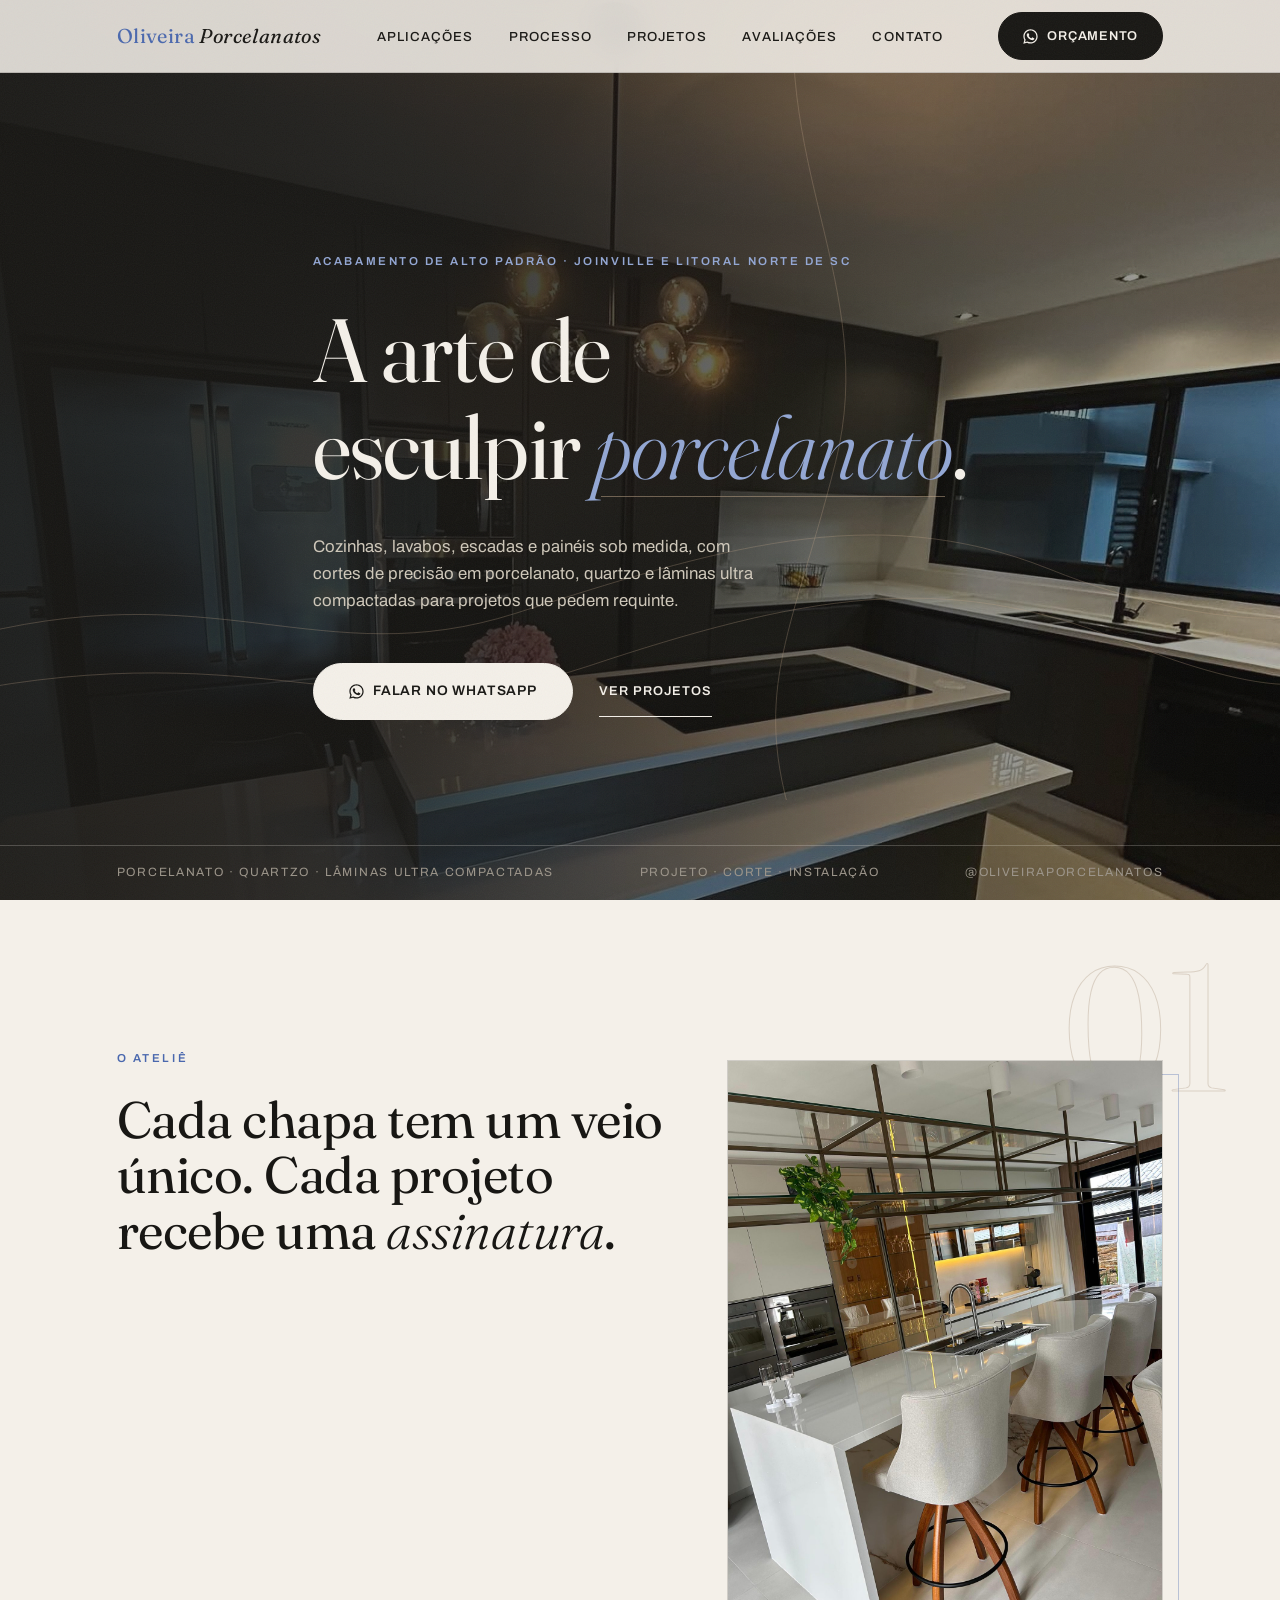
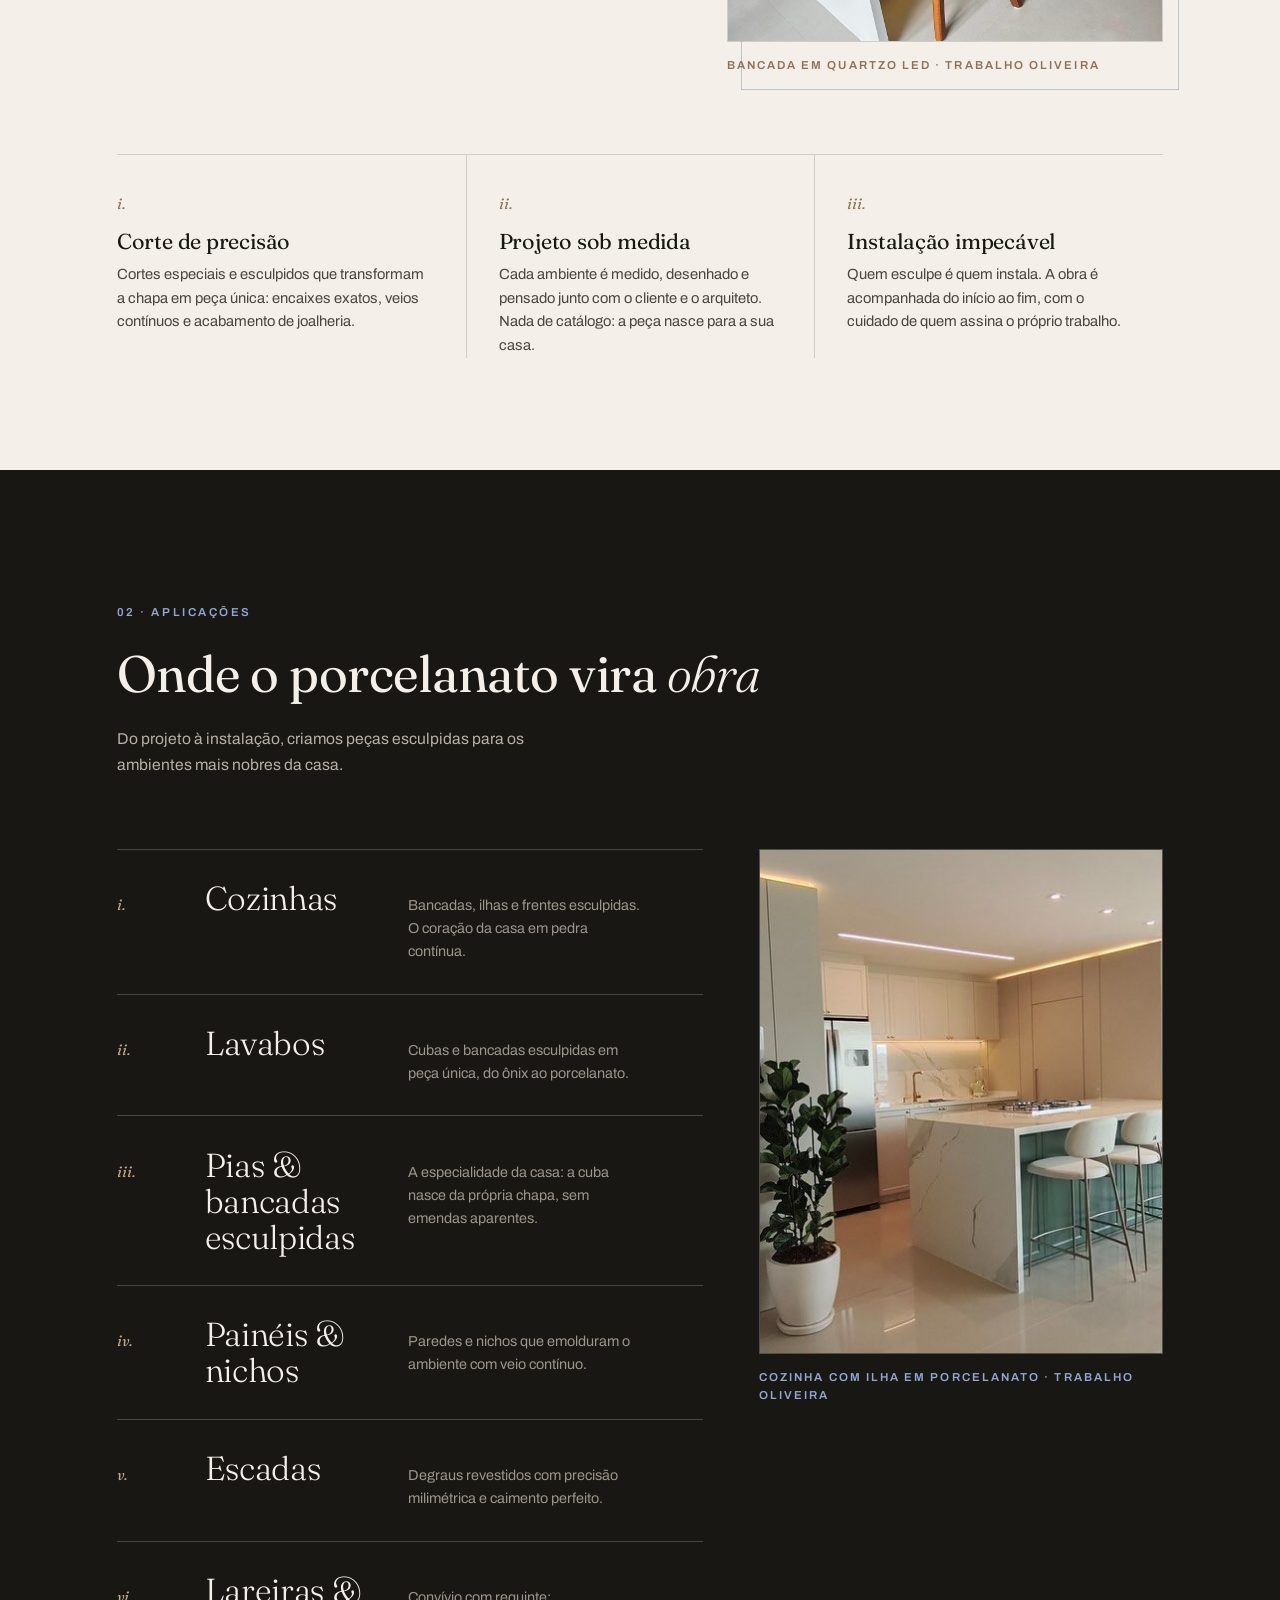
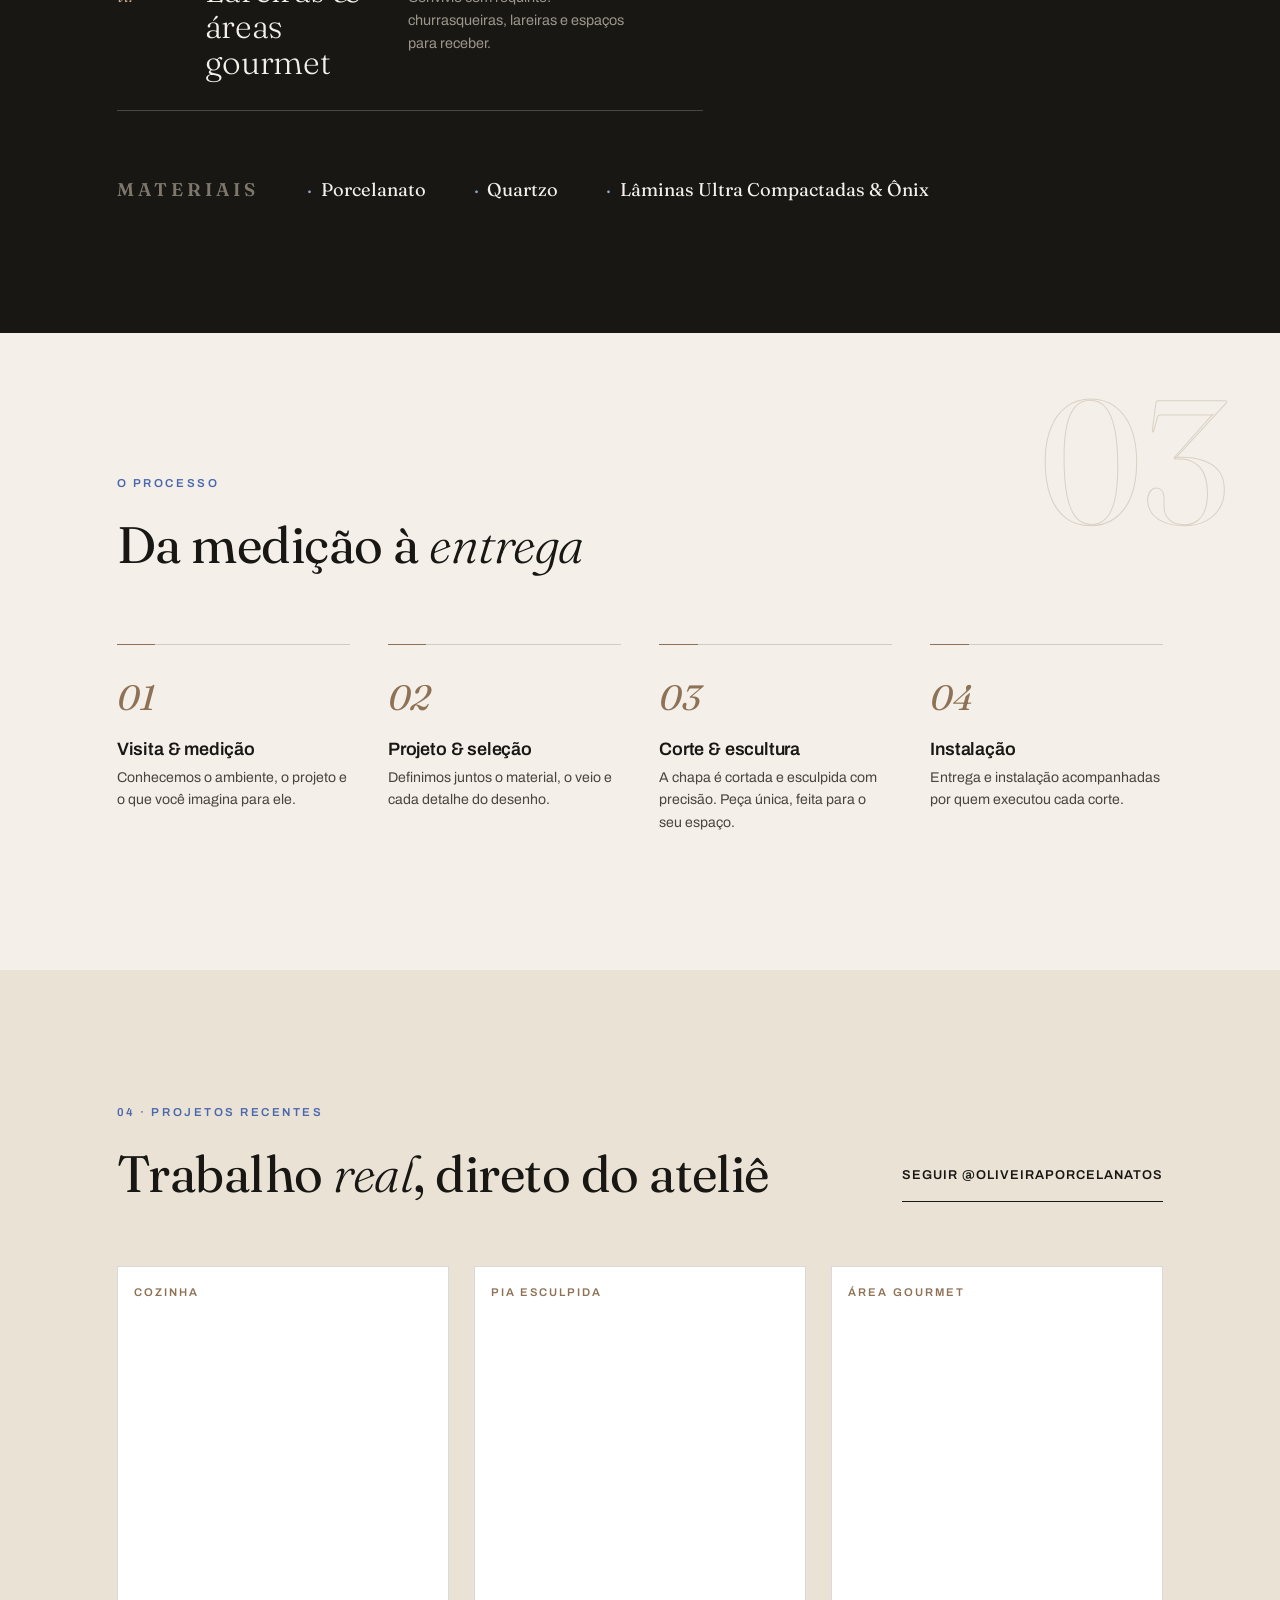
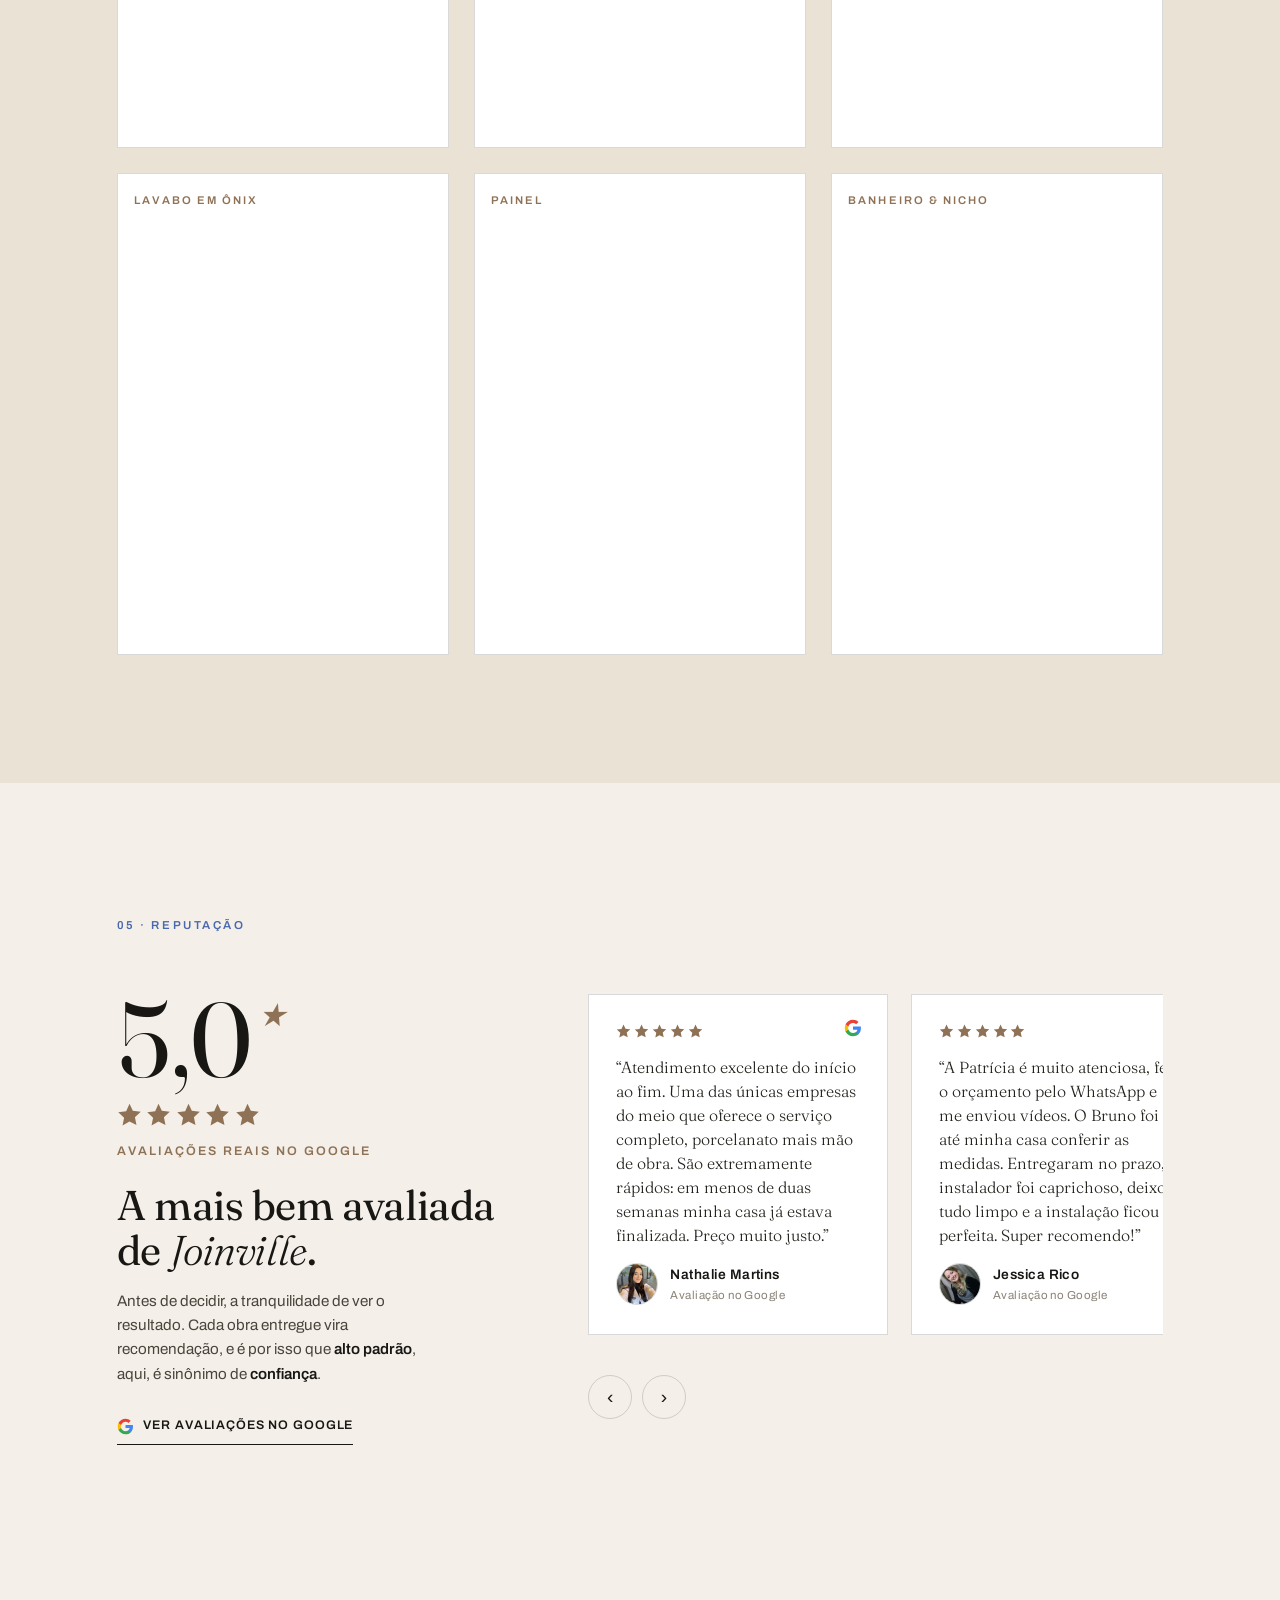
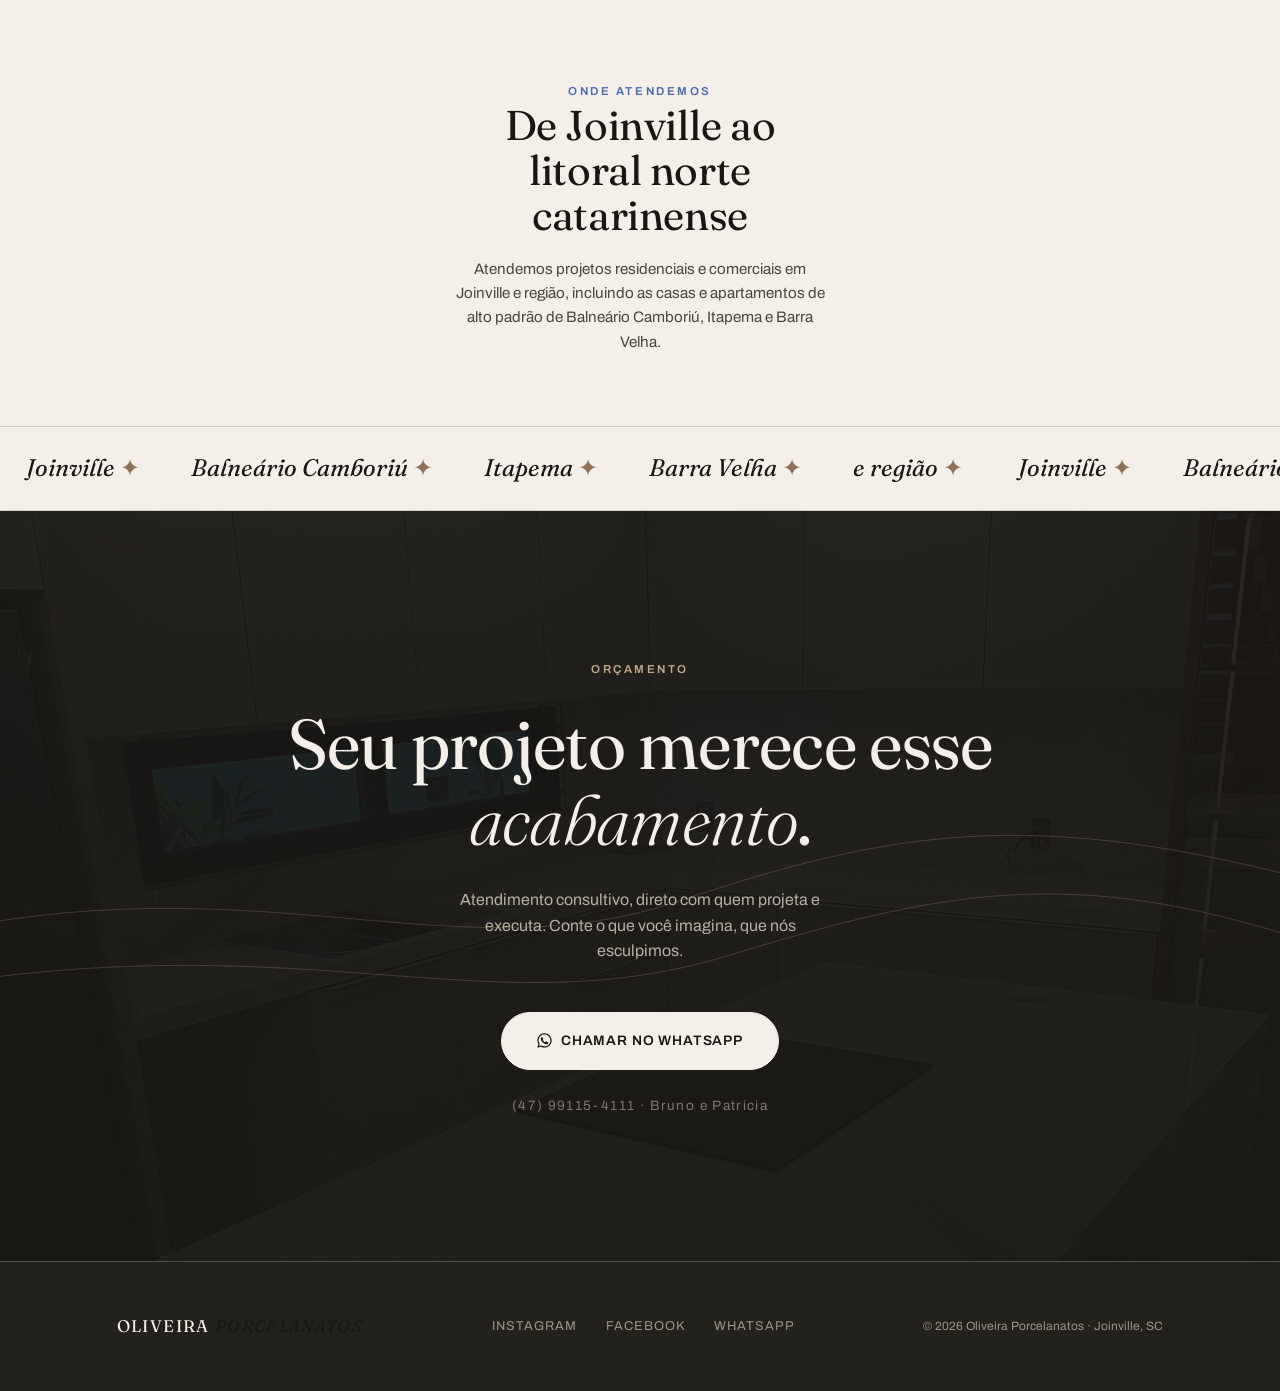
==== index.html @ a9819705 "Adiciona seção de reputação (avaliações reais do Google 5,0) com carrossel e fotos dos clientes" ====
<!DOCTYPE html>
<html lang="pt-BR">
<head>
<meta charset="UTF-8">
<meta name="viewport" content="width=device-width, initial-scale=1.0">
<title>Oliveira Porcelanatos | Porcelanato Esculpido de Alto Padrão em Joinville e Litoral Norte de SC</title>
<meta name="description" content="Cortes especiais e porcelanato esculpido para cozinhas, lavabos, escadas, painéis e lareiras. Projetos sob medida em Joinville, Balneário Camboriú, Itapema, Barra Velha e região. Orçamento direto pelo WhatsApp.">
<link rel="icon" type="image/jpeg" href="assets/logo-ig.jpg">
<link rel="canonical" href="https://oliveiraporcelanatos.com.br/">

<!-- Open Graph -->
<meta property="og:title" content="Oliveira Porcelanatos | A arte de esculpir porcelanato">
<meta property="og:description" content="Acabamento de alto padrão em porcelanato, quartzo e lâminas ultra compactadas. Cozinhas, lavabos, escadas e painéis sob medida em Joinville e litoral norte de SC.">
<meta property="og:type" content="website">
<meta property="og:url" content="https://oliveiraporcelanatos.com.br/">
<meta property="og:image" content="https://oliveiraporcelanatos.com.br/assets/hero.jpg">
<meta property="og:locale" content="pt_BR">

<!-- JSON-LD: negócio local -->
<script type="application/ld+json">
{
  "@context": "https://schema.org",
  "@type": "LocalBusiness",
  "name": "Oliveira Porcelanatos",
  "description": "Porcelanato esculpido e cortes especiais em porcelanato, quartzo e lâminas ultra compactadas. Cozinhas, lavabos, painéis, nichos, escadas e lareiras de alto padrão.",
  "url": "https://oliveiraporcelanatos.com.br/",
  "telephone": "+5547991154111",
  "image": "https://oliveiraporcelanatos.com.br/assets/logo-ig.jpg",
  "address": { "@type": "PostalAddress", "addressLocality": "Joinville", "addressRegion": "SC", "addressCountry": "BR" },
  "areaServed": ["Joinville", "Balneário Camboriú", "Itapema", "Barra Velha"],
  "aggregateRating": {
    "@type": "AggregateRating",
    "ratingValue": "5.0",
    "reviewCount": "94",
    "bestRating": "5",
    "worstRating": "1"
  },
  "sameAs": [
    "https://www.instagram.com/oliveiraporcelanatos/",
    "https://www.facebook.com/profile.php?id=100063619958677"
  ]
}
</script>

<!--
  META PIXEL: inserir quando a conta de anúncios estiver criada.
  Substituir SEU_PIXEL_ID e descomentar:
<script>
!function(f,b,e,v,n,t,s){if(f.fbq)return;n=f.fbq=function(){n.callMethod?
n.callMethod.apply(n,arguments):n.queue.push(arguments)};if(!f._fbq)f._fbq=n;
n.push=n;n.loaded=!0;n.version='2.0';n.queue=[];t=b.createElement(e);t.async=!0;
t.src=v;s=b.getElementsByTagName(e)[0];s.parentNode.insertBefore(t,s)}(window,
document,'script','https://connect.facebook.net/en_US/fbevents.js');
fbq('init', 'SEU_PIXEL_ID');
fbq('track', 'PageView');
</script>
-->

<link rel="preconnect" href="https://fonts.googleapis.com">
<link rel="preconnect" href="https://fonts.gstatic.com" crossorigin>
<link href="https://fonts.googleapis.com/css2?family=Fraunces:ital,opsz,wght@0,9..144,300;0,9..144,400;0,9..144,500;1,9..144,300;1,9..144,400&family=Archivo:wght@400;500;600&display=swap" rel="stylesheet">

<style>
:root{
  --porcelana:#F4F0E9;
  --areia:#EAE3D5;
  --grafite:#181714;
  --grafite-2:#23211C;
  --bronze:#8F7256;
  --bronze-claro:#C2A789;
  --azul:#4A68AE;        /* azul do logo Oliveira */
  --azul-escuro:#3A5390;
  --azul-claro:#93A7D4;
  --linha:rgba(24,23,20,.16);
  --linha-clara:rgba(244,240,233,.22);
  --serif:'Fraunces',Georgia,serif;
  --sans:'Archivo',Helvetica,Arial,sans-serif;
}
*{margin:0;padding:0;box-sizing:border-box}
html{scroll-behavior:smooth}
body{
  background:var(--porcelana);
  color:var(--grafite);
  font-family:var(--sans);
  font-size:16px;
  line-height:1.6;
  -webkit-font-smoothing:antialiased;
  overflow-x:hidden;
}
/* grão sutil sobre tudo */
body::after{
  content:"";position:fixed;inset:0;pointer-events:none;z-index:999;opacity:.05;
  background-image:url("data:image/svg+xml,%3Csvg xmlns='http://www.w3.org/2000/svg' width='180' height='180'%3E%3Cfilter id='n'%3E%3CfeTurbulence type='fractalNoise' baseFrequency='0.9' numOctaves='2'/%3E%3C/filter%3E%3Crect width='180' height='180' filter='url(%23n)' opacity='1'/%3E%3C/svg%3E");
}
::selection{background:var(--bronze);color:var(--porcelana)}

.wrap{max-width:1200px;margin:0 auto;padding:0 6vw}
.label{
  font-family:var(--sans);font-size:.72rem;font-weight:600;
  letter-spacing:.22em;text-transform:uppercase;color:var(--azul);
}
h1,h2,h3{font-family:var(--serif);font-weight:400;line-height:1.08;letter-spacing:-.01em}
em{font-style:italic;font-weight:300}

/* ---------- topo ---------- */
header{
  position:fixed;top:0;left:0;right:0;z-index:100;
  background:color-mix(in srgb, var(--porcelana) 88%, transparent);
  backdrop-filter:blur(10px);
  border-bottom:1px solid var(--linha);
}
.nav{display:flex;align-items:center;justify-content:space-between;height:72px}
.marca{font-family:var(--serif);font-size:1.25rem;letter-spacing:.02em;text-decoration:none;color:var(--azul)}
.marca span{color:var(--grafite);font-style:italic}
.nav-links{display:flex;gap:2.2rem;list-style:none}
.nav-links a{
  text-decoration:none;color:var(--grafite);font-size:.82rem;font-weight:500;
  letter-spacing:.08em;text-transform:uppercase;position:relative;
}
.nav-links a::after{
  content:"";position:absolute;left:0;bottom:-6px;width:0;height:1px;background:var(--azul);transition:width .35s;
}
.nav-links a:hover::after{width:100%}
.btn-zap{
  display:inline-flex;align-items:center;gap:.55rem;
  background:var(--grafite);color:var(--porcelana);text-decoration:none;
  font-size:.8rem;font-weight:600;letter-spacing:.06em;text-transform:uppercase;
  padding:.78rem 1.5rem;border-radius:99px;border:1px solid var(--grafite);
  transition:background .3s,color .3s;
}
.btn-zap:hover{background:transparent;color:var(--grafite)}
.btn-zap svg{width:15px;height:15px;fill:currentColor}

/* ---------- hero ---------- */
.hero{
  min-height:100svh;display:flex;flex-direction:column;justify-content:center;
  position:relative;padding-top:72px;overflow:hidden;
  background:
    linear-gradient(100deg, rgba(24,23,20,.95) 0%, rgba(24,23,20,.84) 38%,
      rgba(24,23,20,.55) 66%, rgba(24,23,20,.3) 100%),
    url("assets/hero.jpg") center 26%/cover no-repeat;
}
@media(max-width:920px){
  .hero{
    background:
      linear-gradient(rgba(24,23,20,.88), rgba(24,23,20,.93)),
      url("assets/hero.jpg") center 30%/cover no-repeat;
    min-height:auto;
    justify-content:flex-start;
    padding-top:118px;
  }
  .hero .hero-rodape{position:static;margin-top:3.4rem;border-top:1px solid var(--linha)}
  .hero .hero-rodape .wrap{flex-direction:column;gap:.55rem;align-items:center;text-align:center}
}
.veios{position:absolute;inset:0;pointer-events:none}
.veios path{fill:none;stroke:var(--bronze);stroke-width:1;opacity:.28}
.hero-inner{position:relative;z-index:2}
.hero .label{display:block;margin-bottom:2rem}
.hero h1{
  font-size:clamp(2.7rem,7vw,6.4rem);
  max-width:13ch;
}
.hero h1 .esc{
  font-style:italic;font-weight:300;color:var(--azul);
  position:relative;
}
.hero h1 .esc::after{
  content:"";position:absolute;left:2%;bottom:.06em;width:96%;height:1px;background:var(--bronze);opacity:.5;
}
.hero-sub{
  margin-top:2.4rem;max-width:46ch;font-size:1.05rem;color:#3E3A32;
}
.hero-ctas{display:flex;align-items:center;gap:1.6rem;margin-top:3rem;flex-wrap:wrap}
.btn-fantasma{
  text-decoration:none;color:var(--grafite);font-size:.8rem;font-weight:600;
  letter-spacing:.08em;text-transform:uppercase;
  padding:.95rem 0;border-bottom:1px solid var(--grafite);transition:color .3s,border-color .3s;
}
.btn-fantasma:hover{color:var(--bronze);border-color:var(--bronze)}
.btn-zap.grande{padding:1.05rem 2.2rem;font-size:.86rem}
.hero-rodape{
  position:absolute;bottom:0;left:0;right:0;border-top:1px solid var(--linha);
}
.hero-rodape .wrap{
  display:flex;justify-content:space-between;align-items:center;
  padding-top:1.1rem;padding-bottom:1.1rem;gap:1rem;flex-wrap:wrap;
}
.hero-rodape span{font-size:.75rem;letter-spacing:.14em;text-transform:uppercase;color:#6B6457}

/* ---------- hero escuro: texto claro sobre a foto ---------- */
.hero h1{color:var(--porcelana)}
.hero h1 .esc{color:var(--azul-claro)}
.hero h1 .esc::after{background:var(--bronze-claro)}
.hero .label{color:var(--azul-claro)}
.hero .hero-sub{color:#CFC8BA}
.hero .btn-zap{background:var(--porcelana);color:var(--grafite);border-color:var(--porcelana)}
.hero .btn-zap:hover{background:transparent;color:var(--porcelana)}
.hero .btn-fantasma{color:var(--porcelana);border-color:var(--porcelana)}
.hero .btn-fantasma:hover{color:var(--bronze-claro);border-color:var(--bronze-claro)}
.hero .hero-rodape{border-top:1px solid var(--linha-clara)}
.hero .hero-rodape span{color:#9C958A}
.hero .veios path{stroke:var(--bronze-claro);opacity:.32}

/* ---------- faixa manifesto ---------- */
.manifesto{padding:9rem 0 7rem;position:relative}
.manifesto-grid{display:grid;grid-template-columns:1.25fr 1fr;gap:4rem;align-items:start}
.foto-quadro{position:relative;margin-top:1rem}
.foto-quadro img{width:100%;display:block;border:1px solid var(--linha)}
.foto-quadro::after{
  content:"";position:absolute;top:14px;left:14px;width:100%;height:100%;
  border:1px solid var(--azul);opacity:.35;z-index:-1;
}
.foto-quadro figcaption{
  margin-top:.9rem;font-size:.72rem;font-weight:600;letter-spacing:.18em;
  text-transform:uppercase;color:var(--bronze);
}
@media(max-width:920px){.manifesto-grid{grid-template-columns:1fr}}
.num-fantasma{
  position:absolute;top:2.5rem;right:4vw;font-family:var(--serif);
  font-size:clamp(6rem,14vw,11rem);line-height:1;color:transparent;
  -webkit-text-stroke:1px rgba(143,114,86,.25);user-select:none;
}
.manifesto h2{font-size:clamp(1.9rem,4vw,3.2rem);max-width:24ch;margin:1.4rem 0 0}
.pilares{
  display:grid;grid-template-columns:repeat(3,1fr);gap:0;margin-top:5rem;
  border-top:1px solid var(--linha);
}
.pilar{padding:2.2rem 2rem 0 0}
.pilar+.pilar{border-left:1px solid var(--linha);padding-left:2rem}
.pilar h3{font-size:1.35rem;margin:.9rem 0 .6rem}
.pilar p{font-size:.92rem;color:#4A453C}
.pilar .idx{font-family:var(--serif);font-style:italic;color:var(--bronze);font-size:.95rem}

/* ---------- aplicações ---------- */
.aplicacoes{background:var(--grafite);color:var(--porcelana);padding:8rem 0;position:relative}
.aplicacoes .label{color:var(--azul-claro)}
.aplicacoes h2{font-size:clamp(1.9rem,4vw,3.2rem);margin:1.4rem 0 0;max-width:20ch}
.aplicacoes .intro{margin-top:1.6rem;max-width:52ch;color:#B7B0A4;font-size:.98rem}
.aplic-wrap{display:grid;grid-template-columns:1.45fr 1fr;gap:3.5rem;align-items:start;margin-top:4.5rem}
.lista-aplic{border-top:1px solid var(--linha-clara);list-style:none}
.aplic-preview{position:sticky;top:104px;margin:0}
.aplic-moldura{position:relative;aspect-ratio:4/5;overflow:hidden;border:1px solid var(--linha-clara);background:var(--grafite-2)}
.aplic-moldura img{width:100%;height:100%;object-fit:cover;display:block;opacity:1;transition:opacity .28s ease}
.aplic-preview figcaption{
  margin-top:.85rem;font-size:.72rem;font-weight:600;letter-spacing:.18em;
  text-transform:uppercase;color:var(--azul-claro);
}
.aplic-foto-m{display:none}
@media(max-width:920px){
  .aplic-wrap{grid-template-columns:1fr;gap:0}
  .aplic-preview{display:none}
  .lista-aplic li.aberta .aplic-foto-m{display:block;padding:0 0 1.8rem}
  .aplic-foto-m img{width:100%;display:block;border:1px solid var(--linha-clara)}
}
.lista-aplic li{border-bottom:1px solid var(--linha-clara)}
.aplic-linha{
  display:grid;grid-template-columns:3.5rem 1fr 1.4fr auto;align-items:baseline;gap:2rem;
  padding:1.9rem 0;transition:padding-left .35s;
}
.aplic-linha:hover{padding-left:1.2rem}
.aplic-linha .n{font-family:var(--serif);font-style:italic;color:var(--bronze-claro);font-size:.95rem}
.aplic-linha h3{font-size:clamp(1.4rem,2.6vw,2.1rem);font-weight:300}
.aplic-linha p{font-size:.9rem;color:#9C958A;max-width:42ch}
.aplic-linha .seta{color:var(--bronze-claro);font-family:var(--serif);font-size:1.4rem;opacity:0;transition:opacity .35s}
.aplic-linha:hover .seta{opacity:1}
.materiais{
  margin-top:4rem;display:flex;gap:3rem;flex-wrap:wrap;align-items:baseline;
}
.materiais .label{color:#7E776B}
.materiais span{font-family:var(--serif);font-size:1.15rem;color:var(--porcelana)}
.materiais span i{color:var(--azul-claro);font-style:normal;margin-right:.6rem}

/* ---------- processo ---------- */
.processo{padding:8.5rem 0;position:relative}
.processo h2{font-size:clamp(1.9rem,4vw,3.2rem);margin:1.4rem 0 0}
.passos{display:grid;grid-template-columns:repeat(4,1fr);gap:2.4rem;margin-top:4.5rem}
.passo{position:relative;padding-top:1.6rem;border-top:1px solid var(--linha)}
.passo::before{
  content:"";position:absolute;top:-1px;left:0;width:2.4rem;height:1px;background:var(--bronze);
}
.passo .n{font-family:var(--serif);font-style:italic;font-size:2.2rem;color:var(--bronze)}
.passo h3{font-size:1.12rem;margin:.8rem 0 .5rem;font-family:var(--sans);font-weight:600}
.passo p{font-size:.88rem;color:#4A453C}
@media(max-width:1200px){.passos{grid-template-columns:1fr 1fr}}
@media(max-width:1100px){
  .num-fantasma{font-size:clamp(4.5rem,9vw,7rem);top:1.5rem}
}

/* ---------- projetos (instagram) ---------- */
.projetos{background:var(--areia);padding:8rem 0}
.projetos-cab{display:flex;justify-content:space-between;align-items:flex-end;gap:2rem;flex-wrap:wrap}
.projetos h2{font-size:clamp(1.9rem,4vw,3.2rem);margin:1.4rem 0 0}
.grade-ig{
  margin-top:4rem;display:grid;grid-template-columns:repeat(3,1fr);gap:1.6rem;align-items:start;
}
.cartao-ig{background:#fff;border:1px solid var(--linha);padding:.4rem}
.cartao-ig figcaption{
  font-size:.7rem;font-weight:600;letter-spacing:.18em;text-transform:uppercase;
  color:var(--bronze);padding:.7rem .6rem .5rem;
}
.cartao-ig blockquote.instagram-media{min-height:430px;margin:0 auto !important;max-width:100% !important;min-width:0 !important;border:none !important;box-shadow:none !important}
@media(max-width:1100px){.grade-ig{grid-template-columns:repeat(2,1fr)}}

/* ---------- região / marquee ---------- */
.regiao{padding:6.5rem 0 0}
.regiao-txt{text-align:center;max-width:60ch;margin:0 auto;padding:0 6vw}
.regiao-txt h2{font-size:clamp(1.7rem,3.4vw,2.6rem)}
.regiao-txt p{margin-top:1.2rem;color:#4A453C;font-size:.95rem}
.marquee{
  margin-top:4.5rem;border-top:1px solid var(--linha);border-bottom:1px solid var(--linha);
  overflow:hidden;white-space:nowrap;padding:1.4rem 0;
}
.marquee-faixa{display:inline-block;animation:rolar 28s linear infinite}
.marquee span{
  font-family:var(--serif);font-size:1.5rem;font-style:italic;color:var(--grafite);
  margin:0 1.6rem;
}
.marquee i{color:var(--bronze);font-style:normal}
@keyframes rolar{from{transform:translateX(0)}to{transform:translateX(-50%)}}

/* ---------- cta final ---------- */
.cta-final{
  color:var(--porcelana);padding:9rem 0;text-align:center;position:relative;overflow:hidden;
  background:
    linear-gradient(rgba(24,23,20,.93), rgba(24,23,20,.96)),
    url("assets/ambiente-claro.jpg") center 30%/cover no-repeat;
}
.cta-final .veios path{stroke:var(--bronze-claro)}
.cta-final h2{font-size:clamp(2.2rem,5.5vw,4.4rem);max-width:18ch;margin:1.6rem auto 0;position:relative;z-index:2}
.cta-final p{margin:1.8rem auto 0;max-width:44ch;color:#B7B0A4;position:relative;z-index:2}
.cta-final .btn-zap{
  background:var(--porcelana);color:var(--grafite);border-color:var(--porcelana);
  margin-top:3rem;position:relative;z-index:2;
}
.cta-final .btn-zap:hover{background:transparent;color:var(--porcelana)}
.cta-final .fone{display:block;margin-top:1.6rem;color:#7E776B;font-size:.85rem;letter-spacing:.1em;position:relative;z-index:2}

/* ---------- rodapé ---------- */
footer{background:var(--grafite-2);color:#9C958A;padding:3.2rem 0;border-top:1px solid var(--linha-clara)}
.rodape{display:flex;justify-content:space-between;align-items:center;gap:1.5rem;flex-wrap:wrap}
.rodape .marca{color:var(--porcelana);font-size:1.05rem}
.rodape nav{display:flex;gap:1.8rem}
.rodape a{color:#9C958A;text-decoration:none;font-size:.8rem;letter-spacing:.08em;text-transform:uppercase;transition:color .3s}
.rodape a:hover{color:var(--bronze-claro)}
.rodape small{font-size:.75rem}

/* ---------- reputação / avaliações google ---------- */
.repu{padding:8rem 0;position:relative}
.repu-grid{display:grid;grid-template-columns:.82fr 1.18fr;gap:4.5rem;align-items:start;margin-top:3.6rem}
@media(max-width:920px){.repu-grid{grid-template-columns:1fr;gap:3rem}}
.repu-score{position:sticky;top:104px}
.repu-nota{font-family:var(--serif);font-size:clamp(4.6rem,9vw,6.6rem);line-height:.86;color:var(--grafite);display:flex;align-items:flex-start}
.repu-nota sup{font-size:.3em;color:var(--bronze);font-style:italic;font-weight:300;margin-left:.15em;margin-top:.2em}
.repu-stars{display:flex;gap:.28rem;margin:1.1rem 0 .9rem;color:var(--bronze)}
.repu-stars svg{width:25px;height:25px;fill:currentColor}
.repu-count{font-family:var(--sans);font-size:.78rem;font-weight:600;letter-spacing:.16em;text-transform:uppercase;color:var(--bronze);margin-bottom:1.3rem}
.repu-score h2{font-size:clamp(1.7rem,3.3vw,2.6rem);margin:.3rem 0 1rem;max-width:15ch}
.repu-score p{color:#4A453C;font-size:.95rem;max-width:34ch}
.repu-score p strong{color:var(--grafite);font-weight:600}
.repu-google{display:inline-flex;align-items:center;gap:.6rem;margin-top:1.9rem;text-decoration:none;color:var(--grafite);font-size:.78rem;font-weight:600;letter-spacing:.07em;text-transform:uppercase;border-bottom:1px solid var(--grafite);padding-bottom:.5rem;transition:color .3s,border-color .3s}
.repu-google:hover{color:var(--bronze);border-color:var(--bronze)}
.repu-google svg{width:17px;height:17px}
.repu-carrossel{position:relative;min-width:0}
.repu-cards{display:flex;gap:1.4rem;overflow-x:auto;scroll-snap-type:x mandatory;scroll-behavior:smooth;padding-bottom:1rem;scrollbar-width:thin;scrollbar-color:var(--bronze-claro) transparent}
.repu-cards::-webkit-scrollbar{height:5px}
.repu-cards::-webkit-scrollbar-thumb{background:var(--bronze-claro);border-radius:99px}
.repu-cards::-webkit-scrollbar-track{background:transparent}
.repu-card{flex:0 0 300px;scroll-snap-align:start;background:#fff;border:1px solid var(--linha);padding:1.8rem 1.7rem;display:flex;flex-direction:column;gap:1rem;position:relative}
@media(max-width:920px){.repu-card{flex-basis:82%}}
.repu-card>.g{position:absolute;top:1.5rem;right:1.6rem;width:18px;height:18px}
.repu-card .cstars{display:flex;gap:.18rem;color:var(--bronze)}
.repu-card .cstars svg{width:15px;height:15px;fill:currentColor}
.repu-card blockquote{font-family:var(--serif);font-size:1rem;line-height:1.5;color:var(--grafite-2);font-weight:300}
.repu-card .quem{display:flex;align-items:center;gap:.75rem;margin-top:auto}
.repu-card .foto{width:42px;height:42px;border-radius:50%;object-fit:cover;flex-shrink:0;border:1px solid var(--linha)}
.repu-card .quem b{font-family:var(--sans);font-weight:600;font-size:.86rem;display:block;color:var(--grafite)}
.repu-card .quem span{font-size:.72rem;color:#8A8377;letter-spacing:.04em}
.repu-setas{display:flex;gap:.6rem;margin-top:1.5rem}
.repu-setas button{width:44px;height:44px;border-radius:50%;border:1px solid var(--linha);background:transparent;color:var(--grafite);font-size:1.2rem;line-height:1;cursor:pointer;display:flex;align-items:center;justify-content:center;transition:background .3s,color .3s,border-color .3s}
.repu-setas button:hover{background:var(--grafite);color:var(--porcelana);border-color:var(--grafite)}

/* ---------- reveals ---------- */
.reveal{opacity:0;transform:translateY(26px);transition:opacity .8s cubic-bezier(.2,.6,.2,1),transform .8s cubic-bezier(.2,.6,.2,1)}
.reveal.in{opacity:1;transform:none}
.hero .reveal{transition-delay:var(--d,0s)}

/* ---------- responsivo ---------- */
@media(max-width:920px){
  .nav-links{display:none}
  .num-fantasma{display:none}
  .pilares{grid-template-columns:1fr}
  .pilar+.pilar{border-left:none;border-top:1px solid var(--linha);padding-left:0;padding-top:2rem;margin-top:2rem}
  .aplic-linha{grid-template-columns:2.4rem 1fr auto;gap:1rem}
  .aplic-linha p{display:none}
  .passos{grid-template-columns:1fr 1fr;gap:2rem}
  .grade-ig{grid-template-columns:1fr;max-width:480px;margin-left:auto;margin-right:auto}
}
@media(max-width:560px){
  .passos{grid-template-columns:1fr}
  .hero h1{font-size:clamp(2.6rem,13vw,4rem)}
  .hero-rodape .wrap{justify-content:center;text-align:center}
}
</style>
</head>
<body>

<header>
  <div class="wrap nav">
    <a class="marca" href="#">Oliveira <span>Porcelanatos</span></a>
    <ul class="nav-links">
      <li><a href="#aplicacoes">Aplicações</a></li>
      <li><a href="#processo">Processo</a></li>
      <li><a href="#projetos">Projetos</a></li>
      <li><a href="#avaliacoes">Avaliações</a></li>
      <li><a href="#contato">Contato</a></li>
    </ul>
    <a class="btn-zap" href="https://wa.me/5547991154111?text=Ol%C3%A1!%20Vim%20pelo%20site%20da%20Oliveira%20Porcelanatos%20e%20gostaria%20de%20um%20or%C3%A7amento." target="_blank" rel="noopener">
      <svg viewBox="0 0 24 24"><path d="M12 .5C5.7.5.6 5.6.6 11.9c0 2 .5 4 1.5 5.7L.5 23.5l6-1.6c1.7.9 3.5 1.4 5.5 1.4 6.3 0 11.4-5.1 11.4-11.4S18.3.5 12 .5zm0 20.8c-1.7 0-3.4-.5-4.8-1.3l-.3-.2-3.6 1 1-3.5-.2-.4c-1-1.5-1.5-3.2-1.5-5 0-5.2 4.2-9.4 9.4-9.4s9.4 4.2 9.4 9.4-4.2 9.4-9.4 9.4zm5.2-7c-.3-.1-1.7-.8-1.9-.9-.3-.1-.5-.1-.7.1-.2.3-.8.9-.9 1.1-.2.2-.3.2-.6.1-.3-.1-1.2-.4-2.3-1.4-.8-.8-1.4-1.7-1.6-2-.2-.3 0-.4.1-.6l.4-.5c.1-.2.2-.3.3-.5.1-.2 0-.4 0-.5l-.9-2.1c-.2-.5-.5-.5-.7-.5h-.6c-.2 0-.5.1-.8.4-.3.3-1 1-1 2.5s1 2.9 1.2 3.1c.1.2 2.1 3.2 5.1 4.5.7.3 1.3.5 1.7.6.7.2 1.4.2 1.9.1.6-.1 1.7-.7 2-1.4.2-.7.2-1.2.2-1.4-.1-.1-.3-.2-.6-.3z"/></svg>
      Orçamento
    </a>
  </div>
</header>

<section class="hero">
  <svg class="veios" viewBox="0 0 1440 900" preserveAspectRatio="xMidYMid slice" aria-hidden="true">
    <path d="M-50,720 C240,640 360,760 580,690 S980,560 1180,640 1490,690 1490,690"/>
    <path d="M-50,780 C300,710 420,830 660,750 S1060,640 1260,720 1490,760 1490,760" opacity=".5"/>
    <path d="M900,-50 C860,180 990,320 940,520 S840,780 900,950" opacity=".35"/>
  </svg>
  <div class="wrap hero-inner">
    <span class="label reveal" style="--d:.05s">Acabamento de alto padrão · Joinville e litoral norte de SC</span>
    <h1>
      <span class="reveal" style="--d:.15s;display:block">A arte de</span>
      <span class="reveal" style="--d:.3s;display:block">esculpir <span class="esc">porcelanato</span>.</span>
    </h1>
    <p class="hero-sub reveal" style="--d:.45s">
      Cozinhas, lavabos, escadas e painéis sob medida, com cortes de precisão em
      porcelanato, quartzo e lâminas ultra compactadas para projetos que pedem requinte.
    </p>
    <div class="hero-ctas reveal" style="--d:.6s">
      <a class="btn-zap grande" href="https://wa.me/5547991154111?text=Ol%C3%A1!%20Vim%20pelo%20site%20da%20Oliveira%20Porcelanatos%20e%20gostaria%20de%20um%20or%C3%A7amento." target="_blank" rel="noopener">
        <svg viewBox="0 0 24 24"><path d="M12 .5C5.7.5.6 5.6.6 11.9c0 2 .5 4 1.5 5.7L.5 23.5l6-1.6c1.7.9 3.5 1.4 5.5 1.4 6.3 0 11.4-5.1 11.4-11.4S18.3.5 12 .5zm0 20.8c-1.7 0-3.4-.5-4.8-1.3l-.3-.2-3.6 1 1-3.5-.2-.4c-1-1.5-1.5-3.2-1.5-5 0-5.2 4.2-9.4 9.4-9.4s9.4 4.2 9.4 9.4-4.2 9.4-9.4 9.4zm5.2-7c-.3-.1-1.7-.8-1.9-.9-.3-.1-.5-.1-.7.1-.2.3-.8.9-.9 1.1-.2.2-.3.2-.6.1-.3-.1-1.2-.4-2.3-1.4-.8-.8-1.4-1.7-1.6-2-.2-.3 0-.4.1-.6l.4-.5c.1-.2.2-.3.3-.5.1-.2 0-.4 0-.5l-.9-2.1c-.2-.5-.5-.5-.7-.5h-.6c-.2 0-.5.1-.8.4-.3.3-1 1-1 2.5s1 2.9 1.2 3.1c.1.2 2.1 3.2 5.1 4.5.7.3 1.3.5 1.7.6.7.2 1.4.2 1.9.1.6-.1 1.7-.7 2-1.4.2-.7.2-1.2.2-1.4-.1-.1-.3-.2-.6-.3z"/></svg>
        Falar no WhatsApp
      </a>
      <a class="btn-fantasma" href="#projetos">Ver projetos</a>
    </div>
  </div>
  <div class="hero-rodape">
    <div class="wrap">
      <span>Porcelanato · Quartzo · Lâminas Ultra Compactadas</span>
      <span>Projeto · Corte · Instalação</span>
      <span>@oliveiraporcelanatos</span>
    </div>
  </div>
</section>

<section class="manifesto">
  <span class="num-fantasma" aria-hidden="true">01</span>
  <div class="wrap">
    <div class="manifesto-grid">
      <div>
        <span class="label reveal">O ateliê</span>
        <h2 class="reveal">Cada chapa tem um veio único. Cada projeto recebe uma <em>assinatura</em>.</h2>
      </div>
      <figure class="foto-quadro reveal">
        <img src="assets/atelie-quartzo.jpg" alt="Cozinha gourmet com bancada em Quartzo Led executada pela Oliveira Porcelanatos" loading="lazy">
        <figcaption>Bancada em Quartzo Led · trabalho Oliveira</figcaption>
      </figure>
    </div>
    <div class="pilares">
      <div class="pilar reveal">
        <span class="idx">i.</span>
        <h3>Corte de precisão</h3>
        <p>Cortes especiais e esculpidos que transformam a chapa em peça única: encaixes exatos, veios contínuos e acabamento de joalheria.</p>
      </div>
      <div class="pilar reveal">
        <span class="idx">ii.</span>
        <h3>Projeto sob medida</h3>
        <p>Cada ambiente é medido, desenhado e pensado junto com o cliente e o arquiteto. Nada de catálogo: a peça nasce para a sua casa.</p>
      </div>
      <div class="pilar reveal">
        <span class="idx">iii.</span>
        <h3>Instalação impecável</h3>
        <p>Quem esculpe é quem instala. A obra é acompanhada do início ao fim, com o cuidado de quem assina o próprio trabalho.</p>
      </div>
    </div>
  </div>
</section>

<section class="aplicacoes" id="aplicacoes">
  <div class="wrap">
    <span class="label reveal">02 · Aplicações</span>
    <h2 class="reveal">Onde o porcelanato vira <em>obra</em></h2>
    <p class="intro reveal">Do projeto à instalação, criamos peças esculpidas para os ambientes mais nobres da casa.</p>
    <div class="aplic-wrap">
      <ul class="lista-aplic">
        <li class="reveal" data-foto="assets/aplic-cozinhas.jpg" data-cap="Cozinha com ilha em porcelanato"><div class="aplic-linha"><span class="n">i.</span><h3>Cozinhas</h3><p>Bancadas, ilhas e frentes esculpidas. O coração da casa em pedra contínua.</p><span class="seta">→</span></div><div class="aplic-foto-m"><img loading="lazy" src="assets/aplic-cozinhas.jpg" alt="Cozinha com ilha em porcelanato executada pela Oliveira"></div></li>
        <li class="reveal" data-foto="assets/aplic-lavabos.jpg" data-cap="Lavabo em ônix translúcido iluminado"><div class="aplic-linha"><span class="n">ii.</span><h3>Lavabos</h3><p>Cubas e bancadas esculpidas em peça única, do ônix ao porcelanato.</p><span class="seta">→</span></div><div class="aplic-foto-m"><img loading="lazy" src="assets/aplic-lavabos.jpg" alt="Lavabo em ônix translúcido iluminado executado pela Oliveira"></div></li>
        <li class="reveal" data-foto="assets/aplic-pias.jpg" data-cap="Pia dupla esculpida na própria chapa"><div class="aplic-linha"><span class="n">iii.</span><h3>Pias &amp; bancadas esculpidas</h3><p>A especialidade da casa: a cuba nasce da própria chapa, sem emendas aparentes.</p><span class="seta">→</span></div><div class="aplic-foto-m"><img loading="lazy" src="assets/aplic-pias.jpg" alt="Pia dupla esculpida na própria chapa pela Oliveira"></div></li>
        <li class="reveal" data-foto="assets/aplic-paineis.jpg" data-cap="Painel de TV em porcelanato com ripado"><div class="aplic-linha"><span class="n">iv.</span><h3>Painéis &amp; nichos</h3><p>Paredes e nichos que emolduram o ambiente com veio contínuo.</p><span class="seta">→</span></div><div class="aplic-foto-m"><img loading="lazy" src="assets/aplic-paineis.jpg" alt="Painel de TV em porcelanato com ripado executado pela Oliveira"></div></li>
        <li class="reveal" data-foto="assets/aplic-escadas.jpg" data-cap="Escada flutuante em porcelanato"><div class="aplic-linha"><span class="n">v.</span><h3>Escadas</h3><p>Degraus revestidos com precisão milimétrica e caimento perfeito.</p><span class="seta">→</span></div><div class="aplic-foto-m"><img loading="lazy" src="assets/aplic-escadas.jpg" alt="Escada flutuante em porcelanato executada pela Oliveira"></div></li>
        <li class="reveal" data-foto="assets/aplic-gourmet.jpg" data-cap="Área gourmet com ilha em pedra clara"><div class="aplic-linha"><span class="n">vi.</span><h3>Lareiras &amp; áreas gourmet</h3><p>Convívio com requinte: churrasqueiras, lareiras e espaços para receber.</p><span class="seta">→</span></div><div class="aplic-foto-m"><img loading="lazy" src="assets/aplic-gourmet.jpg" alt="Área gourmet com ilha em pedra clara executada pela Oliveira"></div></li>
      </ul>
      <figure class="aplic-preview reveal">
        <div class="aplic-moldura"><img id="aplicImg" src="assets/aplic-cozinhas.jpg" alt="Cozinha com ilha em porcelanato" data-atual="assets/aplic-cozinhas.jpg"></div>
        <figcaption id="aplicCap">Cozinha com ilha em porcelanato · trabalho Oliveira</figcaption>
      </figure>
    </div>
    <div class="materiais reveal">
      <span class="label">Materiais</span>
      <span><i>·</i>Porcelanato</span>
      <span><i>·</i>Quartzo</span>
      <span><i>·</i>Lâminas Ultra Compactadas &amp; Ônix</span>
    </div>
  </div>
</section>

<section class="processo" id="processo">
  <span class="num-fantasma" aria-hidden="true">03</span>
  <div class="wrap">
    <span class="label reveal">O processo</span>
    <h2 class="reveal">Da medição à <em>entrega</em></h2>
    <div class="passos">
      <div class="passo reveal">
        <span class="n">01</span>
        <h3>Visita &amp; medição</h3>
        <p>Conhecemos o ambiente, o projeto e o que você imagina para ele.</p>
      </div>
      <div class="passo reveal">
        <span class="n">02</span>
        <h3>Projeto &amp; seleção</h3>
        <p>Definimos juntos o material, o veio e cada detalhe do desenho.</p>
      </div>
      <div class="passo reveal">
        <span class="n">03</span>
        <h3>Corte &amp; escultura</h3>
        <p>A chapa é cortada e esculpida com precisão. Peça única, feita para o seu espaço.</p>
      </div>
      <div class="passo reveal">
        <span class="n">04</span>
        <h3>Instalação</h3>
        <p>Entrega e instalação acompanhadas por quem executou cada corte.</p>
      </div>
    </div>
  </div>
</section>

<section class="projetos" id="projetos">
  <div class="wrap">
    <div class="projetos-cab">
      <div>
        <span class="label reveal">04 · Projetos recentes</span>
        <h2 class="reveal">Trabalho <em>real</em>, direto do ateliê</h2>
      </div>
      <a class="btn-fantasma reveal" href="https://www.instagram.com/oliveiraporcelanatos/" target="_blank" rel="noopener">Seguir @oliveiraporcelanatos</a>
    </div>
    <div class="grade-ig">
      <figure class="cartao-ig reveal">
        <figcaption>Cozinha</figcaption>
        <blockquote class="instagram-media" data-instgrm-permalink="https://www.instagram.com/reel/Cya75P8LtzZ/" data-instgrm-version="14"></blockquote>
      </figure>
      <figure class="cartao-ig reveal">
        <figcaption>Pia esculpida</figcaption>
        <blockquote class="instagram-media" data-instgrm-permalink="https://www.instagram.com/p/CsrTSe6rFmV/" data-instgrm-version="14"></blockquote>
      </figure>
      <figure class="cartao-ig reveal">
        <figcaption>Área gourmet</figcaption>
        <blockquote class="instagram-media" data-instgrm-permalink="https://www.instagram.com/reel/C1FrgEyv8BU/" data-instgrm-version="14"></blockquote>
      </figure>
      <figure class="cartao-ig reveal">
        <figcaption>Lavabo em ônix</figcaption>
        <blockquote class="instagram-media" data-instgrm-permalink="https://www.instagram.com/reel/DALcumXuPbm/" data-instgrm-version="14"></blockquote>
      </figure>
      <figure class="cartao-ig reveal">
        <figcaption>Painel</figcaption>
        <blockquote class="instagram-media" data-instgrm-permalink="https://www.instagram.com/reel/C4GkfZirBJk/" data-instgrm-version="14"></blockquote>
      </figure>
      <figure class="cartao-ig reveal">
        <figcaption>Banheiro &amp; nicho</figcaption>
        <blockquote class="instagram-media" data-instgrm-permalink="https://www.instagram.com/p/C_ddnHtuf4z/" data-instgrm-version="14"></blockquote>
      </figure>
    </div>
  </div>
</section>

<section class="repu" id="avaliacoes">
  <div class="wrap">
    <span class="label reveal">05 · Reputação</span>
    <div class="repu-grid">
      <div class="repu-score">
        <div class="repu-nota reveal">5,0<sup>★</sup></div>
        <div class="repu-stars reveal" aria-label="5 de 5 estrelas no Google">
          <svg viewBox="0 0 24 24"><path d="M12 .6l3.2 6.9 7.6.9-5.6 5.2 1.5 7.5L12 17.8 5.3 21.6l1.5-7.5L1.2 8.9l7.6-.9z"/></svg>
          <svg viewBox="0 0 24 24"><path d="M12 .6l3.2 6.9 7.6.9-5.6 5.2 1.5 7.5L12 17.8 5.3 21.6l1.5-7.5L1.2 8.9l7.6-.9z"/></svg>
          <svg viewBox="0 0 24 24"><path d="M12 .6l3.2 6.9 7.6.9-5.6 5.2 1.5 7.5L12 17.8 5.3 21.6l1.5-7.5L1.2 8.9l7.6-.9z"/></svg>
          <svg viewBox="0 0 24 24"><path d="M12 .6l3.2 6.9 7.6.9-5.6 5.2 1.5 7.5L12 17.8 5.3 21.6l1.5-7.5L1.2 8.9l7.6-.9z"/></svg>
          <svg viewBox="0 0 24 24"><path d="M12 .6l3.2 6.9 7.6.9-5.6 5.2 1.5 7.5L12 17.8 5.3 21.6l1.5-7.5L1.2 8.9l7.6-.9z"/></svg>
        </div>
        <div class="repu-count reveal">Avaliações reais no Google</div>
        <h2 class="reveal">A mais bem avaliada de <em>Joinville</em>.</h2>
        <p class="reveal">Antes de decidir, a tranquilidade de ver o resultado. Cada obra entregue vira recomendação, e é por isso que <strong>alto padrão</strong>, aqui, é sinônimo de <strong>confiança</strong>.</p>
        <a class="repu-google reveal" href="https://www.google.com/maps/place/Oliveira+Porcelanatos/@-26.746733,-49.3112625,9z/data=!4m6!3m5!1s0x94deb5bc124d69c5:0x257ec2817d1e3e68!8m2!3d-26.746733!4d-49.3112625!16s%2Fg%2F11h1l0g005" target="_blank" rel="noopener">
          <svg viewBox="0 0 48 48"><path fill="#4285F4" d="M45.1 24.5c0-1.6-.1-3.1-.4-4.5H24v8.5h11.8c-.5 2.8-2.1 5.1-4.4 6.6v5.5h7.1c4.2-3.8 6.6-9.5 6.6-16.1z"/><path fill="#34A853" d="M24 46c5.9 0 10.9-2 14.6-5.3l-7.1-5.5c-2 1.3-4.5 2.1-7.5 2.1-5.7 0-10.6-3.9-12.3-9.1H4.3v5.7C8 41.1 15.4 46 24 46z"/><path fill="#FBBC05" d="M11.7 28.2c-.4-1.3-.7-2.7-.7-4.2s.3-2.9.7-4.2v-5.7H4.3C2.9 17.1 2 20.4 2 24s.9 6.9 2.3 9.9l7.4-5.7z"/><path fill="#EA4335" d="M24 10.8c3.2 0 6.1 1.1 8.4 3.3l6.3-6.3C34.9 4.2 29.9 2 24 2 15.4 2 8 6.9 4.3 14.1l7.4 5.7c1.7-5.2 6.6-9 12.3-9z"/></svg>
          Ver avaliações no Google
        </a>
      </div>

      <div class="repu-carrossel">
        <div class="repu-cards" id="repuCards">
          <figure class="repu-card reveal">
            <svg class="g" viewBox="0 0 48 48" aria-label="Google"><path fill="#4285F4" d="M45.1 24.5c0-1.6-.1-3.1-.4-4.5H24v8.5h11.8c-.5 2.8-2.1 5.1-4.4 6.6v5.5h7.1c4.2-3.8 6.6-9.5 6.6-16.1z"/><path fill="#34A853" d="M24 46c5.9 0 10.9-2 14.6-5.3l-7.1-5.5c-2 1.3-4.5 2.1-7.5 2.1-5.7 0-10.6-3.9-12.3-9.1H4.3v5.7C8 41.1 15.4 46 24 46z"/><path fill="#FBBC05" d="M11.7 28.2c-.4-1.3-.7-2.7-.7-4.2s.3-2.9.7-4.2v-5.7H4.3C2.9 17.1 2 20.4 2 24s.9 6.9 2.3 9.9l7.4-5.7z"/><path fill="#EA4335" d="M24 10.8c3.2 0 6.1 1.1 8.4 3.3l6.3-6.3C34.9 4.2 29.9 2 24 2 15.4 2 8 6.9 4.3 14.1l7.4 5.7c1.7-5.2 6.6-9 12.3-9z"/></svg>
            <div class="cstars"><svg viewBox="0 0 24 24"><path d="M12 .6l3.2 6.9 7.6.9-5.6 5.2 1.5 7.5L12 17.8 5.3 21.6l1.5-7.5L1.2 8.9l7.6-.9z"/></svg><svg viewBox="0 0 24 24"><path d="M12 .6l3.2 6.9 7.6.9-5.6 5.2 1.5 7.5L12 17.8 5.3 21.6l1.5-7.5L1.2 8.9l7.6-.9z"/></svg><svg viewBox="0 0 24 24"><path d="M12 .6l3.2 6.9 7.6.9-5.6 5.2 1.5 7.5L12 17.8 5.3 21.6l1.5-7.5L1.2 8.9l7.6-.9z"/></svg><svg viewBox="0 0 24 24"><path d="M12 .6l3.2 6.9 7.6.9-5.6 5.2 1.5 7.5L12 17.8 5.3 21.6l1.5-7.5L1.2 8.9l7.6-.9z"/></svg><svg viewBox="0 0 24 24"><path d="M12 .6l3.2 6.9 7.6.9-5.6 5.2 1.5 7.5L12 17.8 5.3 21.6l1.5-7.5L1.2 8.9l7.6-.9z"/></svg></div>
            <blockquote>“Atendimento excelente do início ao fim. Uma das únicas empresas do meio que oferece o serviço completo, porcelanato mais mão de obra. São extremamente rápidos: em menos de duas semanas minha casa já estava finalizada. Preço muito justo.”</blockquote>
            <figcaption class="quem"><img class="foto" src="assets/reviews/nathalie.jpg" alt="Foto de Nathalie Martins" loading="lazy"><span><b>Nathalie Martins</b><span>Avaliação no Google</span></span></figcaption>
          </figure>
          <figure class="repu-card reveal">
            <svg class="g" viewBox="0 0 48 48" aria-label="Google"><path fill="#4285F4" d="M45.1 24.5c0-1.6-.1-3.1-.4-4.5H24v8.5h11.8c-.5 2.8-2.1 5.1-4.4 6.6v5.5h7.1c4.2-3.8 6.6-9.5 6.6-16.1z"/><path fill="#34A853" d="M24 46c5.9 0 10.9-2 14.6-5.3l-7.1-5.5c-2 1.3-4.5 2.1-7.5 2.1-5.7 0-10.6-3.9-12.3-9.1H4.3v5.7C8 41.1 15.4 46 24 46z"/><path fill="#FBBC05" d="M11.7 28.2c-.4-1.3-.7-2.7-.7-4.2s.3-2.9.7-4.2v-5.7H4.3C2.9 17.1 2 20.4 2 24s.9 6.9 2.3 9.9l7.4-5.7z"/><path fill="#EA4335" d="M24 10.8c3.2 0 6.1 1.1 8.4 3.3l6.3-6.3C34.9 4.2 29.9 2 24 2 15.4 2 8 6.9 4.3 14.1l7.4 5.7c1.7-5.2 6.6-9 12.3-9z"/></svg>
            <div class="cstars"><svg viewBox="0 0 24 24"><path d="M12 .6l3.2 6.9 7.6.9-5.6 5.2 1.5 7.5L12 17.8 5.3 21.6l1.5-7.5L1.2 8.9l7.6-.9z"/></svg><svg viewBox="0 0 24 24"><path d="M12 .6l3.2 6.9 7.6.9-5.6 5.2 1.5 7.5L12 17.8 5.3 21.6l1.5-7.5L1.2 8.9l7.6-.9z"/></svg><svg viewBox="0 0 24 24"><path d="M12 .6l3.2 6.9 7.6.9-5.6 5.2 1.5 7.5L12 17.8 5.3 21.6l1.5-7.5L1.2 8.9l7.6-.9z"/></svg><svg viewBox="0 0 24 24"><path d="M12 .6l3.2 6.9 7.6.9-5.6 5.2 1.5 7.5L12 17.8 5.3 21.6l1.5-7.5L1.2 8.9l7.6-.9z"/></svg><svg viewBox="0 0 24 24"><path d="M12 .6l3.2 6.9 7.6.9-5.6 5.2 1.5 7.5L12 17.8 5.3 21.6l1.5-7.5L1.2 8.9l7.6-.9z"/></svg></div>
            <blockquote>“A Patrícia é muito atenciosa, fez o orçamento pelo WhatsApp e me enviou vídeos. O Bruno foi até minha casa conferir as medidas. Entregaram no prazo, o instalador foi caprichoso, deixou tudo limpo e a instalação ficou perfeita. Super recomendo!”</blockquote>
            <figcaption class="quem"><img class="foto" src="assets/reviews/jessica.jpg" alt="Foto de Jessica Rico" loading="lazy"><span><b>Jessica Rico</b><span>Avaliação no Google</span></span></figcaption>
          </figure>
          <figure class="repu-card reveal">
            <svg class="g" viewBox="0 0 48 48" aria-label="Google"><path fill="#4285F4" d="M45.1 24.5c0-1.6-.1-3.1-.4-4.5H24v8.5h11.8c-.5 2.8-2.1 5.1-4.4 6.6v5.5h7.1c4.2-3.8 6.6-9.5 6.6-16.1z"/><path fill="#34A853" d="M24 46c5.9 0 10.9-2 14.6-5.3l-7.1-5.5c-2 1.3-4.5 2.1-7.5 2.1-5.7 0-10.6-3.9-12.3-9.1H4.3v5.7C8 41.1 15.4 46 24 46z"/><path fill="#FBBC05" d="M11.7 28.2c-.4-1.3-.7-2.7-.7-4.2s.3-2.9.7-4.2v-5.7H4.3C2.9 17.1 2 20.4 2 24s.9 6.9 2.3 9.9l7.4-5.7z"/><path fill="#EA4335" d="M24 10.8c3.2 0 6.1 1.1 8.4 3.3l6.3-6.3C34.9 4.2 29.9 2 24 2 15.4 2 8 6.9 4.3 14.1l7.4 5.7c1.7-5.2 6.6-9 12.3-9z"/></svg>
            <div class="cstars"><svg viewBox="0 0 24 24"><path d="M12 .6l3.2 6.9 7.6.9-5.6 5.2 1.5 7.5L12 17.8 5.3 21.6l1.5-7.5L1.2 8.9l7.6-.9z"/></svg><svg viewBox="0 0 24 24"><path d="M12 .6l3.2 6.9 7.6.9-5.6 5.2 1.5 7.5L12 17.8 5.3 21.6l1.5-7.5L1.2 8.9l7.6-.9z"/></svg><svg viewBox="0 0 24 24"><path d="M12 .6l3.2 6.9 7.6.9-5.6 5.2 1.5 7.5L12 17.8 5.3 21.6l1.5-7.5L1.2 8.9l7.6-.9z"/></svg><svg viewBox="0 0 24 24"><path d="M12 .6l3.2 6.9 7.6.9-5.6 5.2 1.5 7.5L12 17.8 5.3 21.6l1.5-7.5L1.2 8.9l7.6-.9z"/></svg><svg viewBox="0 0 24 24"><path d="M12 .6l3.2 6.9 7.6.9-5.6 5.2 1.5 7.5L12 17.8 5.3 21.6l1.5-7.5L1.2 8.9l7.6-.9z"/></svg></div>
            <blockquote>“Empresa competente no orçamento e no pós-venda. Através deles realizei o sonho de ter uma cuba esculpida branca e um nicho lindo no banheiro, com iluminação. Obrigada mil vezes!”</blockquote>
            <figcaption class="quem"><img class="foto" src="assets/reviews/milena.jpg" alt="Foto de Milena Reis" loading="lazy"><span><b>Milena Reis</b><span>Avaliação no Google</span></span></figcaption>
          </figure>
          <figure class="repu-card reveal">
            <svg class="g" viewBox="0 0 48 48" aria-label="Google"><path fill="#4285F4" d="M45.1 24.5c0-1.6-.1-3.1-.4-4.5H24v8.5h11.8c-.5 2.8-2.1 5.1-4.4 6.6v5.5h7.1c4.2-3.8 6.6-9.5 6.6-16.1z"/><path fill="#34A853" d="M24 46c5.9 0 10.9-2 14.6-5.3l-7.1-5.5c-2 1.3-4.5 2.1-7.5 2.1-5.7 0-10.6-3.9-12.3-9.1H4.3v5.7C8 41.1 15.4 46 24 46z"/><path fill="#FBBC05" d="M11.7 28.2c-.4-1.3-.7-2.7-.7-4.2s.3-2.9.7-4.2v-5.7H4.3C2.9 17.1 2 20.4 2 24s.9 6.9 2.3 9.9l7.4-5.7z"/><path fill="#EA4335" d="M24 10.8c3.2 0 6.1 1.1 8.4 3.3l6.3-6.3C34.9 4.2 29.9 2 24 2 15.4 2 8 6.9 4.3 14.1l7.4 5.7c1.7-5.2 6.6-9 12.3-9z"/></svg>
            <div class="cstars"><svg viewBox="0 0 24 24"><path d="M12 .6l3.2 6.9 7.6.9-5.6 5.2 1.5 7.5L12 17.8 5.3 21.6l1.5-7.5L1.2 8.9l7.6-.9z"/></svg><svg viewBox="0 0 24 24"><path d="M12 .6l3.2 6.9 7.6.9-5.6 5.2 1.5 7.5L12 17.8 5.3 21.6l1.5-7.5L1.2 8.9l7.6-.9z"/></svg><svg viewBox="0 0 24 24"><path d="M12 .6l3.2 6.9 7.6.9-5.6 5.2 1.5 7.5L12 17.8 5.3 21.6l1.5-7.5L1.2 8.9l7.6-.9z"/></svg><svg viewBox="0 0 24 24"><path d="M12 .6l3.2 6.9 7.6.9-5.6 5.2 1.5 7.5L12 17.8 5.3 21.6l1.5-7.5L1.2 8.9l7.6-.9z"/></svg><svg viewBox="0 0 24 24"><path d="M12 .6l3.2 6.9 7.6.9-5.6 5.2 1.5 7.5L12 17.8 5.3 21.6l1.5-7.5L1.2 8.9l7.6-.9z"/></svg></div>
            <blockquote>“Trabalho entregue superando as expectativas, com um fino acabamento. Profissionais excelentes e atendimento excelente. Com certeza indico e voltaria a fazer negócio.”</blockquote>
            <figcaption class="quem"><img class="foto" src="assets/reviews/jean.jpg" alt="Foto de Jean Felipe Fernandes" loading="lazy"><span><b>Jean Felipe Fernandes</b><span>Avaliação no Google</span></span></figcaption>
          </figure>
          <figure class="repu-card reveal">
            <svg class="g" viewBox="0 0 48 48" aria-label="Google"><path fill="#4285F4" d="M45.1 24.5c0-1.6-.1-3.1-.4-4.5H24v8.5h11.8c-.5 2.8-2.1 5.1-4.4 6.6v5.5h7.1c4.2-3.8 6.6-9.5 6.6-16.1z"/><path fill="#34A853" d="M24 46c5.9 0 10.9-2 14.6-5.3l-7.1-5.5c-2 1.3-4.5 2.1-7.5 2.1-5.7 0-10.6-3.9-12.3-9.1H4.3v5.7C8 41.1 15.4 46 24 46z"/><path fill="#FBBC05" d="M11.7 28.2c-.4-1.3-.7-2.7-.7-4.2s.3-2.9.7-4.2v-5.7H4.3C2.9 17.1 2 20.4 2 24s.9 6.9 2.3 9.9l7.4-5.7z"/><path fill="#EA4335" d="M24 10.8c3.2 0 6.1 1.1 8.4 3.3l6.3-6.3C34.9 4.2 29.9 2 24 2 15.4 2 8 6.9 4.3 14.1l7.4 5.7c1.7-5.2 6.6-9 12.3-9z"/></svg>
            <div class="cstars"><svg viewBox="0 0 24 24"><path d="M12 .6l3.2 6.9 7.6.9-5.6 5.2 1.5 7.5L12 17.8 5.3 21.6l1.5-7.5L1.2 8.9l7.6-.9z"/></svg><svg viewBox="0 0 24 24"><path d="M12 .6l3.2 6.9 7.6.9-5.6 5.2 1.5 7.5L12 17.8 5.3 21.6l1.5-7.5L1.2 8.9l7.6-.9z"/></svg><svg viewBox="0 0 24 24"><path d="M12 .6l3.2 6.9 7.6.9-5.6 5.2 1.5 7.5L12 17.8 5.3 21.6l1.5-7.5L1.2 8.9l7.6-.9z"/></svg><svg viewBox="0 0 24 24"><path d="M12 .6l3.2 6.9 7.6.9-5.6 5.2 1.5 7.5L12 17.8 5.3 21.6l1.5-7.5L1.2 8.9l7.6-.9z"/></svg><svg viewBox="0 0 24 24"><path d="M12 .6l3.2 6.9 7.6.9-5.6 5.2 1.5 7.5L12 17.8 5.3 21.6l1.5-7.5L1.2 8.9l7.6-.9z"/></svg></div>
            <blockquote>“Minha pia do banheiro ficou maravilhosa, superou todas as minhas expectativas. Super recomendo os serviços deles, são profissionais excelentes. Acabamento muito caprichado, estou muito satisfeita.”</blockquote>
            <figcaption class="quem"><img class="foto" src="assets/reviews/marizete.jpg" alt="Foto de Marizete da Silveira" loading="lazy"><span><b>Marizete da Silveira</b><span>Avaliação no Google</span></span></figcaption>
          </figure>
          <figure class="repu-card reveal">
            <svg class="g" viewBox="0 0 48 48" aria-label="Google"><path fill="#4285F4" d="M45.1 24.5c0-1.6-.1-3.1-.4-4.5H24v8.5h11.8c-.5 2.8-2.1 5.1-4.4 6.6v5.5h7.1c4.2-3.8 6.6-9.5 6.6-16.1z"/><path fill="#34A853" d="M24 46c5.9 0 10.9-2 14.6-5.3l-7.1-5.5c-2 1.3-4.5 2.1-7.5 2.1-5.7 0-10.6-3.9-12.3-9.1H4.3v5.7C8 41.1 15.4 46 24 46z"/><path fill="#FBBC05" d="M11.7 28.2c-.4-1.3-.7-2.7-.7-4.2s.3-2.9.7-4.2v-5.7H4.3C2.9 17.1 2 20.4 2 24s.9 6.9 2.3 9.9l7.4-5.7z"/><path fill="#EA4335" d="M24 10.8c3.2 0 6.1 1.1 8.4 3.3l6.3-6.3C34.9 4.2 29.9 2 24 2 15.4 2 8 6.9 4.3 14.1l7.4 5.7c1.7-5.2 6.6-9 12.3-9z"/></svg>
            <div class="cstars"><svg viewBox="0 0 24 24"><path d="M12 .6l3.2 6.9 7.6.9-5.6 5.2 1.5 7.5L12 17.8 5.3 21.6l1.5-7.5L1.2 8.9l7.6-.9z"/></svg><svg viewBox="0 0 24 24"><path d="M12 .6l3.2 6.9 7.6.9-5.6 5.2 1.5 7.5L12 17.8 5.3 21.6l1.5-7.5L1.2 8.9l7.6-.9z"/></svg><svg viewBox="0 0 24 24"><path d="M12 .6l3.2 6.9 7.6.9-5.6 5.2 1.5 7.5L12 17.8 5.3 21.6l1.5-7.5L1.2 8.9l7.6-.9z"/></svg><svg viewBox="0 0 24 24"><path d="M12 .6l3.2 6.9 7.6.9-5.6 5.2 1.5 7.5L12 17.8 5.3 21.6l1.5-7.5L1.2 8.9l7.6-.9z"/></svg><svg viewBox="0 0 24 24"><path d="M12 .6l3.2 6.9 7.6.9-5.6 5.2 1.5 7.5L12 17.8 5.3 21.6l1.5-7.5L1.2 8.9l7.6-.9z"/></svg></div>
            <blockquote>“Minha experiência foi muito agradável desde o primeiro atendimento, orçamento e entrega. Pontualidade e profissionalismo. Recomendo e com certeza faremos novos projetos.”</blockquote>
            <figcaption class="quem"><img class="foto" src="assets/reviews/michele.jpg" alt="Foto de Michele Treis" loading="lazy"><span><b>Michele Treis</b><span>Avaliação no Google</span></span></figcaption>
          </figure>
        </div>
        <div class="repu-setas">
          <button type="button" aria-label="Avaliação anterior" onclick="repuScroll(-1)">‹</button>
          <button type="button" aria-label="Próxima avaliação" onclick="repuScroll(1)">›</button>
        </div>
      </div>
    </div>
  </div>
</section>

<section class="regiao">
  <div class="regiao-txt">
    <span class="label reveal">Onde atendemos</span>
    <h2 class="reveal">De Joinville ao litoral norte catarinense</h2>
    <p class="reveal">Atendemos projetos residenciais e comerciais em Joinville e região, incluindo as casas e apartamentos de alto padrão de Balneário Camboriú, Itapema e Barra Velha.</p>
  </div>
  <div class="marquee" aria-hidden="true">
    <div class="marquee-faixa">
      <span>Joinville <i>✦</i></span><span>Balneário Camboriú <i>✦</i></span><span>Itapema <i>✦</i></span><span>Barra Velha <i>✦</i></span><span>e região <i>✦</i></span>
      <span>Joinville <i>✦</i></span><span>Balneário Camboriú <i>✦</i></span><span>Itapema <i>✦</i></span><span>Barra Velha <i>✦</i></span><span>e região <i>✦</i></span>
    </div>
  </div>
</section>

<section class="cta-final" id="contato">
  <svg class="veios" viewBox="0 0 1440 600" preserveAspectRatio="xMidYMid slice" aria-hidden="true">
    <path d="M-50,470 C300,400 520,520 760,440 S1160,330 1490,420"/>
    <path d="M-50,530 C360,470 560,580 820,500 S1220,400 1490,490" opacity=".4"/>
  </svg>
  <div class="wrap">
    <span class="label reveal" style="color:var(--bronze-claro)">Orçamento</span>
    <h2 class="reveal">Seu projeto merece esse <em>acabamento</em>.</h2>
    <p class="reveal">Atendimento consultivo, direto com quem projeta e executa. Conte o que você imagina, que nós esculpimos.</p>
    <a class="btn-zap grande reveal" href="https://wa.me/5547991154111?text=Ol%C3%A1!%20Vim%20pelo%20site%20da%20Oliveira%20Porcelanatos%20e%20gostaria%20de%20um%20or%C3%A7amento." target="_blank" rel="noopener">
      <svg viewBox="0 0 24 24"><path d="M12 .5C5.7.5.6 5.6.6 11.9c0 2 .5 4 1.5 5.7L.5 23.5l6-1.6c1.7.9 3.5 1.4 5.5 1.4 6.3 0 11.4-5.1 11.4-11.4S18.3.5 12 .5zm0 20.8c-1.7 0-3.4-.5-4.8-1.3l-.3-.2-3.6 1 1-3.5-.2-.4c-1-1.5-1.5-3.2-1.5-5 0-5.2 4.2-9.4 9.4-9.4s9.4 4.2 9.4 9.4-4.2 9.4-9.4 9.4zm5.2-7c-.3-.1-1.7-.8-1.9-.9-.3-.1-.5-.1-.7.1-.2.3-.8.9-.9 1.1-.2.2-.3.2-.6.1-.3-.1-1.2-.4-2.3-1.4-.8-.8-1.4-1.7-1.6-2-.2-.3 0-.4.1-.6l.4-.5c.1-.2.2-.3.3-.5.1-.2 0-.4 0-.5l-.9-2.1c-.2-.5-.5-.5-.7-.5h-.6c-.2 0-.5.1-.8.4-.3.3-1 1-1 2.5s1 2.9 1.2 3.1c.1.2 2.1 3.2 5.1 4.5.7.3 1.3.5 1.7.6.7.2 1.4.2 1.9.1.6-.1 1.7-.7 2-1.4.2-.7.2-1.2.2-1.4-.1-.1-.3-.2-.6-.3z"/></svg>
      Chamar no WhatsApp
    </a>
    <span class="fone">(47) 99115-4111 · Bruno e Patricia</span>
  </div>
</section>

<footer>
  <div class="wrap rodape">
    <a class="marca" href="#">Oliveira <span>Porcelanatos</span></a>
    <nav>
      <a href="https://www.instagram.com/oliveiraporcelanatos/" target="_blank" rel="noopener">Instagram</a>
      <a href="https://www.facebook.com/profile.php?id=100063619958677" target="_blank" rel="noopener">Facebook</a>
      <a href="https://wa.me/5547991154111" target="_blank" rel="noopener">WhatsApp</a>
    </nav>
    <small>© 2026 Oliveira Porcelanatos · Joinville, SC</small>
  </div>
</footer>

<script async src="https://www.instagram.com/embed.js"></script>
<script>
// reveals on scroll
const io = new IntersectionObserver(es => {
  es.forEach(e => { if (e.isIntersecting) { e.target.classList.add('in'); io.unobserve(e.target); } });
}, { threshold: .12 });
document.querySelectorAll('.reveal').forEach(el => io.observe(el));

// rastreio de cliques no WhatsApp (dispara quando o Pixel for instalado)
document.querySelectorAll('a[href*="wa.me"]').forEach(a => {
  a.addEventListener('click', () => { if (window.fbq) fbq('track', 'Contact'); });
});

// aplicações: preview interativo (hover no desktop, toque no mobile)
const aplicImg = document.getElementById('aplicImg');
const aplicCap = document.getElementById('aplicCap');
const aplicLis = document.querySelectorAll('.lista-aplic li');
aplicLis.forEach(li => {
  const pre = new Image(); pre.src = li.dataset.foto;
  li.addEventListener('mouseenter', () => {
    if (!aplicImg || window.innerWidth <= 920) return;
    if (aplicImg.dataset.atual === li.dataset.foto) return;
    aplicImg.style.opacity = 0;
    setTimeout(() => {
      aplicImg.src = li.dataset.foto;
      aplicImg.alt = li.dataset.cap;
      aplicImg.dataset.atual = li.dataset.foto;
      aplicCap.textContent = li.dataset.cap + ' · trabalho Oliveira';
      aplicImg.onload = () => { aplicImg.style.opacity = 1; };
    }, 170);
  });
  li.addEventListener('click', () => {
    if (window.innerWidth > 920) return;
    aplicLis.forEach(o => { if (o !== li) o.classList.remove('aberta'); });
    li.classList.toggle('aberta');
  });
});

function repuScroll(dir){var c=document.getElementById("repuCards");if(!c)return;var card=c.querySelector(".repu-card");var step=card?card.offsetWidth+22:320;c.scrollBy({left:dir*step,behavior:"smooth"});}
</script>
</body>
</html>
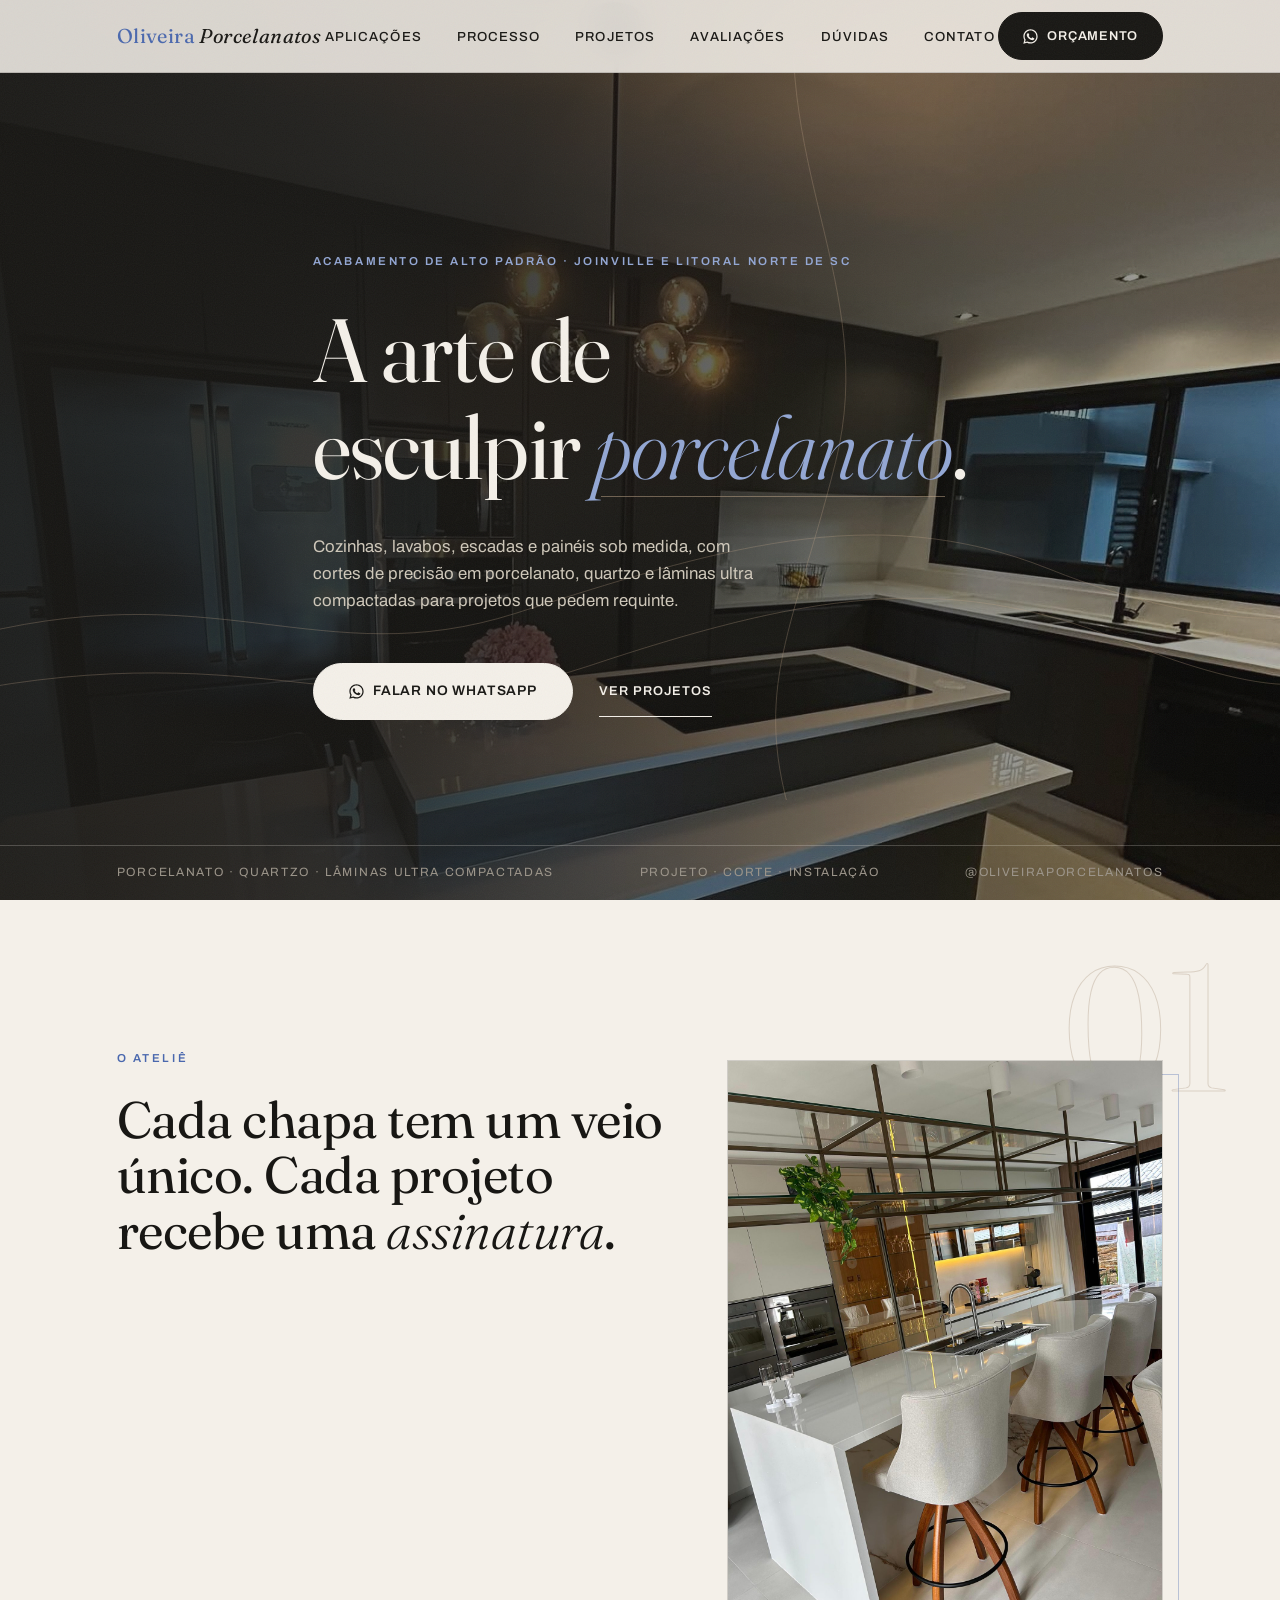
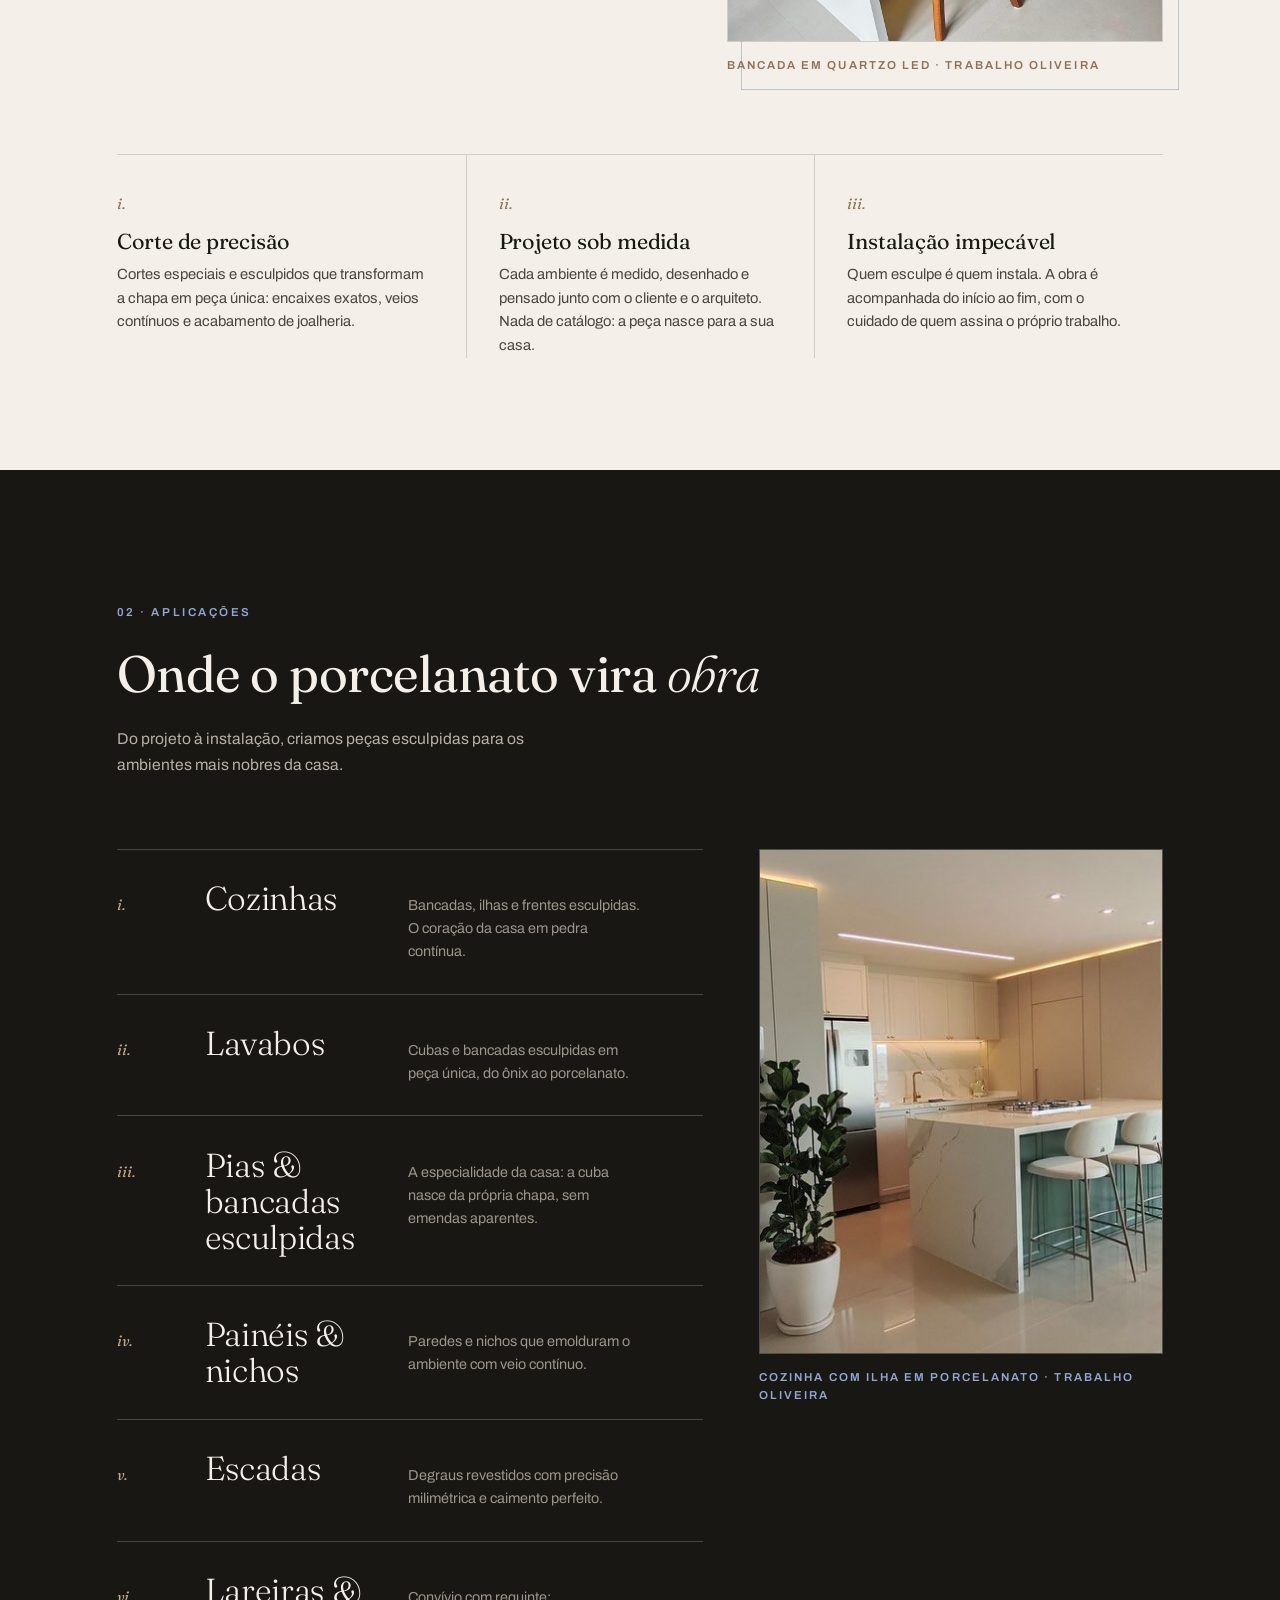
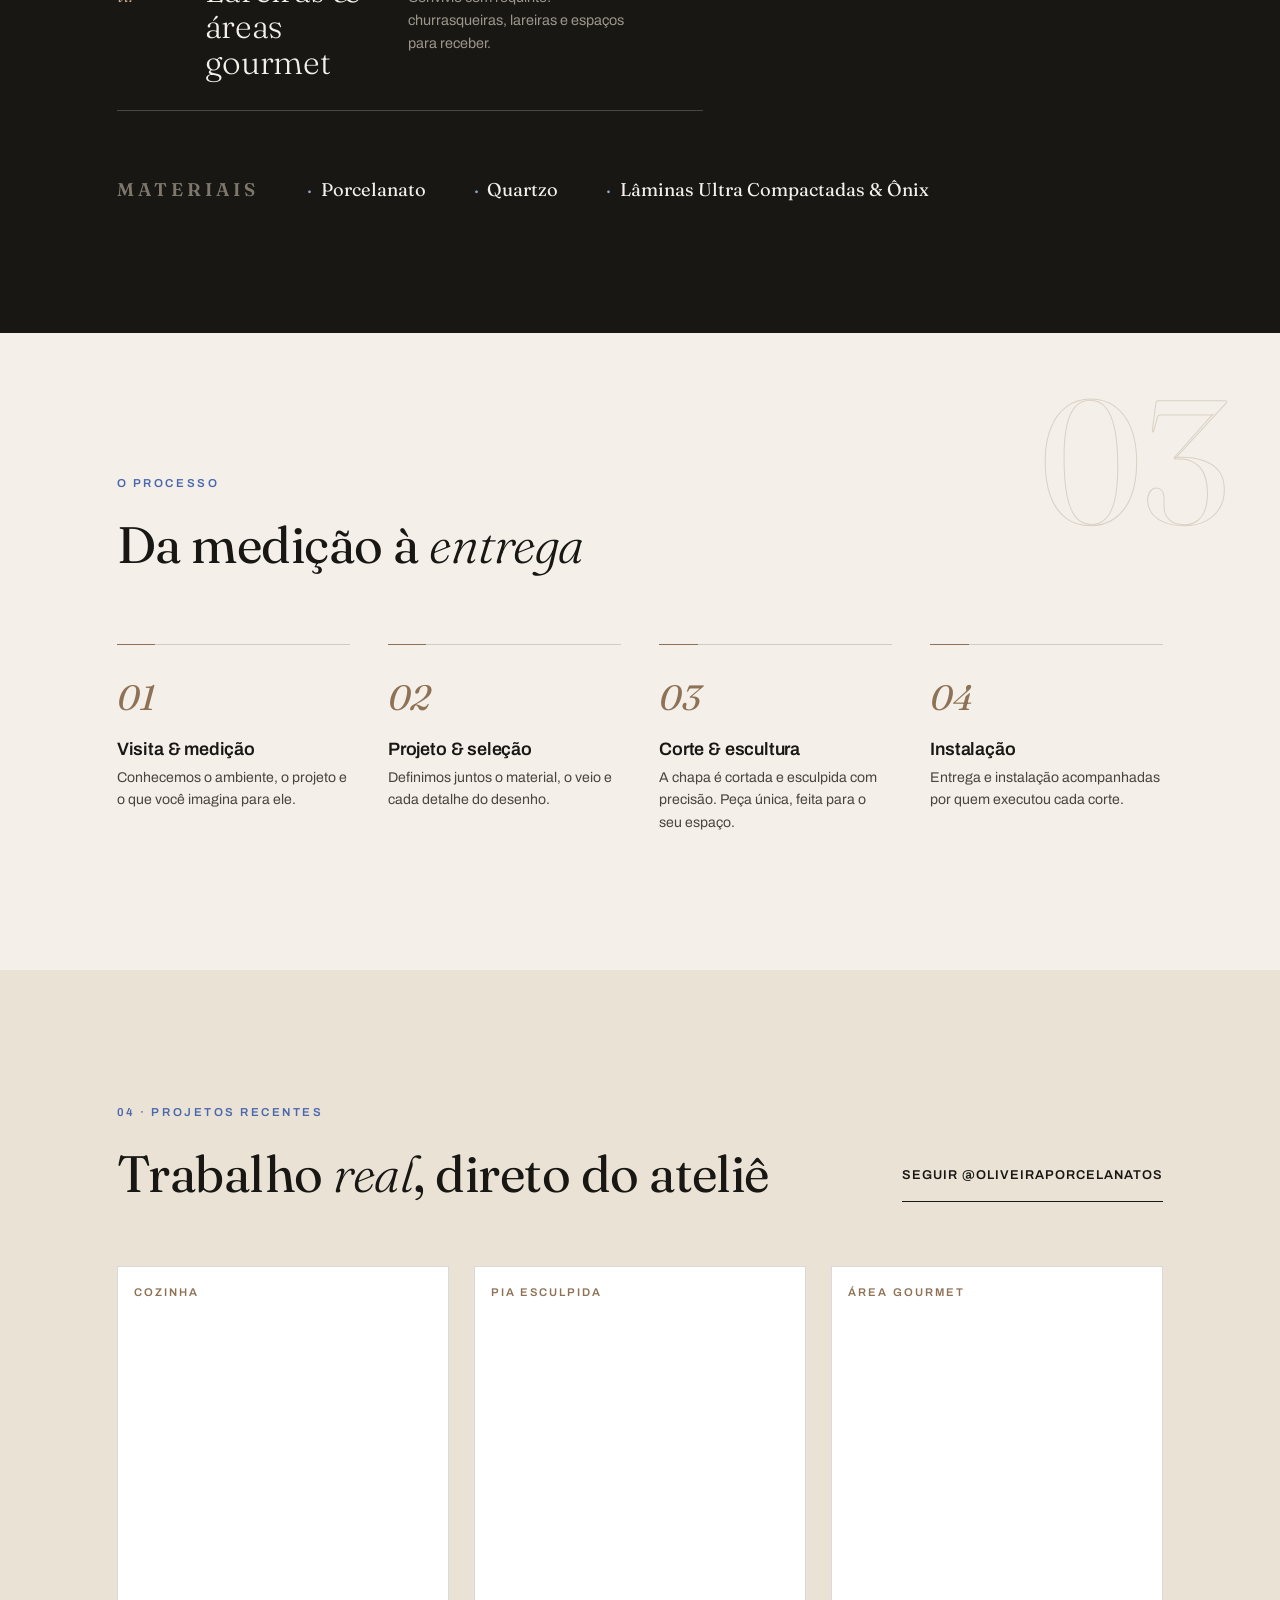
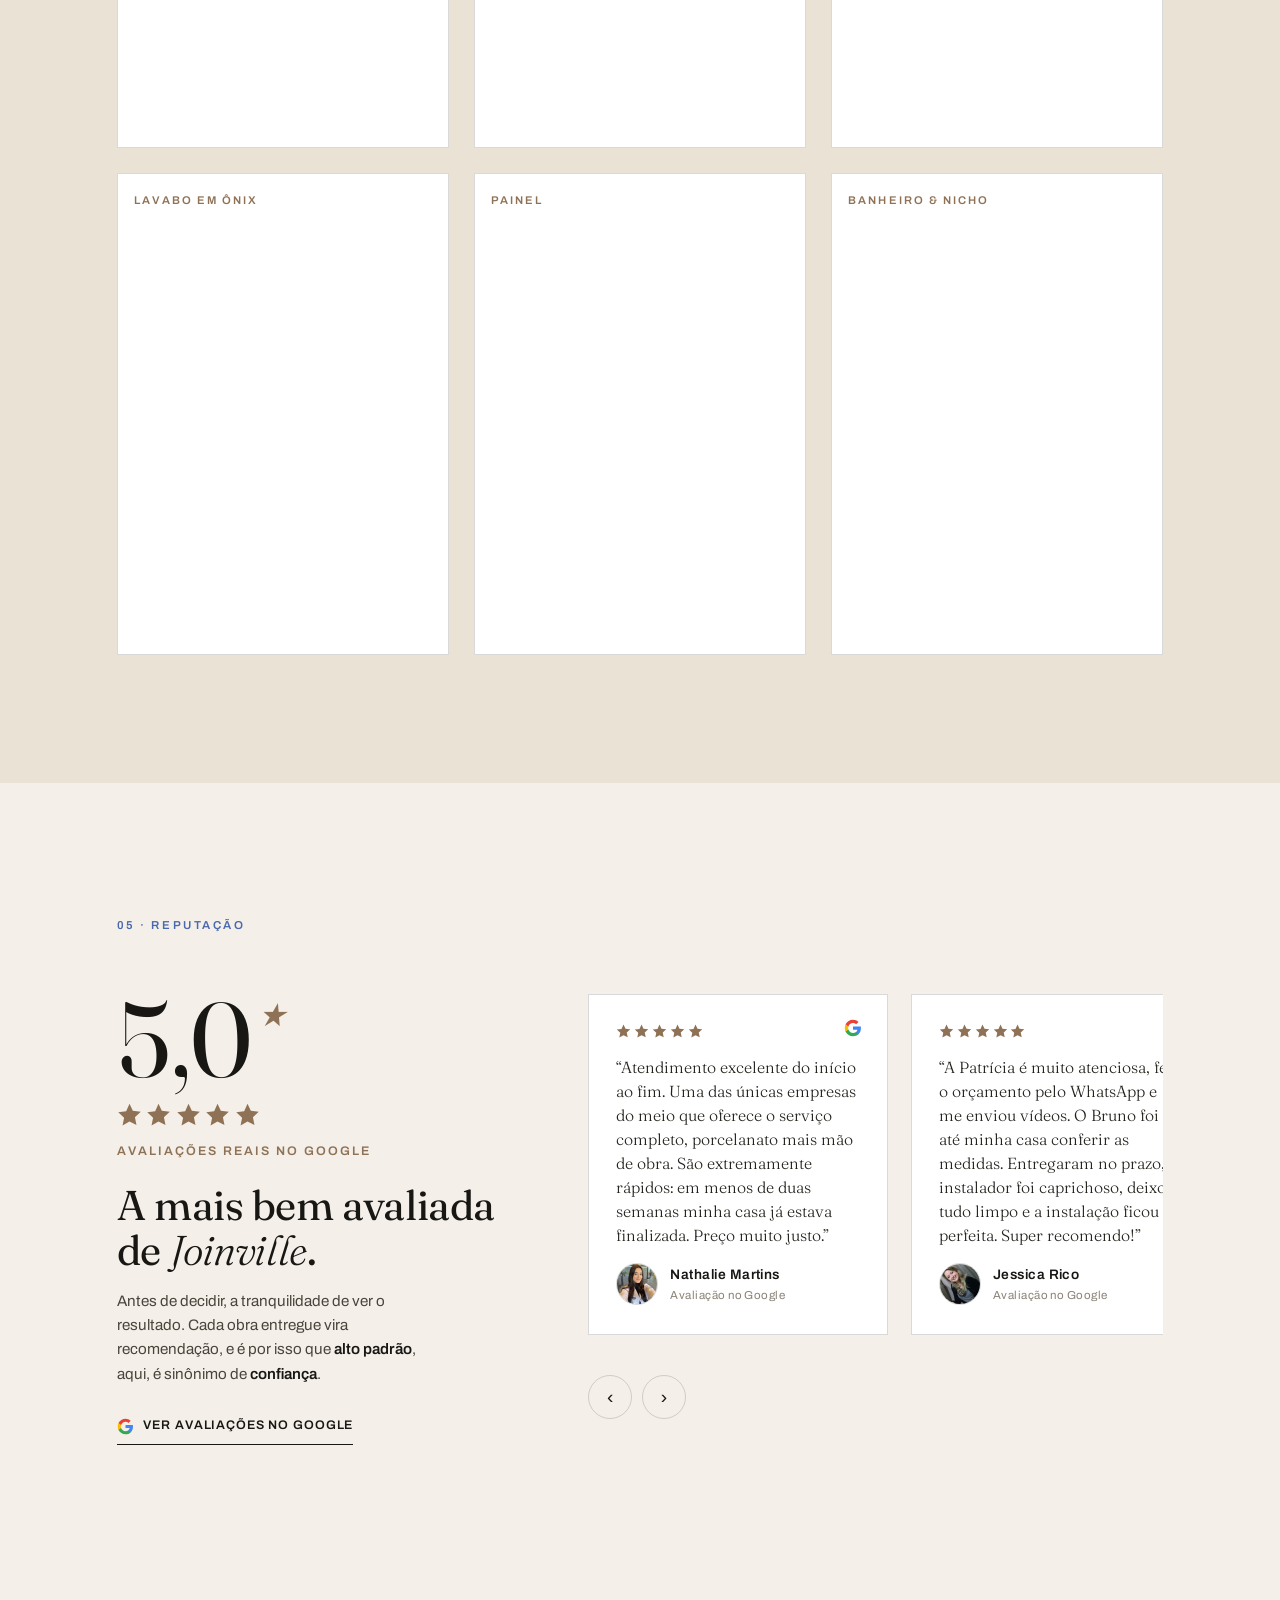
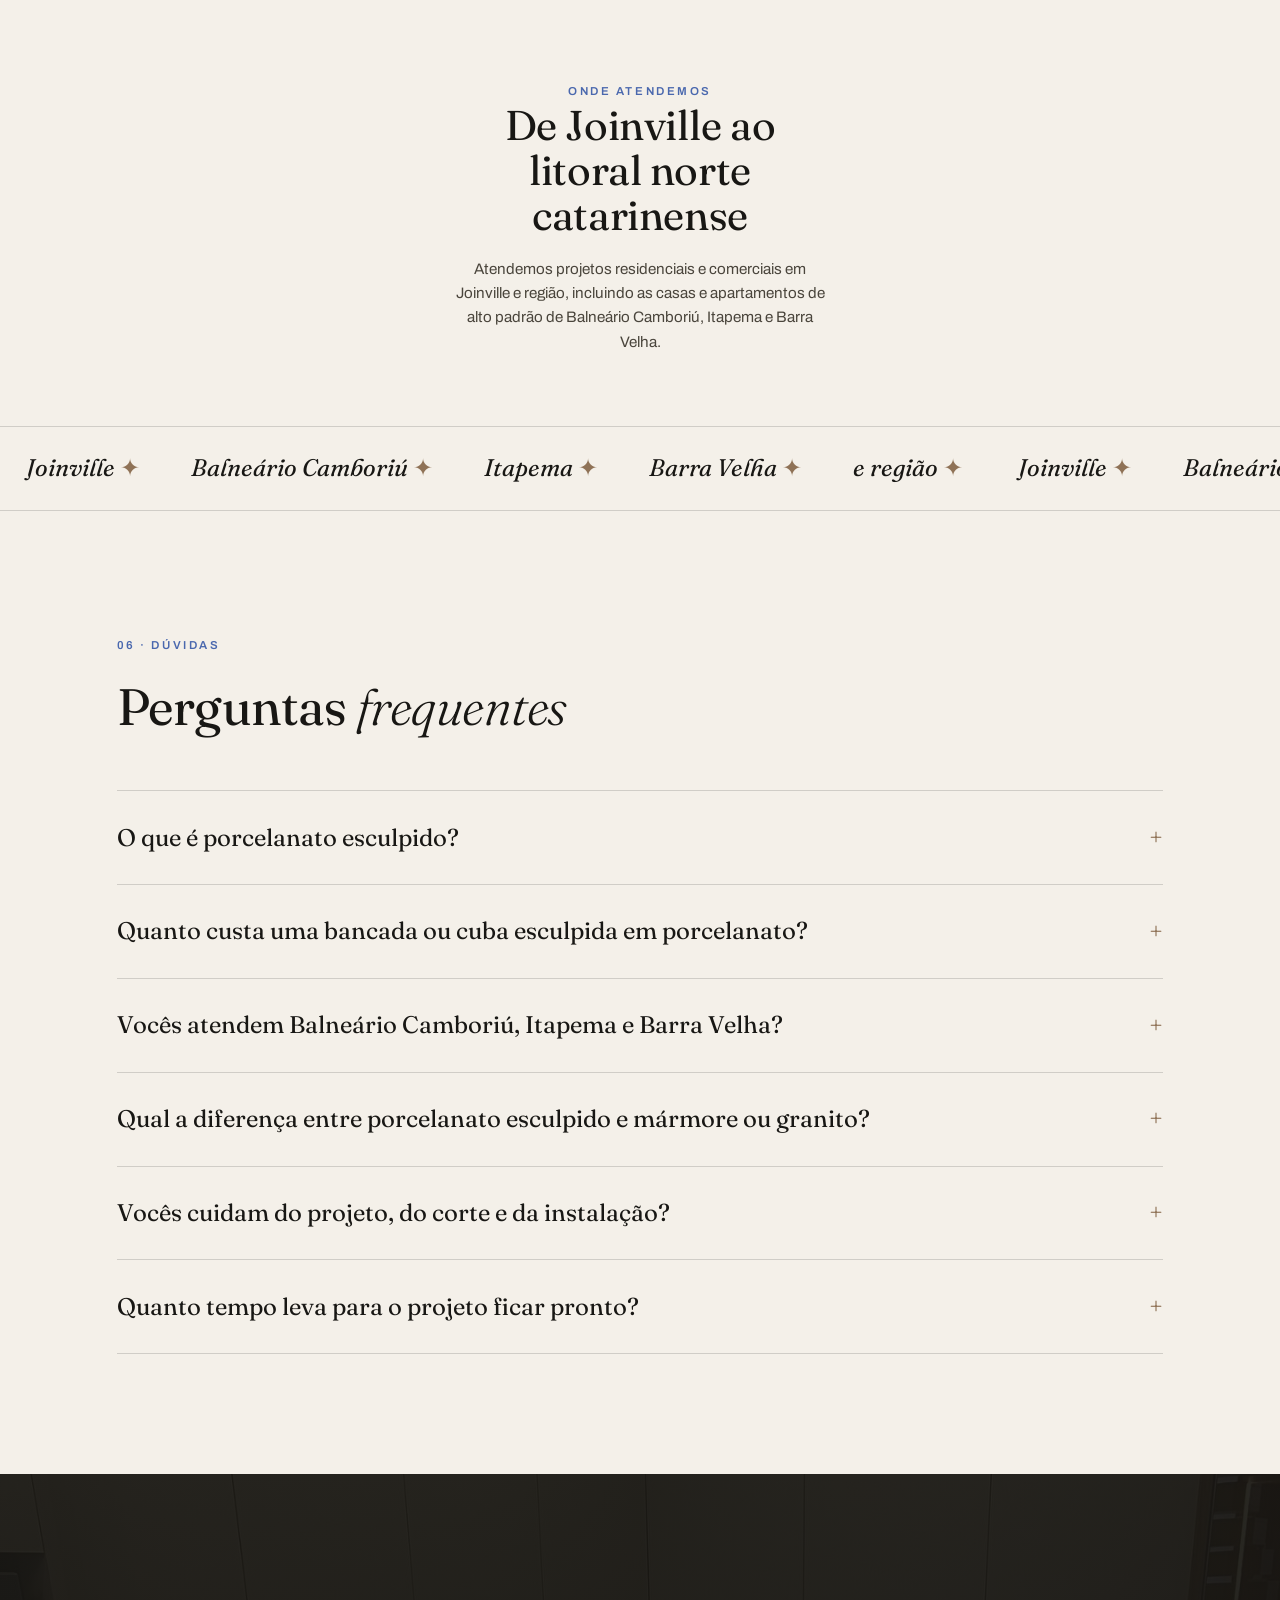
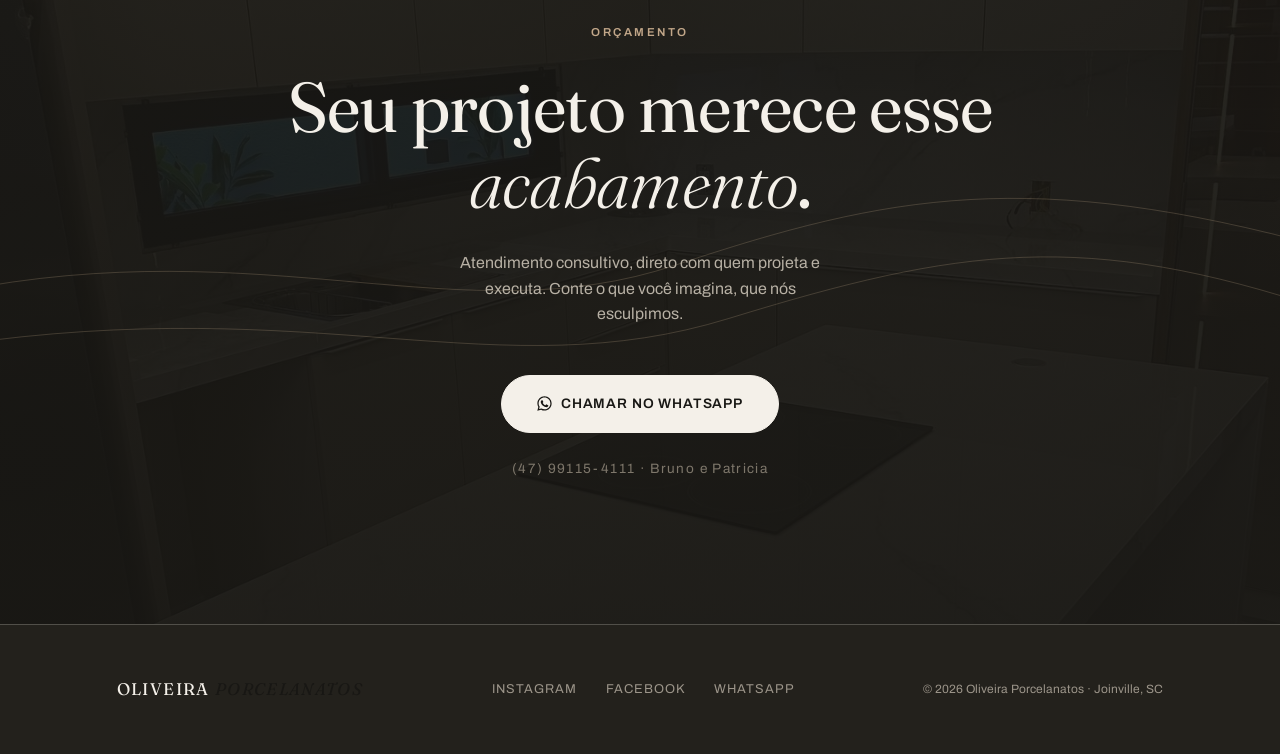
==== commit 47e19d80: "SEO: seção FAQ com perguntas frequentes + FAQPage schema + link no menu" ====
--- a/index.html
+++ b/index.html
@@ -3,6 +3,7 @@
 <head>
 <meta charset="UTF-8">
 <meta name="viewport" content="width=device-width, initial-scale=1.0">
+<meta name="google-site-verification" content="0zxIjaPAQ4yAzVTix8NqLrzeoYMfFCYvwbIS2vcCEUs">
 <title>Oliveira Porcelanatos | Porcelanato Esculpido de Alto Padrão em Joinville e Litoral Norte de SC</title>
 <meta name="description" content="Cortes especiais e porcelanato esculpido para cozinhas, lavabos, escadas, painéis e lareiras. Projetos sob medida em Joinville, Balneário Camboriú, Itapema, Barra Velha e região. Orçamento direto pelo WhatsApp.">
 <link rel="icon" type="image/jpeg" href="assets/logo-ig.jpg">
@@ -38,6 +39,63 @@
   "sameAs": [
     "https://www.instagram.com/oliveiraporcelanatos/",
     "https://www.facebook.com/profile.php?id=100063619958677"
+  ]
+}
+</script>
+
+<script type="application/ld+json">
+{
+  "@context": "https://schema.org",
+  "@type": "FAQPage",
+  "mainEntity": [
+    {
+      "@type": "Question",
+      "name": "O que é porcelanato esculpido?",
+      "acceptedAnswer": {
+        "@type": "Answer",
+        "text": "É a técnica de esculpir a própria chapa de porcelanato para criar cubas, bancadas e detalhes em peça única, sem emendas aparentes. O resultado une a beleza da pedra à durabilidade do porcelanato, com acabamento de alto padrão."
+      }
+    },
+    {
+      "@type": "Question",
+      "name": "Quanto custa uma bancada ou cuba esculpida em porcelanato?",
+      "acceptedAnswer": {
+        "@type": "Answer",
+        "text": "Cada projeto é sob medida, então o valor depende do material escolhido, das dimensões e do nível de detalhe. O orçamento é gratuito e feito pelo WhatsApp, com visita técnica para conferir as medidas antes de qualquer compromisso."
+      }
+    },
+    {
+      "@type": "Question",
+      "name": "Vocês atendem Balneário Camboriú, Itapema e Barra Velha?",
+      "acceptedAnswer": {
+        "@type": "Answer",
+        "text": "Sim. Além de Joinville, atendemos toda a região e o litoral norte de Santa Catarina, incluindo Balneário Camboriú, Itapema e Barra Velha, levando o projeto pronto para a instalação."
+      }
+    },
+    {
+      "@type": "Question",
+      "name": "Qual a diferença entre porcelanato esculpido e mármore ou granito?",
+      "acceptedAnswer": {
+        "@type": "Answer",
+        "text": "O porcelanato não mancha, resiste a riscos e suporta melhor o calor e a umidade do dia a dia, exigindo menos manutenção que o mármore. Esculpido em peça única, alcança um acabamento sofisticado sem as emendas comuns na pedra natural."
+      }
+    },
+    {
+      "@type": "Question",
+      "name": "Vocês cuidam do projeto, do corte e da instalação?",
+      "acceptedAnswer": {
+        "@type": "Answer",
+        "text": "Sim. A Oliveira acompanha cada etapa: medição, escolha do material, corte, escultura e instalação. Quem esculpe é quem instala, o que garante o acabamento do início ao fim."
+      }
+    },
+    {
+      "@type": "Question",
+      "name": "Quanto tempo leva para o projeto ficar pronto?",
+      "acceptedAnswer": {
+        "@type": "Answer",
+        "text": "Depende do tamanho e da complexidade, mas trabalhamos com prazos enxutos. Em boa parte dos casos a obra fica pronta em poucas semanas, do orçamento à instalação."
+      }
+    }
   ]
 }
 </script>
@@ -379,6 +437,18 @@
 .repu-setas button{width:44px;height:44px;border-radius:50%;border:1px solid var(--linha);background:transparent;color:var(--grafite);font-size:1.2rem;line-height:1;cursor:pointer;display:flex;align-items:center;justify-content:center;transition:background .3s,color .3s,border-color .3s}
 .repu-setas button:hover{background:var(--grafite);color:var(--porcelana);border-color:var(--grafite)}
 
+/* ---------- faq ---------- */
+.faq{padding:7.5rem 0;background:var(--porcelana)}
+.faq h2{font-size:clamp(1.9rem,4vw,3.2rem);margin:1.4rem 0 0}
+.faq-lista{margin-top:3.5rem;border-top:1px solid var(--linha)}
+.faq-item{border-bottom:1px solid var(--linha)}
+.faq-item summary{list-style:none;cursor:pointer;display:flex;justify-content:space-between;align-items:center;gap:2rem;padding:1.7rem 0;font-family:var(--serif);font-size:clamp(1.15rem,2.2vw,1.5rem);font-weight:400;color:var(--grafite);transition:color .3s}
+.faq-item summary::-webkit-details-marker{display:none}
+.faq-item summary:hover{color:var(--bronze)}
+.faq-item summary .mais{font-family:var(--serif);font-size:1.6rem;line-height:1;color:var(--bronze);transition:transform .35s;flex-shrink:0}
+.faq-item[open] summary .mais{transform:rotate(45deg)}
+.faq-item .resp{padding:0 0 1.9rem;max-width:72ch;color:#4A453C;font-size:.98rem}
+
 /* ---------- reveals ---------- */
 .reveal{opacity:0;transform:translateY(26px);transition:opacity .8s cubic-bezier(.2,.6,.2,1),transform .8s cubic-bezier(.2,.6,.2,1)}
 .reveal.in{opacity:1;transform:none}
@@ -412,6 +482,7 @@
       <li><a href="#processo">Processo</a></li>
       <li><a href="#projetos">Projetos</a></li>
       <li><a href="#avaliacoes">Avaliações</a></li>
+      <li><a href="#duvidas">Dúvidas</a></li>
       <li><a href="#contato">Contato</a></li>
     </ul>
     <a class="btn-zap" href="https://wa.me/5547991154111?text=Ol%C3%A1!%20Vim%20pelo%20site%20da%20Oliveira%20Porcelanatos%20e%20gostaria%20de%20um%20or%C3%A7amento." target="_blank" rel="noopener">
@@ -667,6 +738,39 @@
   </div>
 </section>
 
+<section class="faq" id="duvidas">
+  <div class="wrap">
+    <span class="label reveal">06 · Dúvidas</span>
+    <h2 class="reveal">Perguntas <em>frequentes</em></h2>
+    <div class="faq-lista">
+        <details class="faq-item reveal">
+          <summary>O que é porcelanato esculpido?<span class="mais" aria-hidden="true">+</span></summary>
+          <div class="resp">É a técnica de esculpir a própria chapa de porcelanato para criar cubas, bancadas e detalhes em peça única, sem emendas aparentes. O resultado une a beleza da pedra à durabilidade do porcelanato, com acabamento de alto padrão.</div>
+        </details>
+        <details class="faq-item reveal">
+          <summary>Quanto custa uma bancada ou cuba esculpida em porcelanato?<span class="mais" aria-hidden="true">+</span></summary>
+          <div class="resp">Cada projeto é sob medida, então o valor depende do material escolhido, das dimensões e do nível de detalhe. O orçamento é gratuito e feito pelo WhatsApp, com visita técnica para conferir as medidas antes de qualquer compromisso.</div>
+        </details>
+        <details class="faq-item reveal">
+          <summary>Vocês atendem Balneário Camboriú, Itapema e Barra Velha?<span class="mais" aria-hidden="true">+</span></summary>
+          <div class="resp">Sim. Além de Joinville, atendemos toda a região e o litoral norte de Santa Catarina, incluindo Balneário Camboriú, Itapema e Barra Velha, levando o projeto pronto para a instalação.</div>
+        </details>
+        <details class="faq-item reveal">
+          <summary>Qual a diferença entre porcelanato esculpido e mármore ou granito?<span class="mais" aria-hidden="true">+</span></summary>
+          <div class="resp">O porcelanato não mancha, resiste a riscos e suporta melhor o calor e a umidade do dia a dia, exigindo menos manutenção que o mármore. Esculpido em peça única, alcança um acabamento sofisticado sem as emendas comuns na pedra natural.</div>
+        </details>
+        <details class="faq-item reveal">
+          <summary>Vocês cuidam do projeto, do corte e da instalação?<span class="mais" aria-hidden="true">+</span></summary>
+          <div class="resp">Sim. A Oliveira acompanha cada etapa: medição, escolha do material, corte, escultura e instalação. Quem esculpe é quem instala, o que garante o acabamento do início ao fim.</div>
+        </details>
+        <details class="faq-item reveal">
+          <summary>Quanto tempo leva para o projeto ficar pronto?<span class="mais" aria-hidden="true">+</span></summary>
+          <div class="resp">Depende do tamanho e da complexidade, mas trabalhamos com prazos enxutos. Em boa parte dos casos a obra fica pronta em poucas semanas, do orçamento à instalação.</div>
+        </details>
+    </div>
+  </div>
+</section>
+
 <section class="cta-final" id="contato">
   <svg class="veios" viewBox="0 0 1440 600" preserveAspectRatio="xMidYMid slice" aria-hidden="true">
     <path d="M-50,470 C300,400 520,520 760,440 S1160,330 1490,420"/>
@@ -735,6 +839,9 @@
 });
 
 function repuScroll(dir){var c=document.getElementById("repuCards");if(!c)return;var card=c.querySelector(".repu-card");var step=card?card.offsetWidth+22:320;c.scrollBy({left:dir*step,behavior:"smooth"});}
+
+// FAQ acordeão: ao abrir um item, fecha os demais
+document.querySelectorAll(".faq-item").forEach(function(d){d.addEventListener("toggle",function(){if(d.open){document.querySelectorAll(".faq-item").forEach(function(o){if(o!==d)o.open=false;});}});});
 </script>
 </body>
 </html>
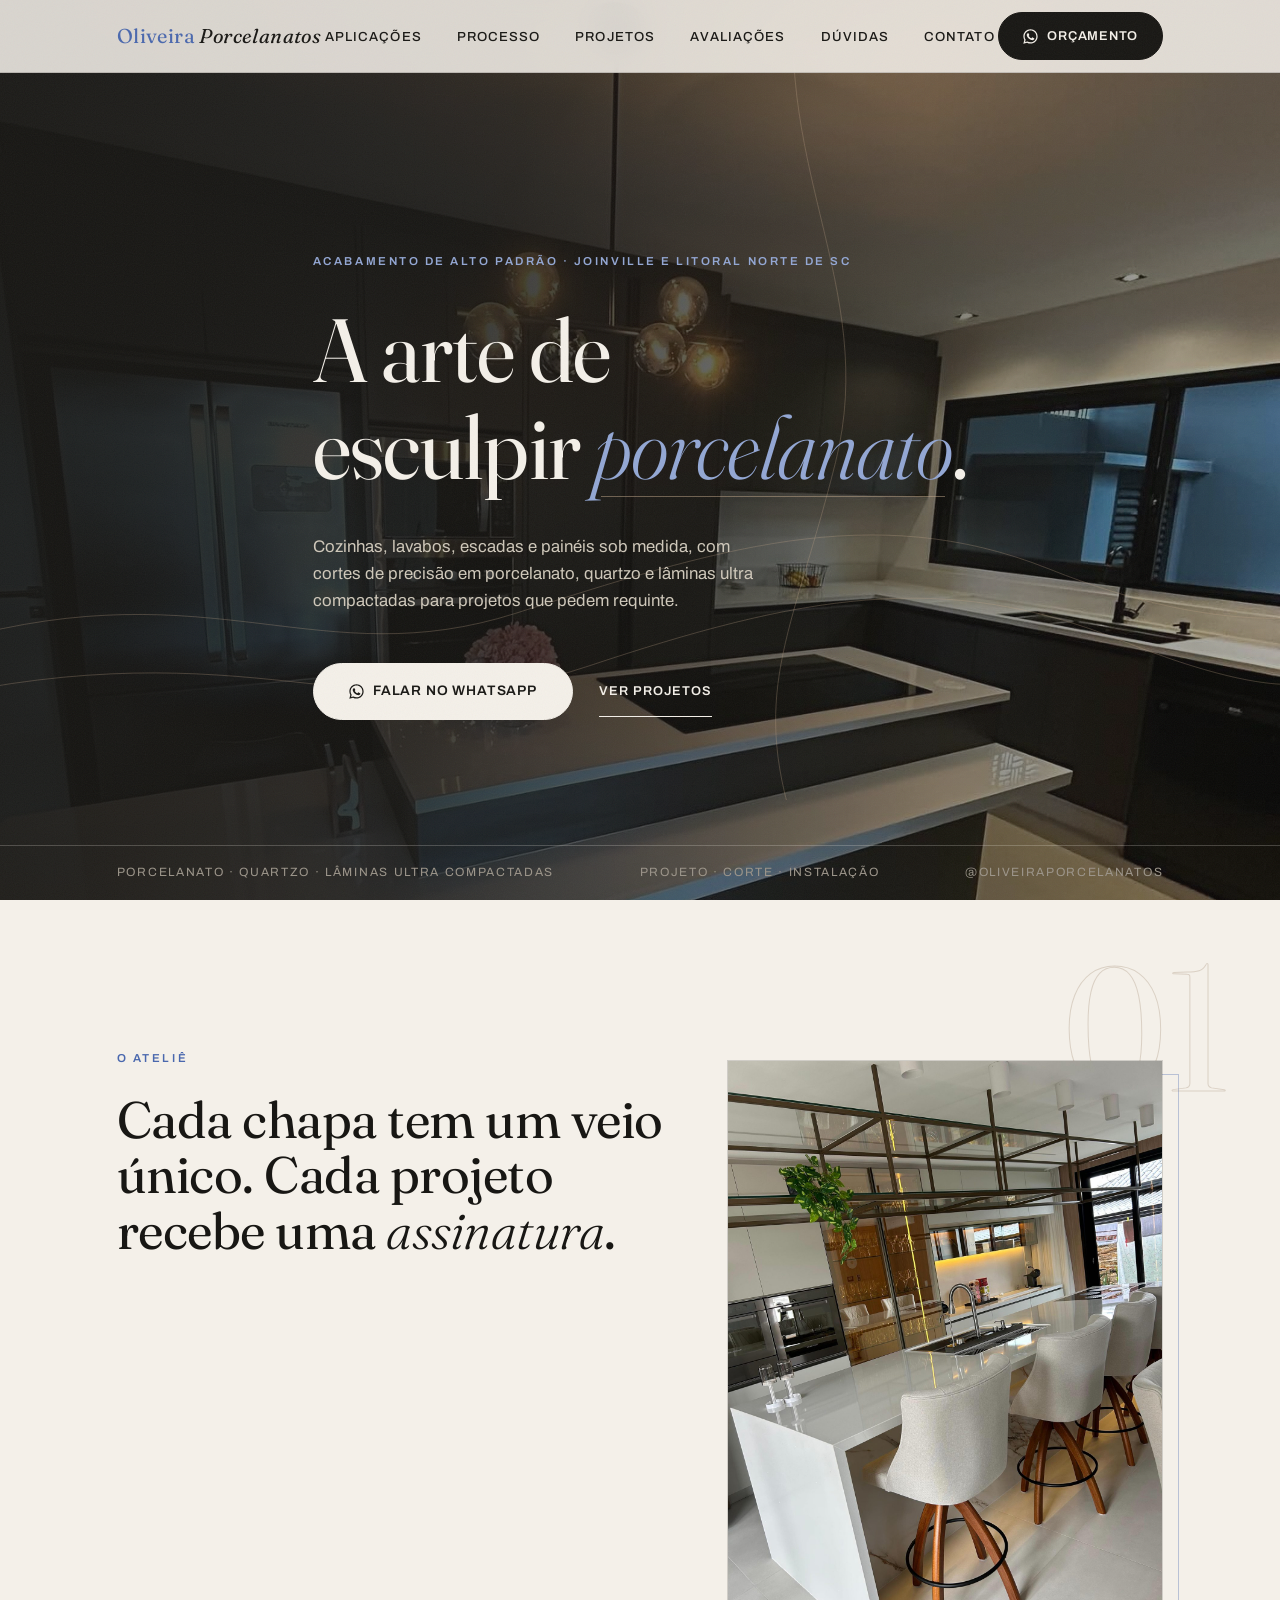
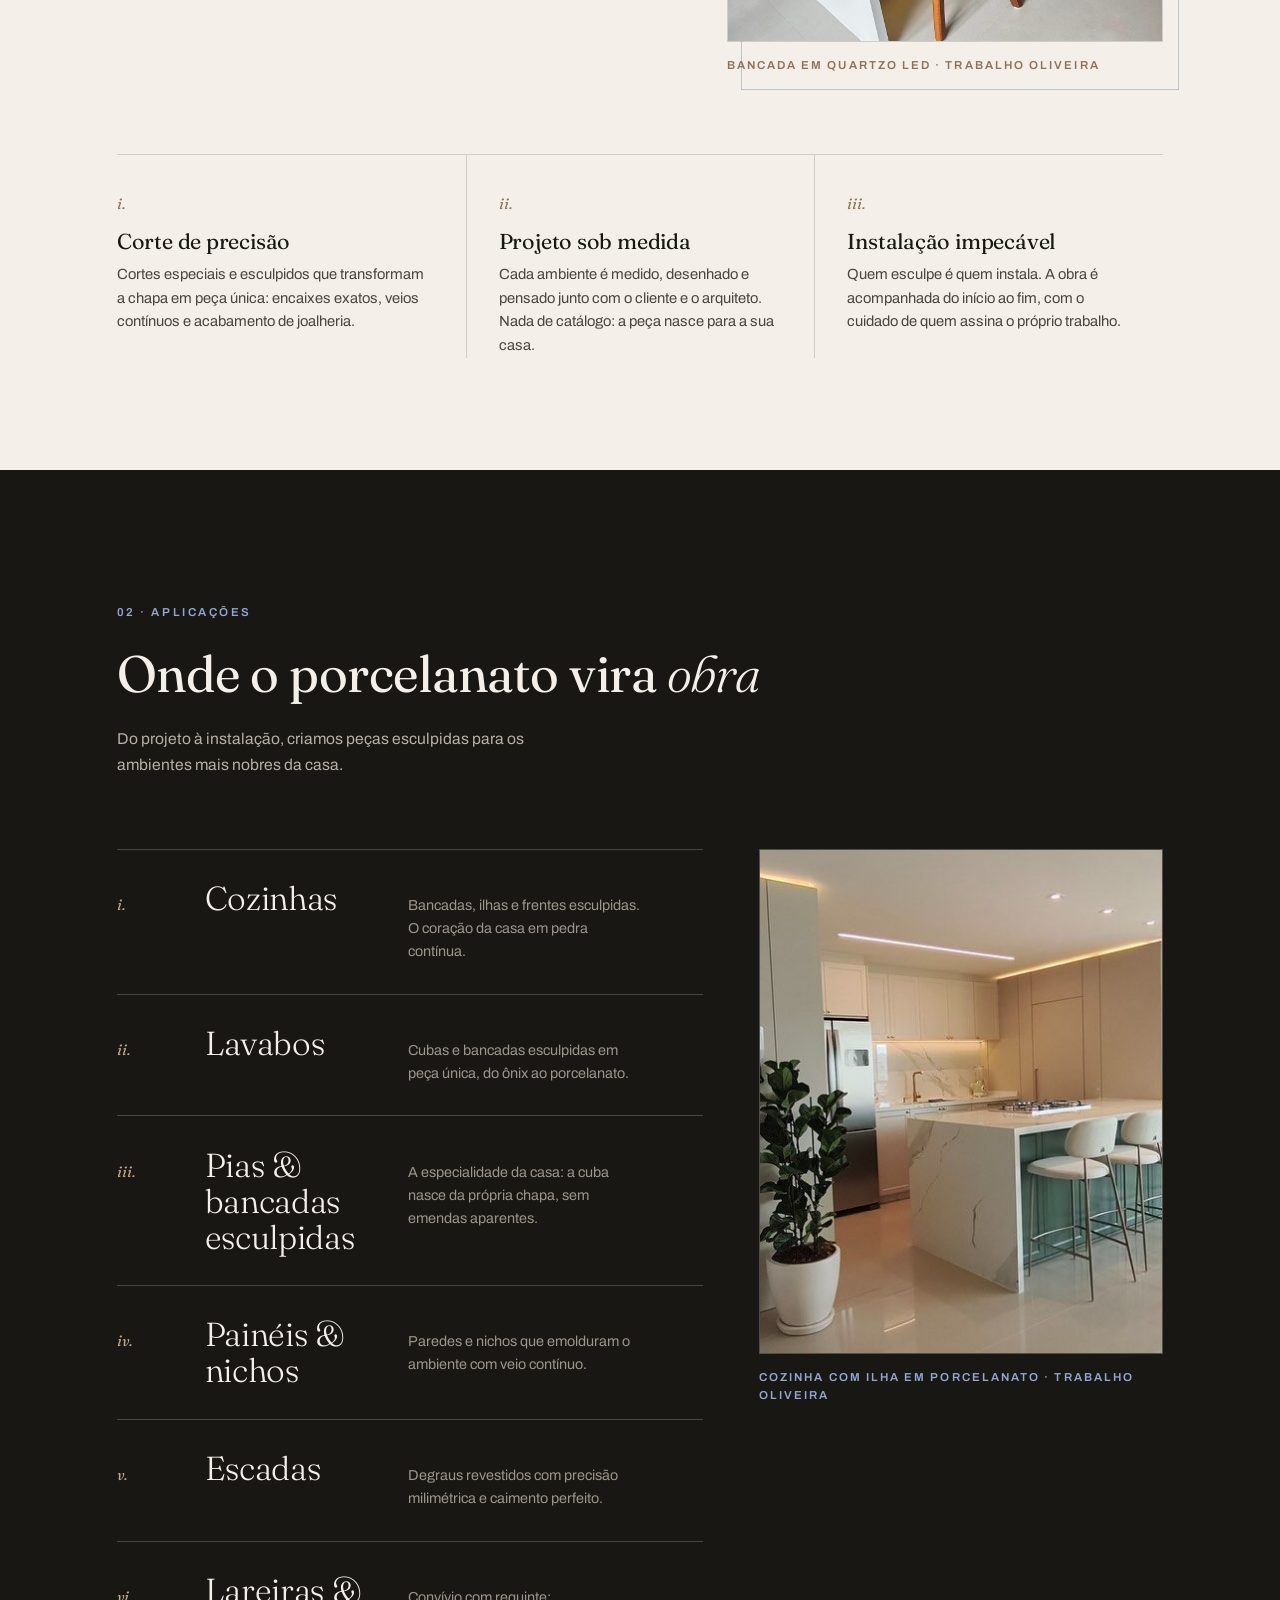
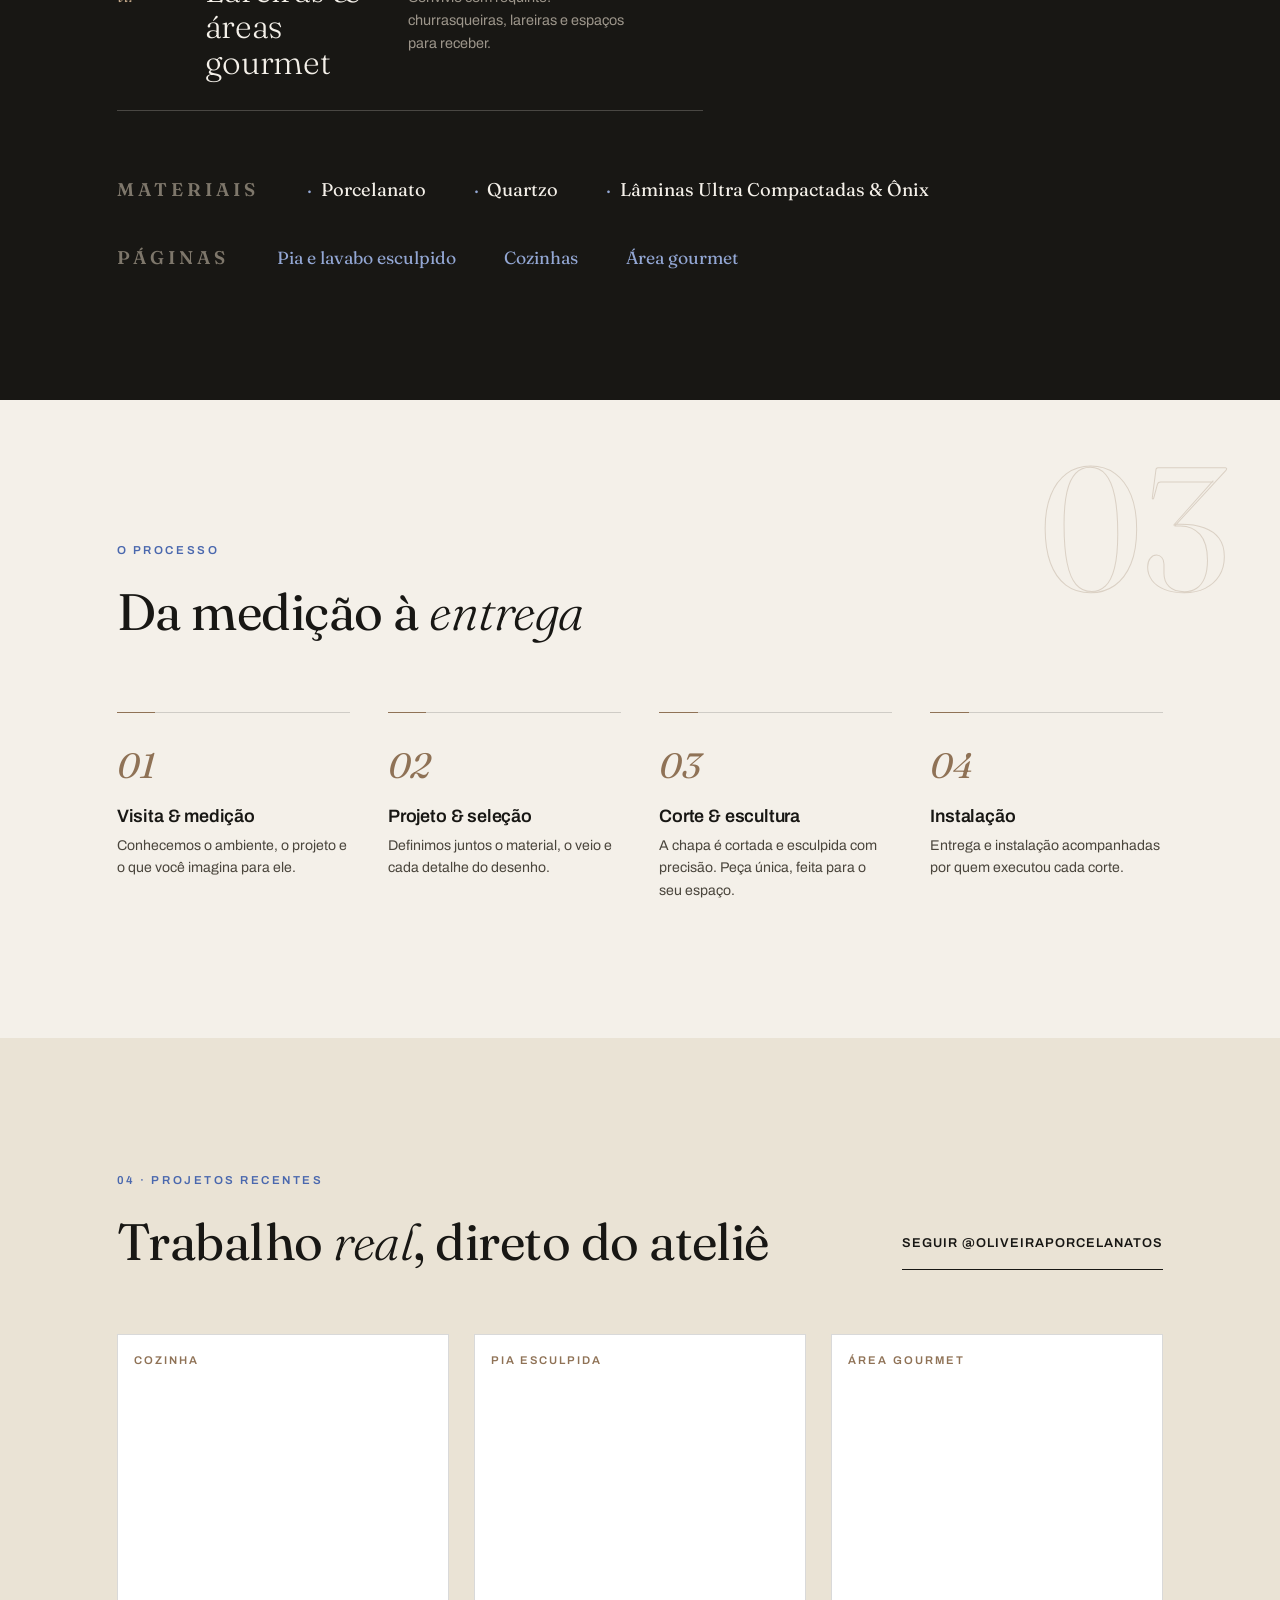
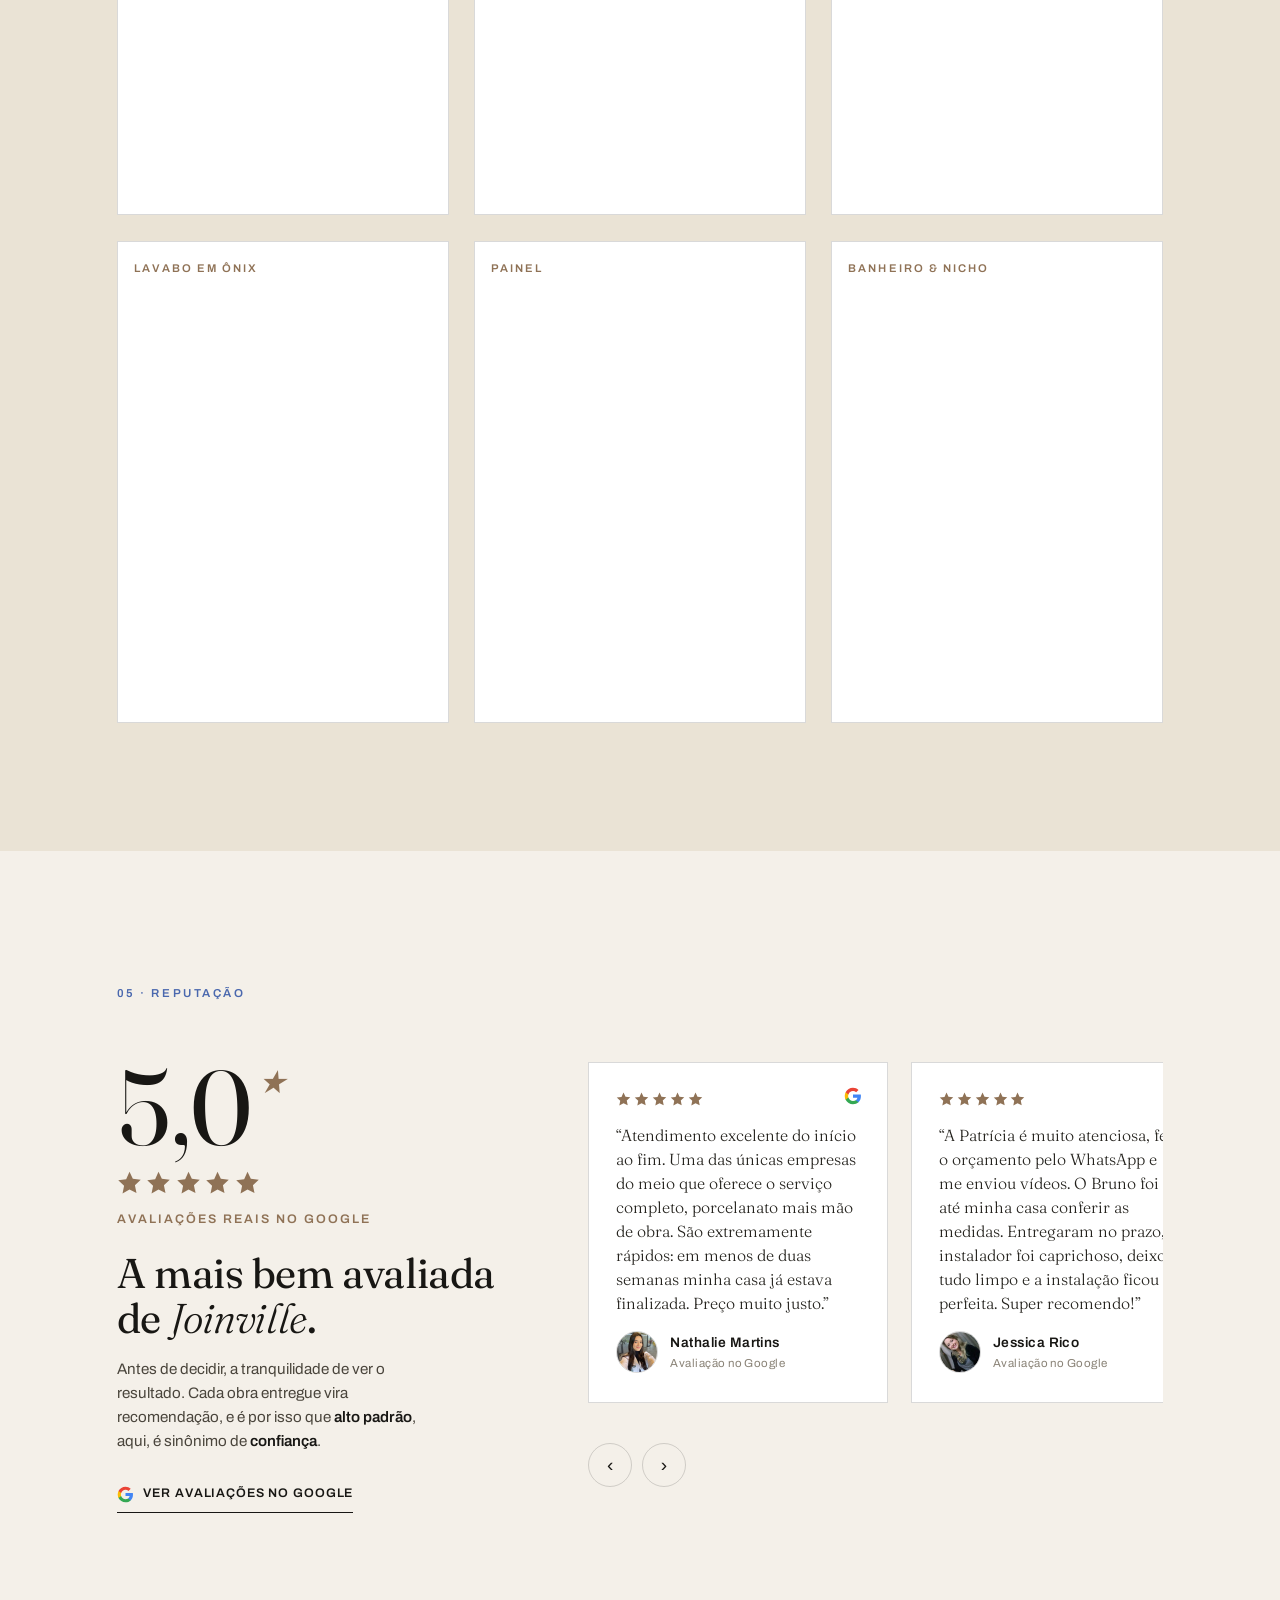
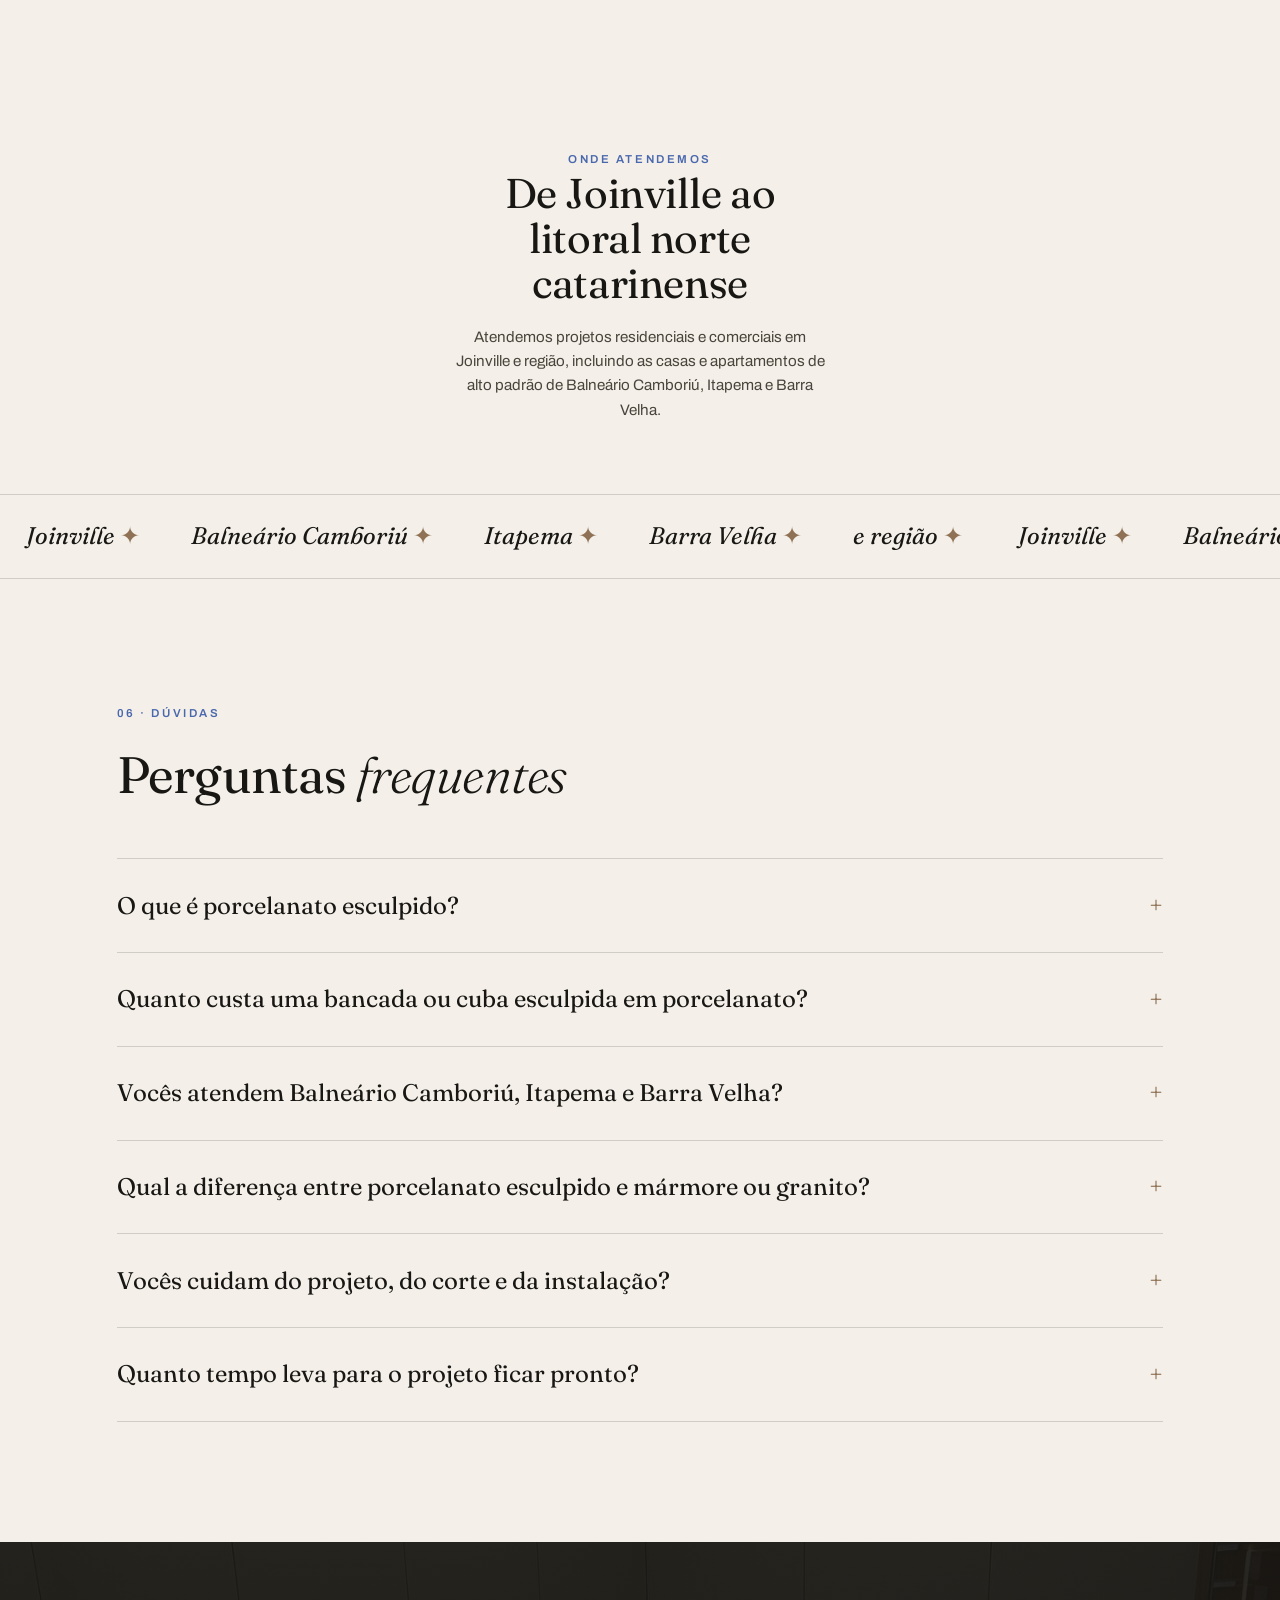
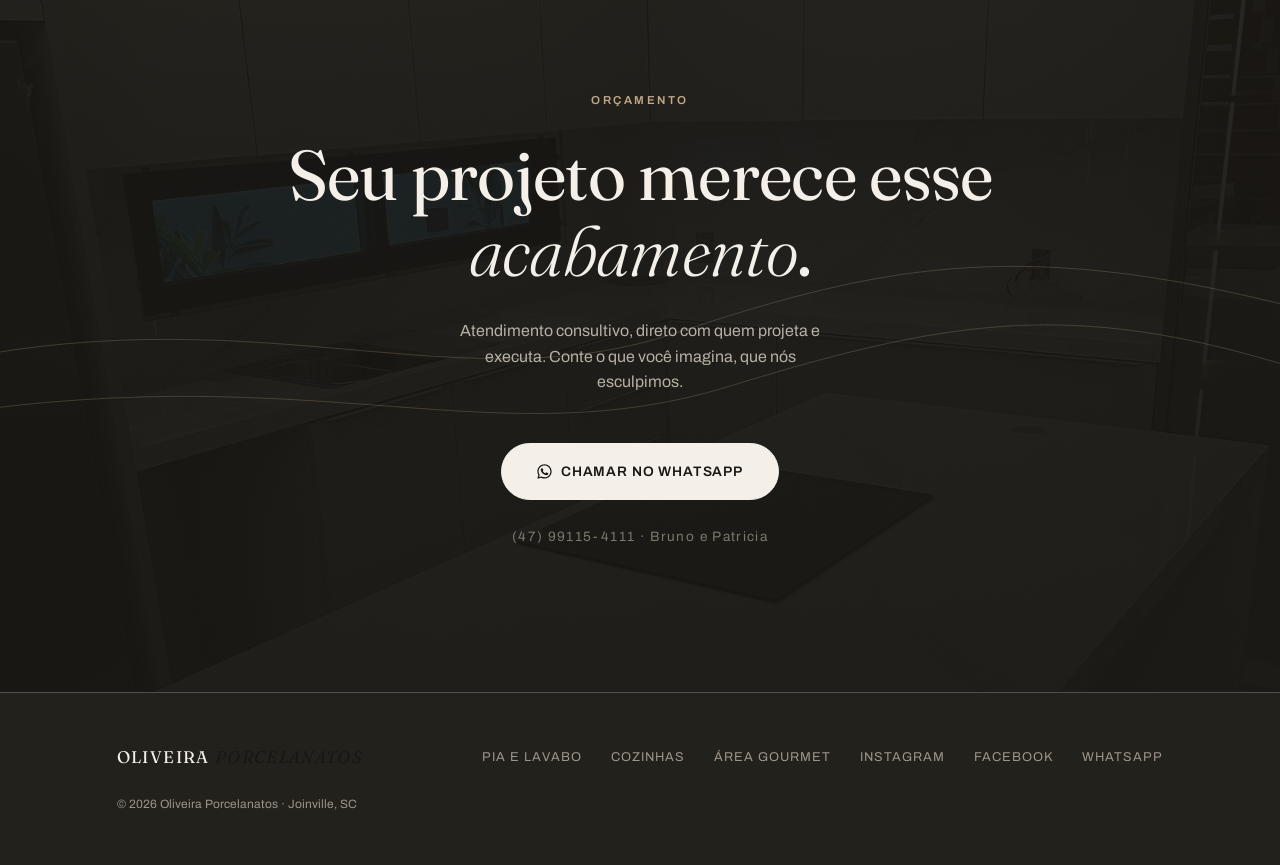
==== commit 545fddc0: "SEO: paginas por aplicacao (pia/lavabo, cozinha, area gourmet) + links internos + sitemap 3 landing " ====
--- a/index.html
+++ b/index.html
@@ -6,7 +6,11 @@
 <meta name="google-site-verification" content="0zxIjaPAQ4yAzVTix8NqLrzeoYMfFCYvwbIS2vcCEUs">
 <title>Oliveira Porcelanatos | Porcelanato Esculpido de Alto Padrão em Joinville e Litoral Norte de SC</title>
 <meta name="description" content="Cortes especiais e porcelanato esculpido para cozinhas, lavabos, escadas, painéis e lareiras. Projetos sob medida em Joinville, Balneário Camboriú, Itapema, Barra Velha e região. Orçamento direto pelo WhatsApp.">
-<link rel="icon" type="image/jpeg" href="assets/logo-ig.jpg">
+<link rel="icon" href="/favicon.ico" sizes="any">
+<link rel="icon" type="image/png" sizes="32x32" href="/assets/favicon-32.png">
+<link rel="icon" type="image/png" sizes="16x16" href="/assets/favicon-16.png">
+<link rel="icon" type="image/png" sizes="192x192" href="/assets/favicon-192.png">
+<link rel="apple-touch-icon" sizes="180x180" href="/assets/favicon-180.png">
 <link rel="canonical" href="https://oliveiraporcelanatos.com.br/">
 
 <!-- Open Graph -->
@@ -26,7 +30,8 @@
   "description": "Porcelanato esculpido e cortes especiais em porcelanato, quartzo e lâminas ultra compactadas. Cozinhas, lavabos, painéis, nichos, escadas e lareiras de alto padrão.",
   "url": "https://oliveiraporcelanatos.com.br/",
   "telephone": "+5547991154111",
-  "image": "https://oliveiraporcelanatos.com.br/assets/logo-ig.jpg",
+  "image": "https://oliveiraporcelanatos.com.br/assets/hero.jpg",
+  "logo": "https://oliveiraporcelanatos.com.br/assets/logo.png",
   "address": { "@type": "PostalAddress", "addressLocality": "Joinville", "addressRegion": "SC", "addressCountry": "BR" },
   "areaServed": ["Joinville", "Balneário Camboriú", "Itapema", "Barra Velha"],
   "aggregateRating": {
@@ -100,19 +105,29 @@
 }
 </script>
 
-<!--
-  META PIXEL: inserir quando a conta de anúncios estiver criada.
-  Substituir SEU_PIXEL_ID e descomentar:
+<!-- Meta Pixel -->
 <script>
 !function(f,b,e,v,n,t,s){if(f.fbq)return;n=f.fbq=function(){n.callMethod?
 n.callMethod.apply(n,arguments):n.queue.push(arguments)};if(!f._fbq)f._fbq=n;
 n.push=n;n.loaded=!0;n.version='2.0';n.queue=[];t=b.createElement(e);t.async=!0;
 t.src=v;s=b.getElementsByTagName(e)[0];s.parentNode.insertBefore(t,s)}(window,
 document,'script','https://connect.facebook.net/en_US/fbevents.js');
-fbq('init', 'SEU_PIXEL_ID');
+fbq('init', '1409799454353102');
 fbq('track', 'PageView');
 </script>
--->
+<noscript><img height="1" width="1" style="display:none"
+src="https://www.facebook.com/tr?id=1409799454353102&ev=PageView&noscript=1"/></noscript>
+<!-- End Meta Pixel -->
+
+<!-- Google Analytics (GA4) -->
+<script async src="https://www.googletagmanager.com/gtag/js?id=G-6F4FPWEDV4"></script>
+<script>
+window.dataLayer = window.dataLayer || [];
+function gtag(){dataLayer.push(arguments);}
+gtag('js', new Date());
+gtag('config', 'G-6F4FPWEDV4');
+</script>
+<!-- End Google Analytics -->
 
 <link rel="preconnect" href="https://fonts.googleapis.com">
 <link rel="preconnect" href="https://fonts.gstatic.com" crossorigin>
@@ -397,7 +412,7 @@
 footer{background:var(--grafite-2);color:#9C958A;padding:3.2rem 0;border-top:1px solid var(--linha-clara)}
 .rodape{display:flex;justify-content:space-between;align-items:center;gap:1.5rem;flex-wrap:wrap}
 .rodape .marca{color:var(--porcelana);font-size:1.05rem}
-.rodape nav{display:flex;gap:1.8rem}
+.rodape nav{display:flex;gap:1.2rem 1.8rem;flex-wrap:wrap}
 .rodape a{color:#9C958A;text-decoration:none;font-size:.8rem;letter-spacing:.08em;text-transform:uppercase;transition:color .3s}
 .rodape a:hover{color:var(--bronze-claro)}
 .rodape small{font-size:.75rem}
@@ -582,6 +597,12 @@
       <span><i>·</i>Porcelanato</span>
       <span><i>·</i>Quartzo</span>
       <span><i>·</i>Lâminas Ultra Compactadas &amp; Ônix</span>
+    </div>
+    <div class="materiais reveal" style="margin-top:2.4rem">
+      <span class="label">Páginas</span>
+      <a href="pia-lavabo-esculpido/" style="color:var(--azul-claro);text-decoration:none;font-family:var(--serif);font-size:1.1rem">Pia e lavabo esculpido</a>
+      <a href="cozinha-porcelanato/" style="color:var(--azul-claro);text-decoration:none;font-family:var(--serif);font-size:1.1rem">Cozinhas</a>
+      <a href="area-gourmet-porcelanato/" style="color:var(--azul-claro);text-decoration:none;font-family:var(--serif);font-size:1.1rem">Área gourmet</a>
     </div>
   </div>
 </section>
@@ -792,6 +813,9 @@
   <div class="wrap rodape">
     <a class="marca" href="#">Oliveira <span>Porcelanatos</span></a>
     <nav>
+      <a href="pia-lavabo-esculpido/">Pia e lavabo</a>
+      <a href="cozinha-porcelanato/">Cozinhas</a>
+      <a href="area-gourmet-porcelanato/">Área gourmet</a>
       <a href="https://www.instagram.com/oliveiraporcelanatos/" target="_blank" rel="noopener">Instagram</a>
       <a href="https://www.facebook.com/profile.php?id=100063619958677" target="_blank" rel="noopener">Facebook</a>
       <a href="https://wa.me/5547991154111" target="_blank" rel="noopener">WhatsApp</a>
@@ -808,9 +832,12 @@
 }, { threshold: .12 });
 document.querySelectorAll('.reveal').forEach(el => io.observe(el));
 
-// rastreio de cliques no WhatsApp (dispara quando o Pixel for instalado)
+// rastreio de cliques no WhatsApp (Pixel + GA4)
 document.querySelectorAll('a[href*="wa.me"]').forEach(a => {
-  a.addEventListener('click', () => { if (window.fbq) fbq('track', 'Contact'); });
+  a.addEventListener('click', () => {
+    if (window.fbq) fbq('track', 'Contact');
+    if (window.gtag) gtag('event', 'whatsapp_click', { event_category: 'lead', event_label: 'WhatsApp' });
+  });
 });
 
 // aplicações: preview interativo (hover no desktop, toque no mobile)
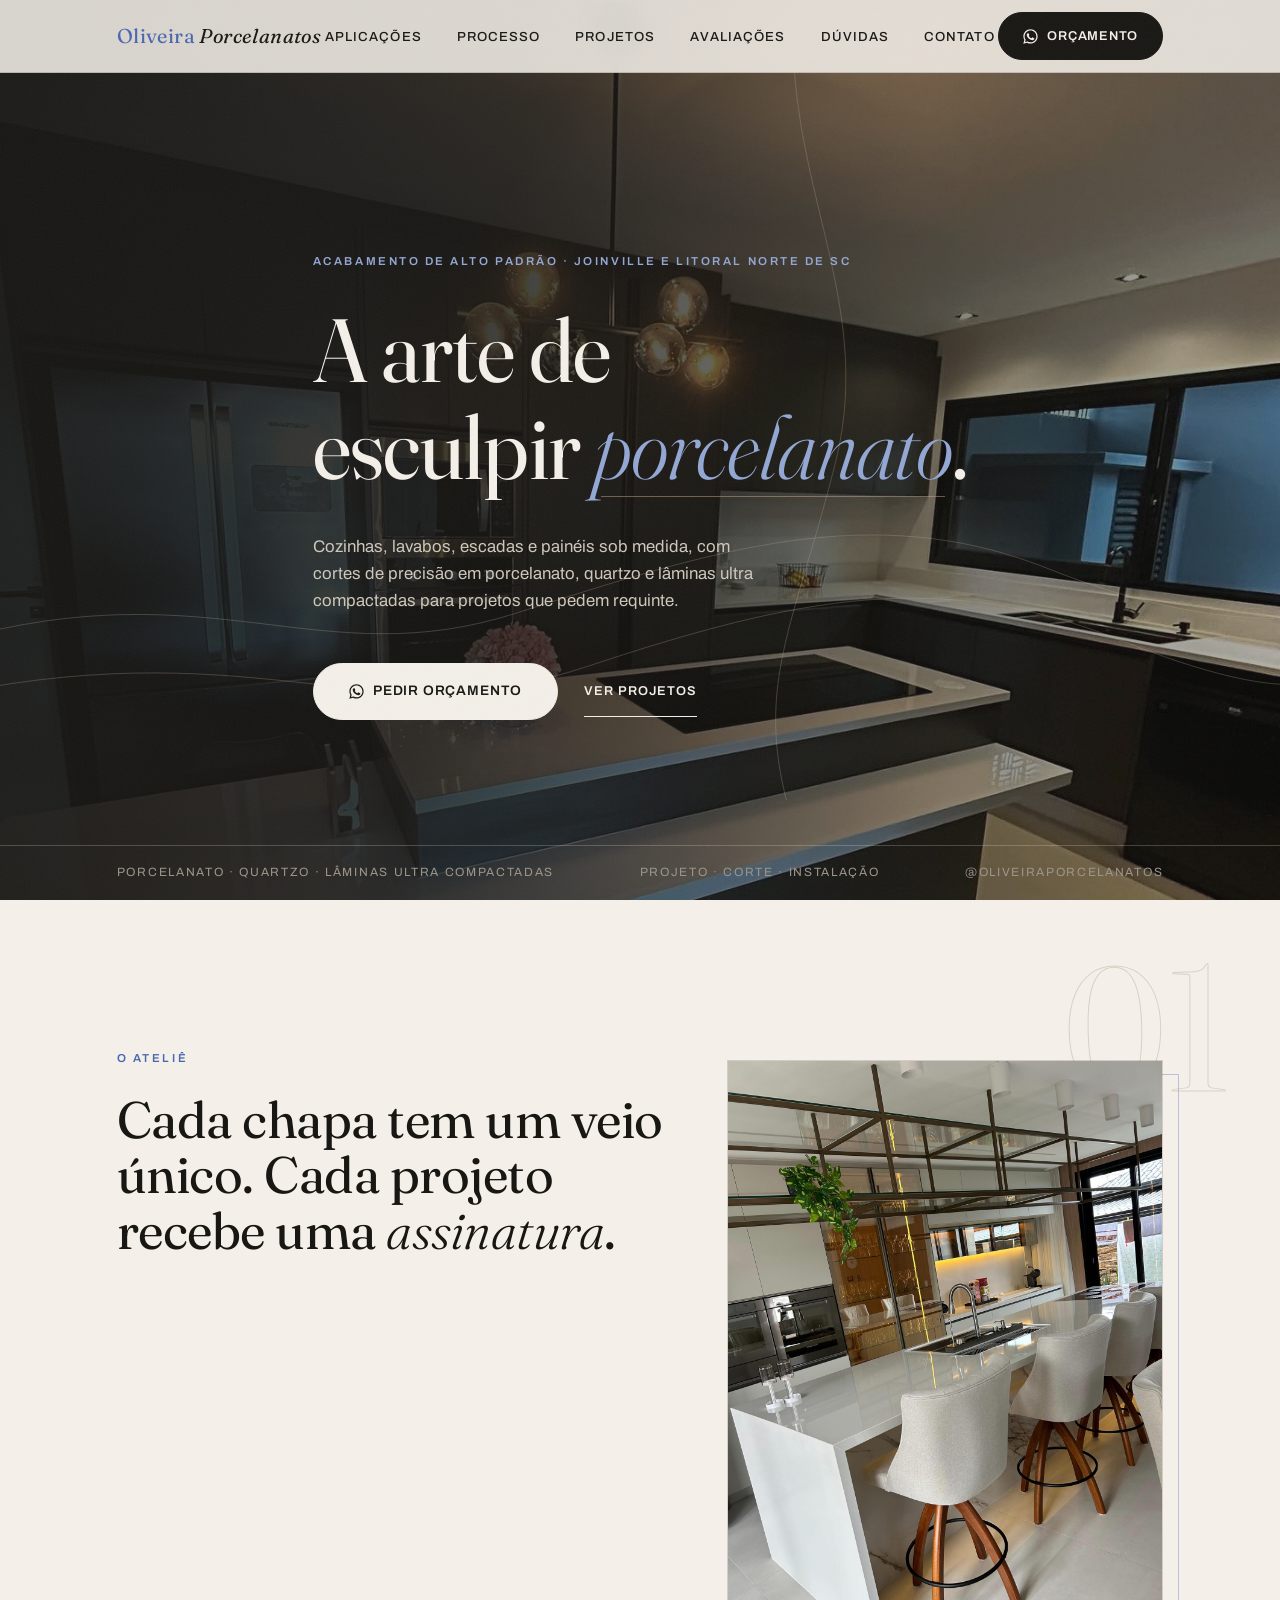
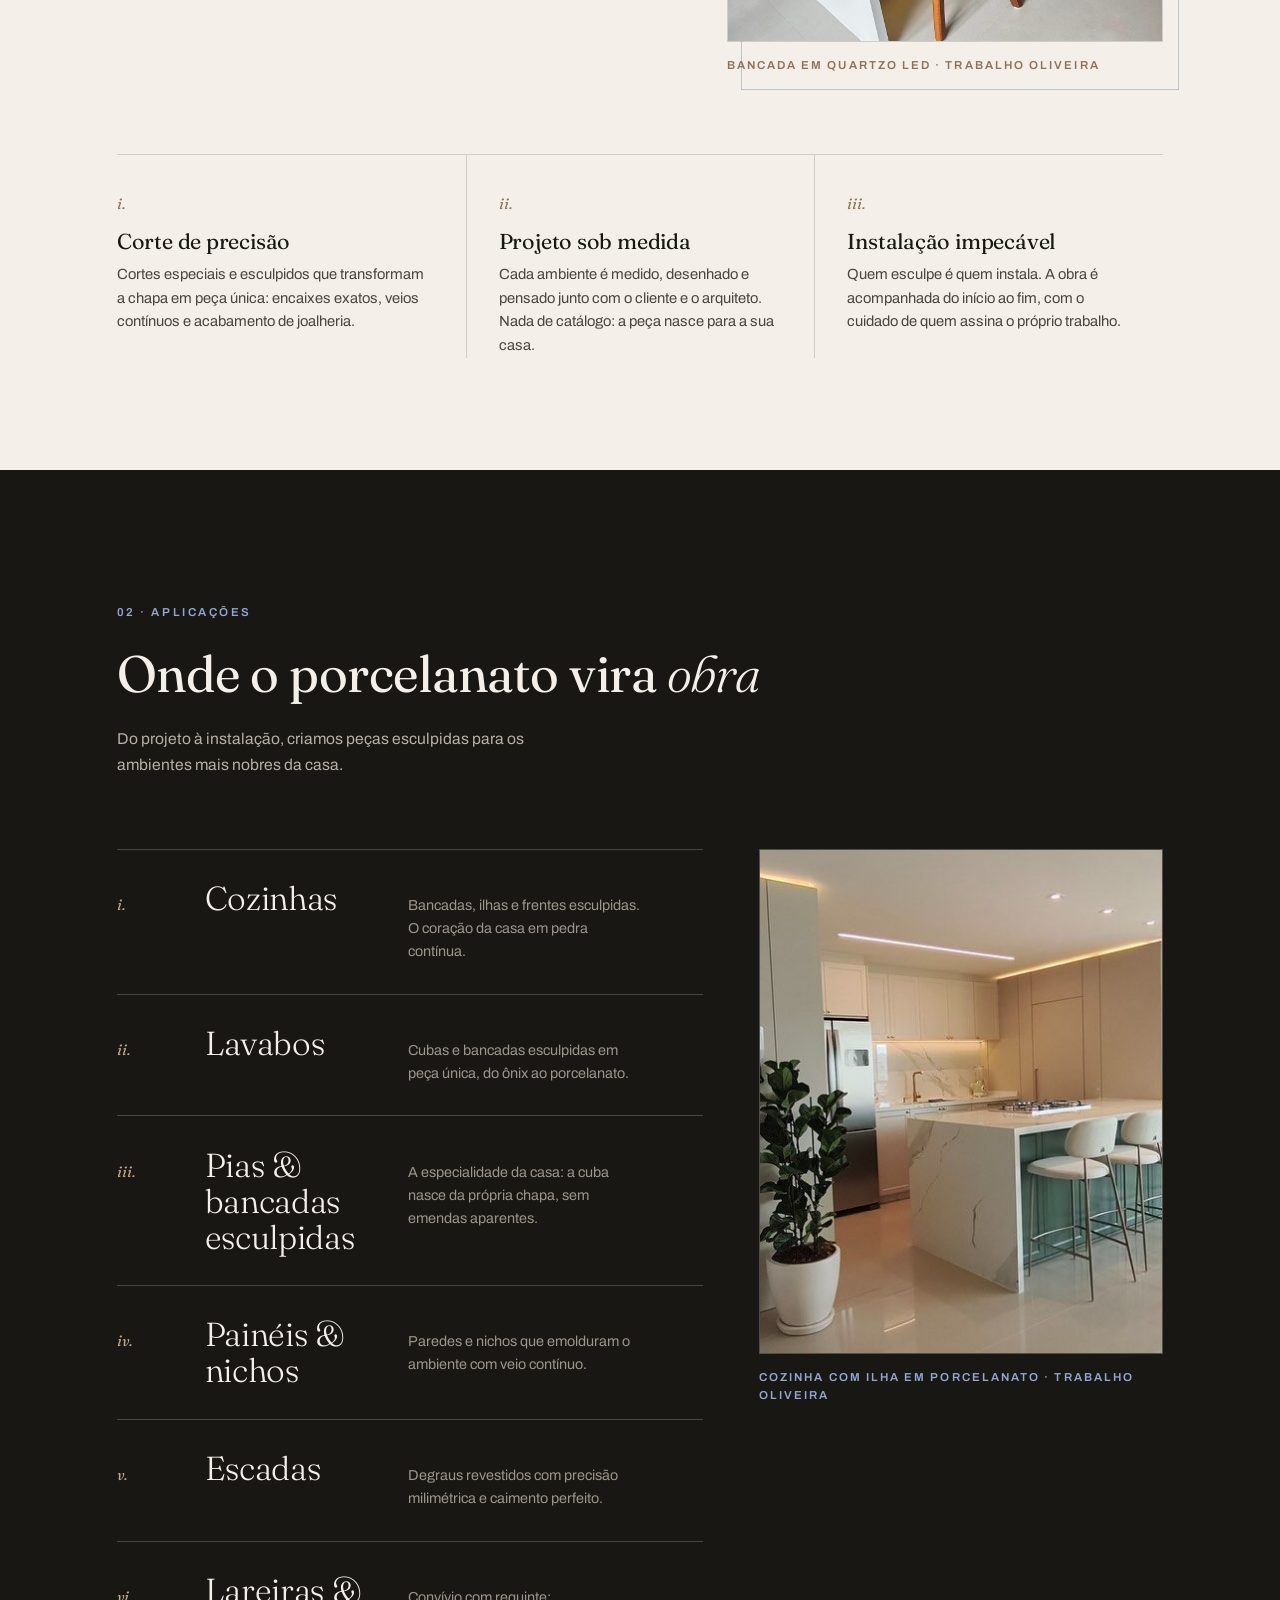
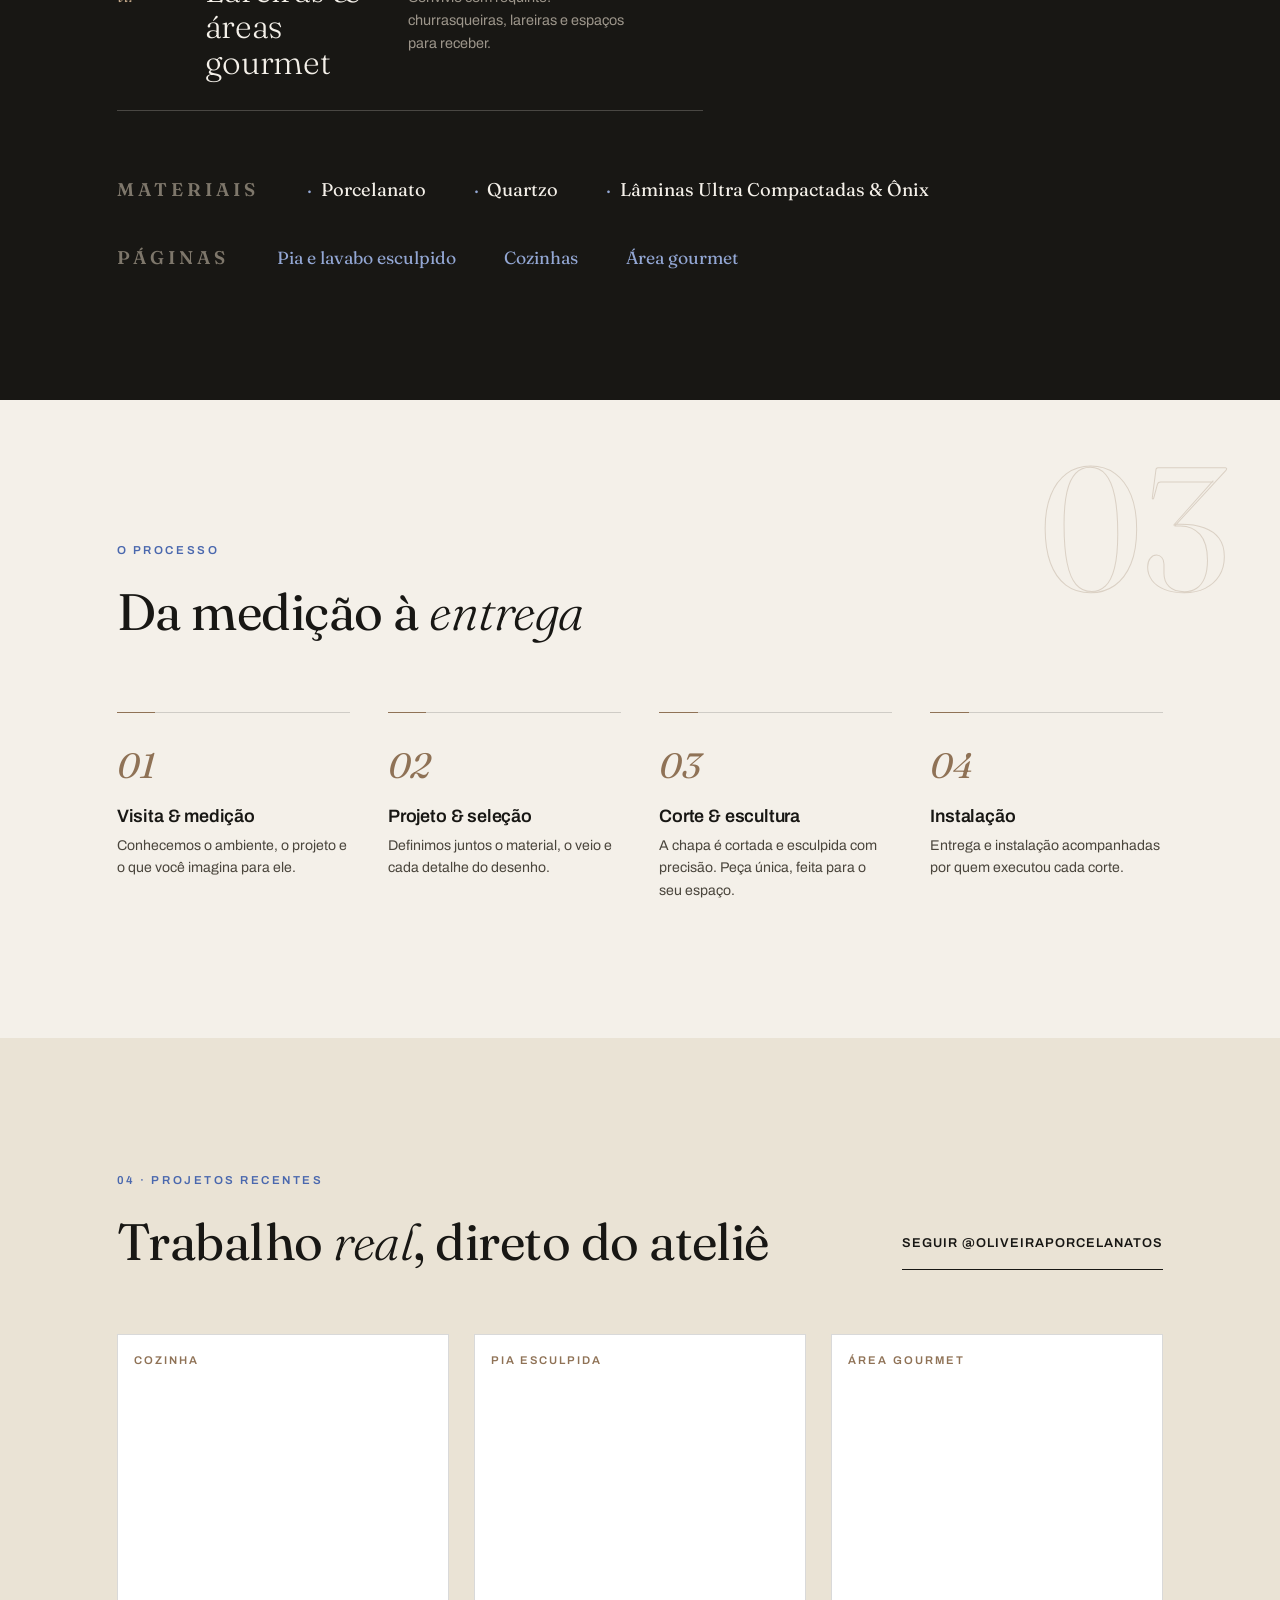
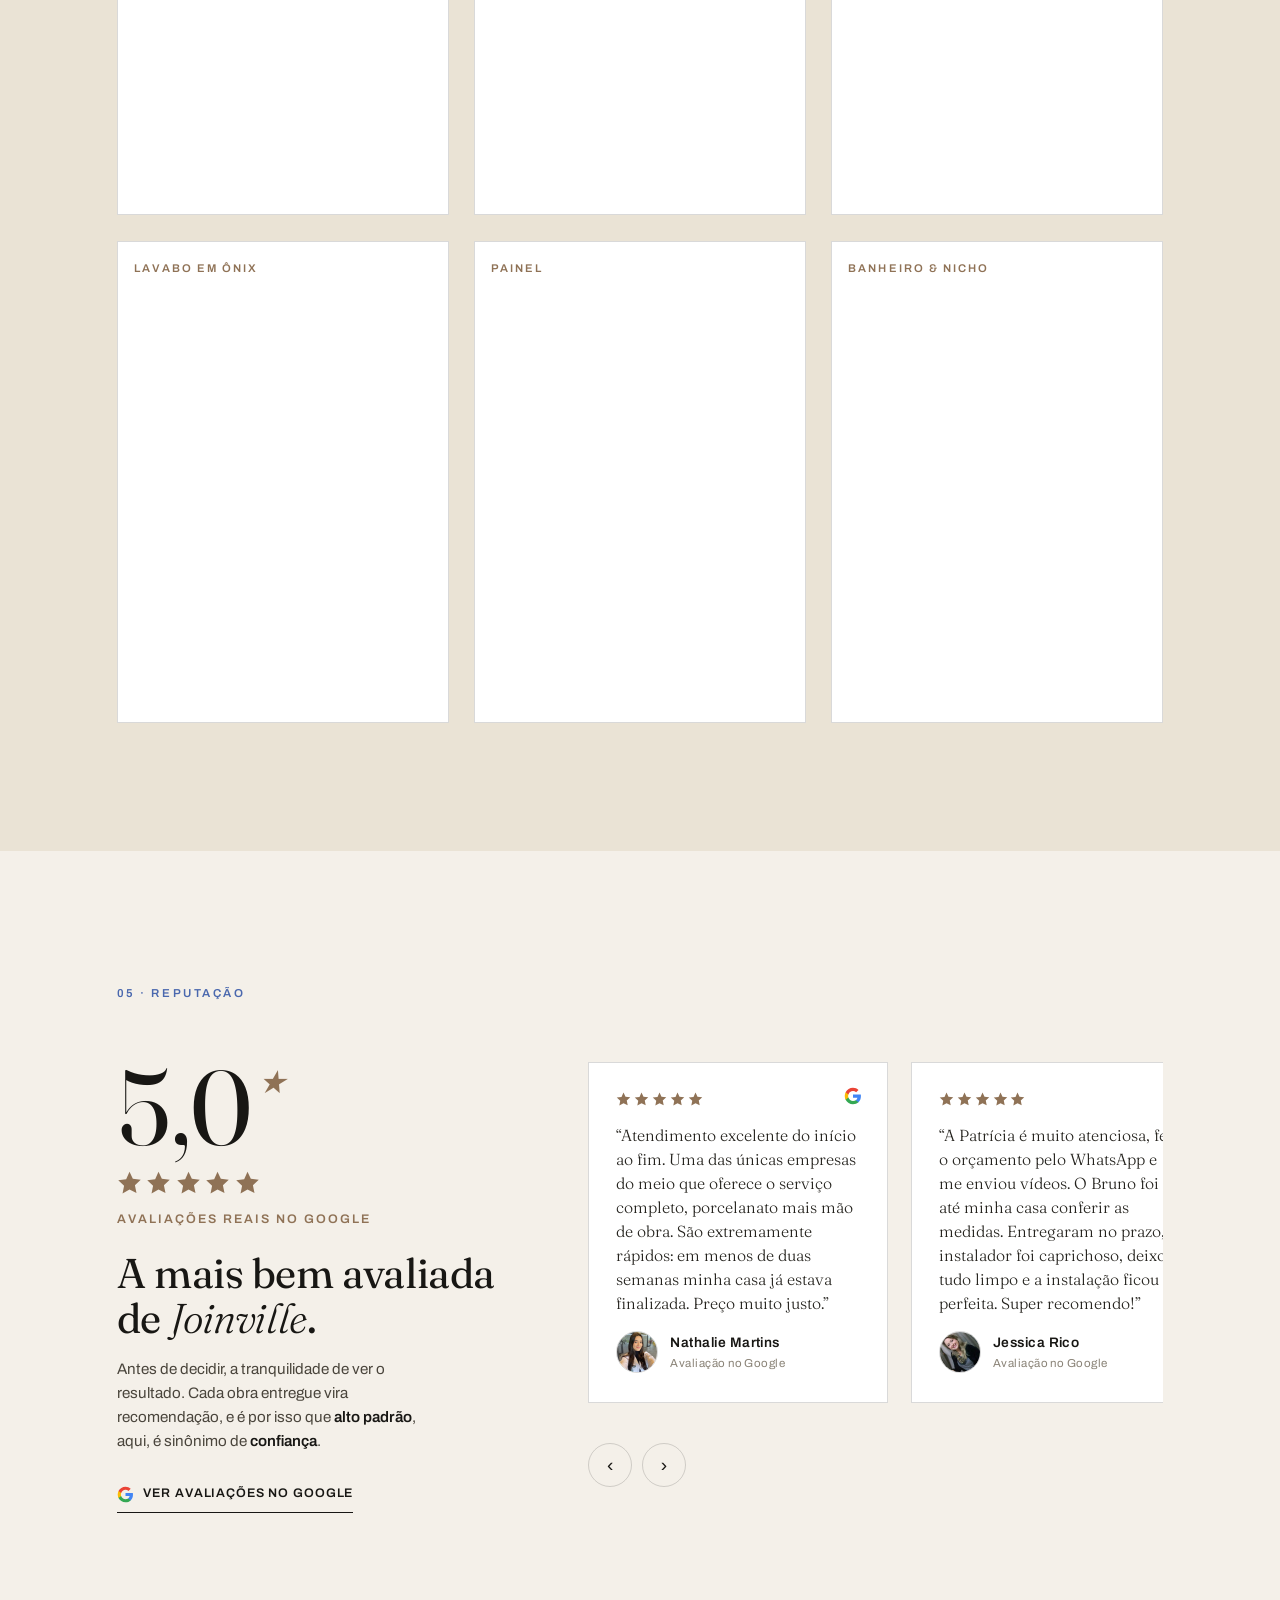
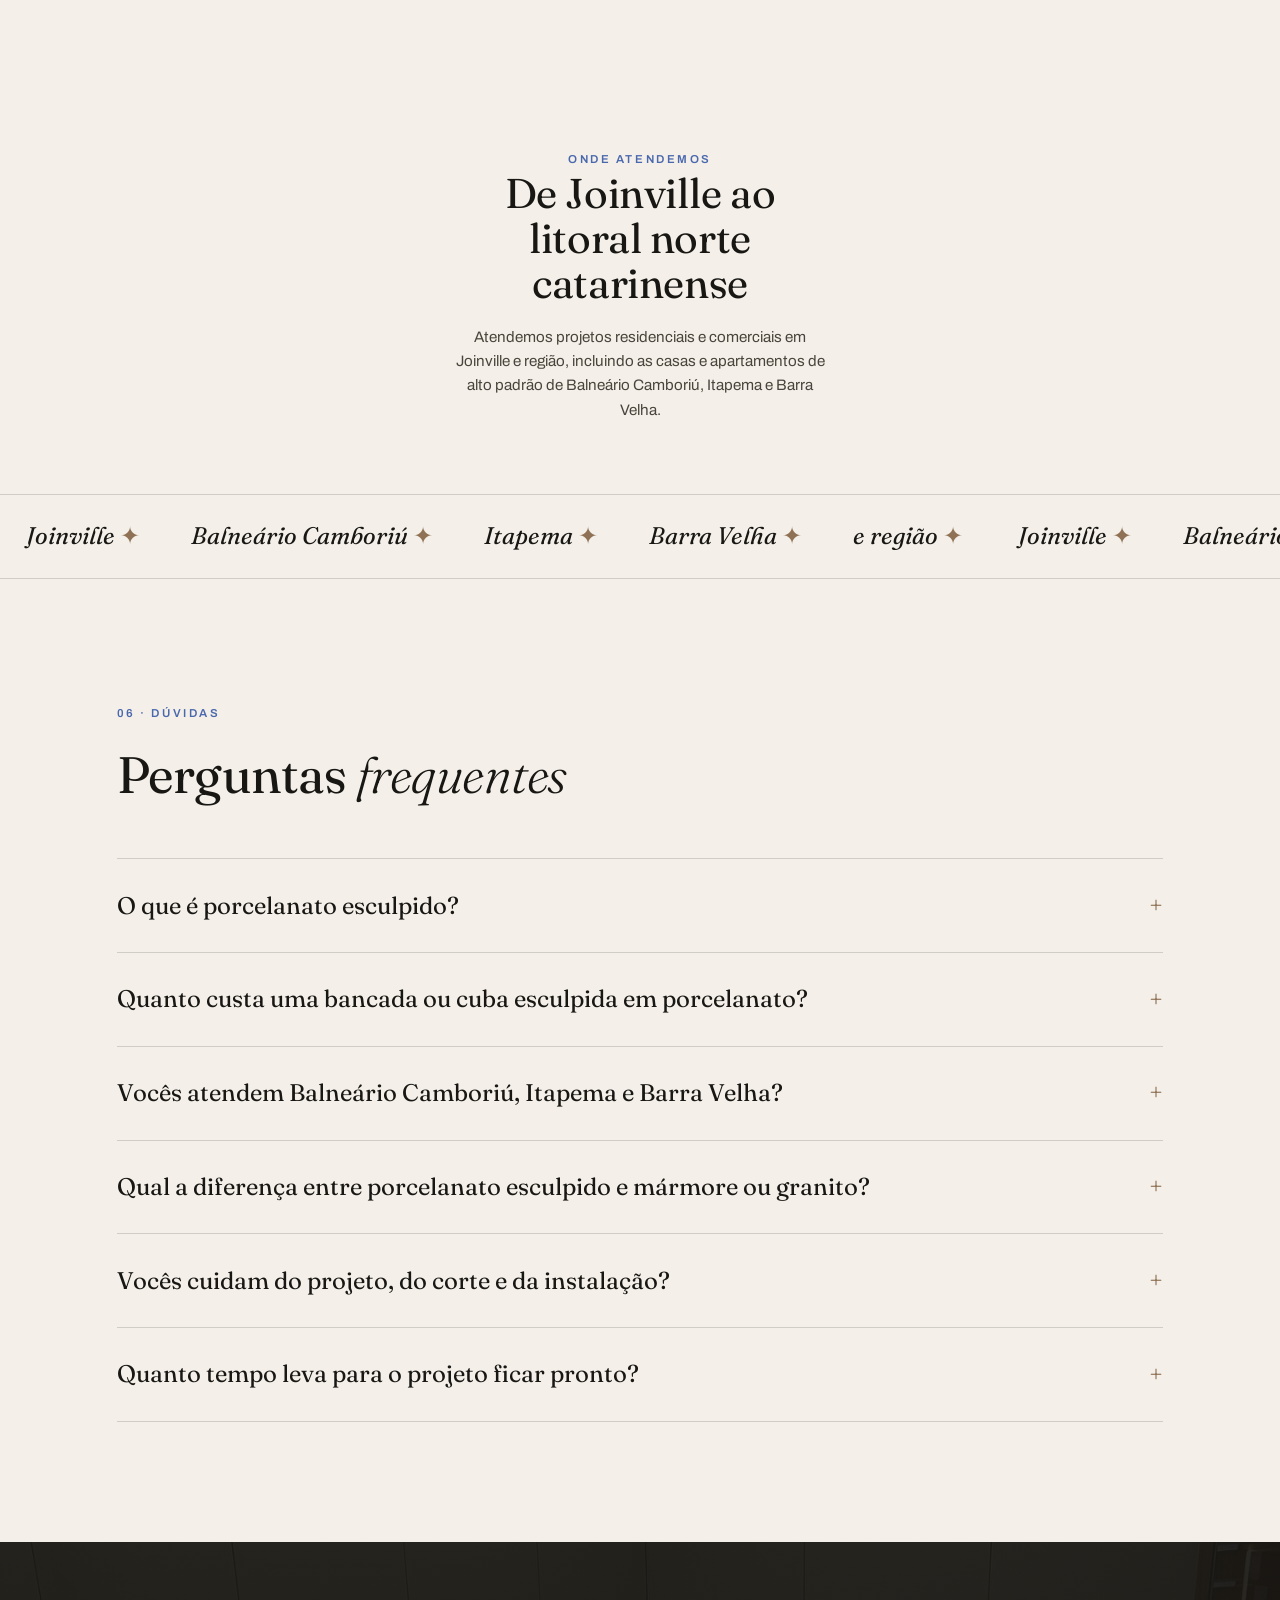
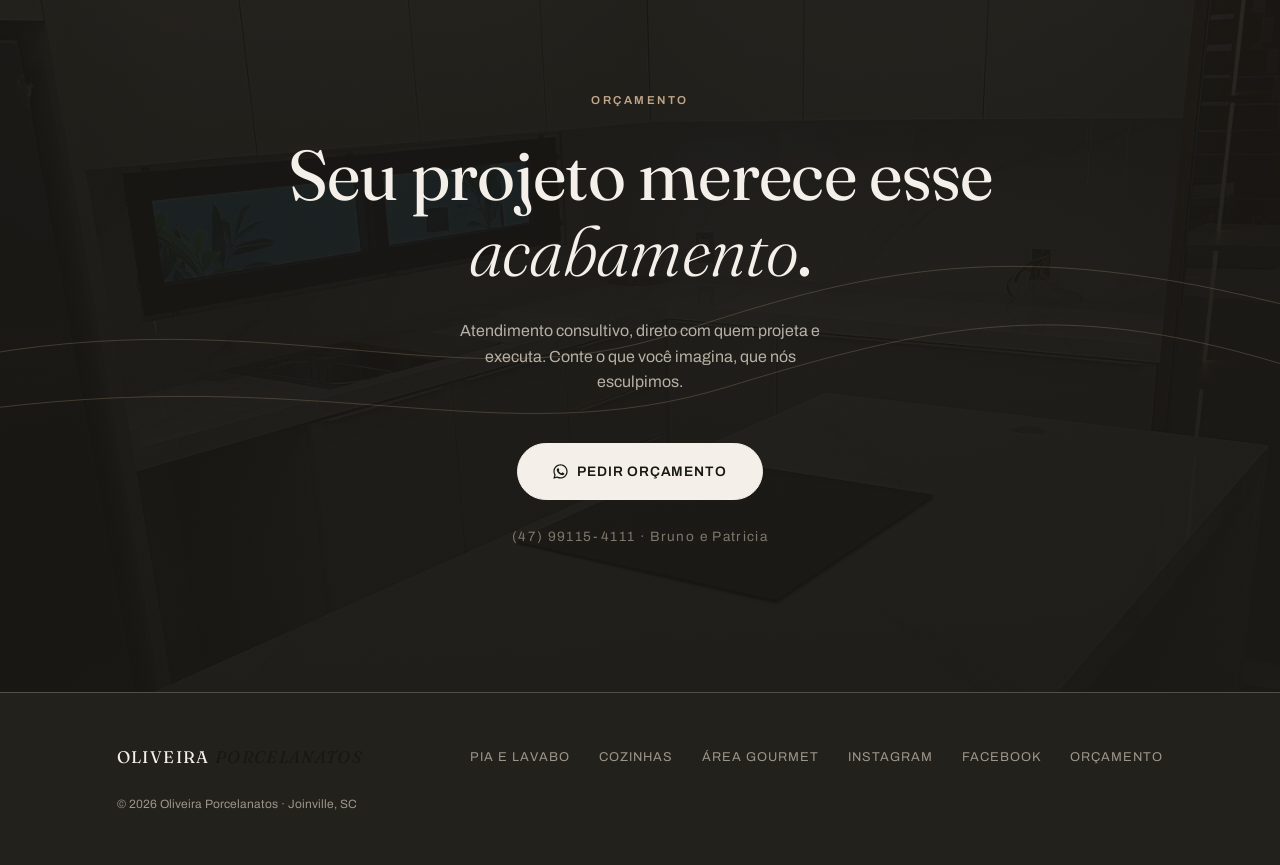
==== commit 3d01ed55: "Funil: todos os CTAs do site levam ao /orcamento/ (?ref por pagina) + Microsoft Clarity - CTAs wa.me" ====
--- a/index.html
+++ b/index.html
@@ -129,6 +129,16 @@
 </script>
 <!-- End Google Analytics -->
 
+<!-- Microsoft Clarity -->
+<script type="text/javascript">
+(function(c,l,a,r,i,t,y){
+c[a]=c[a]||function(){(c[a].q=c[a].q||[]).push(arguments)};
+t=l.createElement(r);t.async=1;t.src="https://www.clarity.ms/tag/"+i;
+y=l.getElementsByTagName(r)[0];y.parentNode.insertBefore(t,y);
+})(window, document, "clarity", "script", "xisjnmj8z2");
+</script>
+<!-- End Microsoft Clarity -->
+
 <link rel="preconnect" href="https://fonts.googleapis.com">
 <link rel="preconnect" href="https://fonts.gstatic.com" crossorigin>
 <link href="https://fonts.googleapis.com/css2?family=Fraunces:ital,opsz,wght@0,9..144,300;0,9..144,400;0,9..144,500;1,9..144,300;1,9..144,400&family=Archivo:wght@400;500;600&display=swap" rel="stylesheet">
@@ -500,7 +510,7 @@
       <li><a href="#duvidas">Dúvidas</a></li>
       <li><a href="#contato">Contato</a></li>
     </ul>
-    <a class="btn-zap" href="https://wa.me/5547991154111?text=Ol%C3%A1!%20Vim%20pelo%20site%20da%20Oliveira%20Porcelanatos%20e%20gostaria%20de%20um%20or%C3%A7amento." target="_blank" rel="noopener">
+    <a class="btn-zap" href="orcamento/?ref=site">
       <svg viewBox="0 0 24 24"><path d="M12 .5C5.7.5.6 5.6.6 11.9c0 2 .5 4 1.5 5.7L.5 23.5l6-1.6c1.7.9 3.5 1.4 5.5 1.4 6.3 0 11.4-5.1 11.4-11.4S18.3.5 12 .5zm0 20.8c-1.7 0-3.4-.5-4.8-1.3l-.3-.2-3.6 1 1-3.5-.2-.4c-1-1.5-1.5-3.2-1.5-5 0-5.2 4.2-9.4 9.4-9.4s9.4 4.2 9.4 9.4-4.2 9.4-9.4 9.4zm5.2-7c-.3-.1-1.7-.8-1.9-.9-.3-.1-.5-.1-.7.1-.2.3-.8.9-.9 1.1-.2.2-.3.2-.6.1-.3-.1-1.2-.4-2.3-1.4-.8-.8-1.4-1.7-1.6-2-.2-.3 0-.4.1-.6l.4-.5c.1-.2.2-.3.3-.5.1-.2 0-.4 0-.5l-.9-2.1c-.2-.5-.5-.5-.7-.5h-.6c-.2 0-.5.1-.8.4-.3.3-1 1-1 2.5s1 2.9 1.2 3.1c.1.2 2.1 3.2 5.1 4.5.7.3 1.3.5 1.7.6.7.2 1.4.2 1.9.1.6-.1 1.7-.7 2-1.4.2-.7.2-1.2.2-1.4-.1-.1-.3-.2-.6-.3z"/></svg>
       Orçamento
     </a>
@@ -524,9 +534,9 @@
       porcelanato, quartzo e lâminas ultra compactadas para projetos que pedem requinte.
     </p>
     <div class="hero-ctas reveal" style="--d:.6s">
-      <a class="btn-zap grande" href="https://wa.me/5547991154111?text=Ol%C3%A1!%20Vim%20pelo%20site%20da%20Oliveira%20Porcelanatos%20e%20gostaria%20de%20um%20or%C3%A7amento." target="_blank" rel="noopener">
+      <a class="btn-zap grande" href="orcamento/?ref=site">
         <svg viewBox="0 0 24 24"><path d="M12 .5C5.7.5.6 5.6.6 11.9c0 2 .5 4 1.5 5.7L.5 23.5l6-1.6c1.7.9 3.5 1.4 5.5 1.4 6.3 0 11.4-5.1 11.4-11.4S18.3.5 12 .5zm0 20.8c-1.7 0-3.4-.5-4.8-1.3l-.3-.2-3.6 1 1-3.5-.2-.4c-1-1.5-1.5-3.2-1.5-5 0-5.2 4.2-9.4 9.4-9.4s9.4 4.2 9.4 9.4-4.2 9.4-9.4 9.4zm5.2-7c-.3-.1-1.7-.8-1.9-.9-.3-.1-.5-.1-.7.1-.2.3-.8.9-.9 1.1-.2.2-.3.2-.6.1-.3-.1-1.2-.4-2.3-1.4-.8-.8-1.4-1.7-1.6-2-.2-.3 0-.4.1-.6l.4-.5c.1-.2.2-.3.3-.5.1-.2 0-.4 0-.5l-.9-2.1c-.2-.5-.5-.5-.7-.5h-.6c-.2 0-.5.1-.8.4-.3.3-1 1-1 2.5s1 2.9 1.2 3.1c.1.2 2.1 3.2 5.1 4.5.7.3 1.3.5 1.7.6.7.2 1.4.2 1.9.1.6-.1 1.7-.7 2-1.4.2-.7.2-1.2.2-1.4-.1-.1-.3-.2-.6-.3z"/></svg>
-        Falar no WhatsApp
+        Pedir orçamento
       </a>
       <a class="btn-fantasma" href="#projetos">Ver projetos</a>
     </div>
@@ -801,9 +811,9 @@
     <span class="label reveal" style="color:var(--bronze-claro)">Orçamento</span>
     <h2 class="reveal">Seu projeto merece esse <em>acabamento</em>.</h2>
     <p class="reveal">Atendimento consultivo, direto com quem projeta e executa. Conte o que você imagina, que nós esculpimos.</p>
-    <a class="btn-zap grande reveal" href="https://wa.me/5547991154111?text=Ol%C3%A1!%20Vim%20pelo%20site%20da%20Oliveira%20Porcelanatos%20e%20gostaria%20de%20um%20or%C3%A7amento." target="_blank" rel="noopener">
+    <a class="btn-zap grande reveal" href="orcamento/?ref=site">
       <svg viewBox="0 0 24 24"><path d="M12 .5C5.7.5.6 5.6.6 11.9c0 2 .5 4 1.5 5.7L.5 23.5l6-1.6c1.7.9 3.5 1.4 5.5 1.4 6.3 0 11.4-5.1 11.4-11.4S18.3.5 12 .5zm0 20.8c-1.7 0-3.4-.5-4.8-1.3l-.3-.2-3.6 1 1-3.5-.2-.4c-1-1.5-1.5-3.2-1.5-5 0-5.2 4.2-9.4 9.4-9.4s9.4 4.2 9.4 9.4-4.2 9.4-9.4 9.4zm5.2-7c-.3-.1-1.7-.8-1.9-.9-.3-.1-.5-.1-.7.1-.2.3-.8.9-.9 1.1-.2.2-.3.2-.6.1-.3-.1-1.2-.4-2.3-1.4-.8-.8-1.4-1.7-1.6-2-.2-.3 0-.4.1-.6l.4-.5c.1-.2.2-.3.3-.5.1-.2 0-.4 0-.5l-.9-2.1c-.2-.5-.5-.5-.7-.5h-.6c-.2 0-.5.1-.8.4-.3.3-1 1-1 2.5s1 2.9 1.2 3.1c.1.2 2.1 3.2 5.1 4.5.7.3 1.3.5 1.7.6.7.2 1.4.2 1.9.1.6-.1 1.7-.7 2-1.4.2-.7.2-1.2.2-1.4-.1-.1-.3-.2-.6-.3z"/></svg>
-      Chamar no WhatsApp
+      Pedir orçamento
     </a>
     <span class="fone">(47) 99115-4111 · Bruno e Patricia</span>
   </div>
@@ -818,7 +828,7 @@
       <a href="area-gourmet-porcelanato/">Área gourmet</a>
       <a href="https://www.instagram.com/oliveiraporcelanatos/" target="_blank" rel="noopener">Instagram</a>
       <a href="https://www.facebook.com/profile.php?id=100063619958677" target="_blank" rel="noopener">Facebook</a>
-      <a href="https://wa.me/5547991154111" target="_blank" rel="noopener">WhatsApp</a>
+      <a href="orcamento/?ref=site">Orçamento</a>
     </nav>
     <small>© 2026 Oliveira Porcelanatos · Joinville, SC</small>
   </div>
@@ -832,11 +842,10 @@
 }, { threshold: .12 });
 document.querySelectorAll('.reveal').forEach(el => io.observe(el));
 
-// rastreio de cliques no WhatsApp (Pixel + GA4)
-document.querySelectorAll('a[href*="wa.me"]').forEach(a => {
+// rastreio de cliques no CTA de orçamento (GA4; Pixel dispara dentro do funil)
+document.querySelectorAll('a[href*="orcamento/"]').forEach(a => {
   a.addEventListener('click', () => {
-    if (window.fbq) fbq('track', 'Contact');
-    if (window.gtag) gtag('event', 'whatsapp_click', { event_category: 'lead', event_label: 'WhatsApp' });
+    if (window.gtag) gtag('event', 'cta_orcamento', { event_category: 'lead', event_label: 'home' });
   });
 });
 
